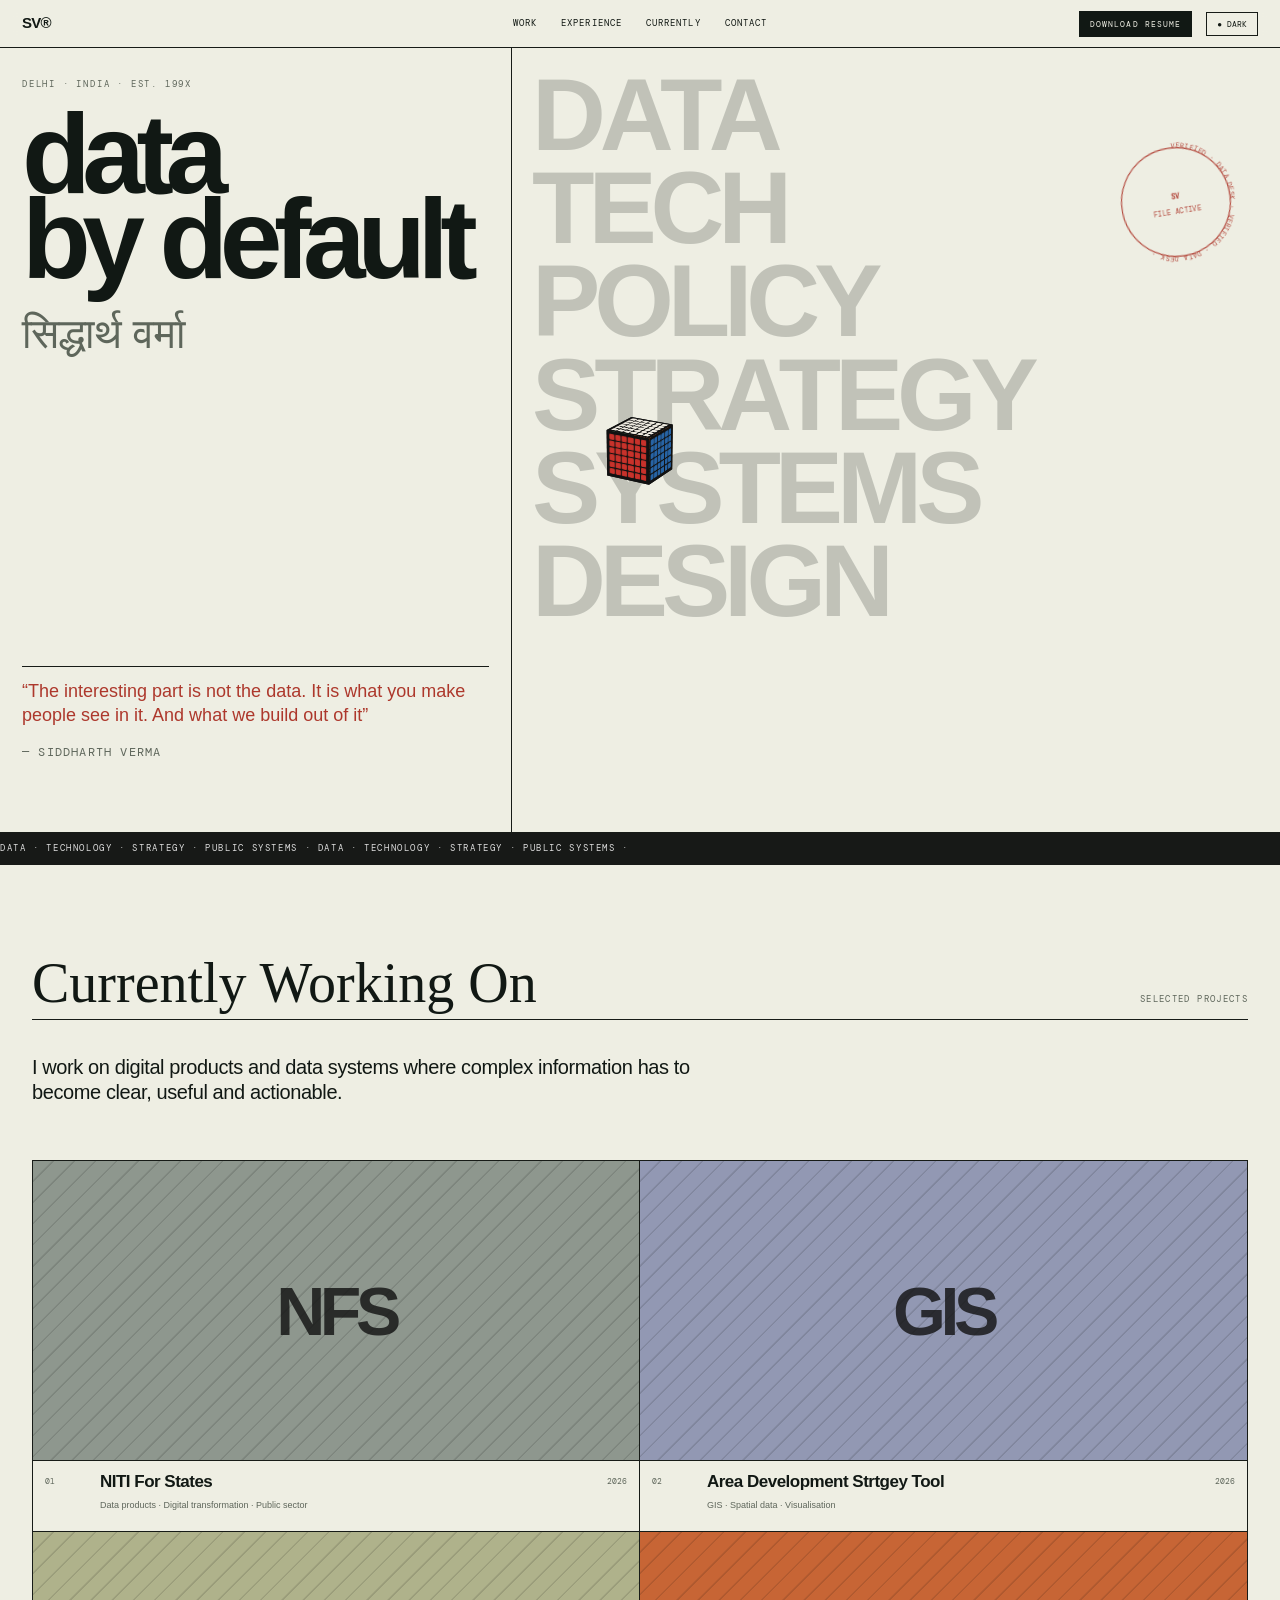
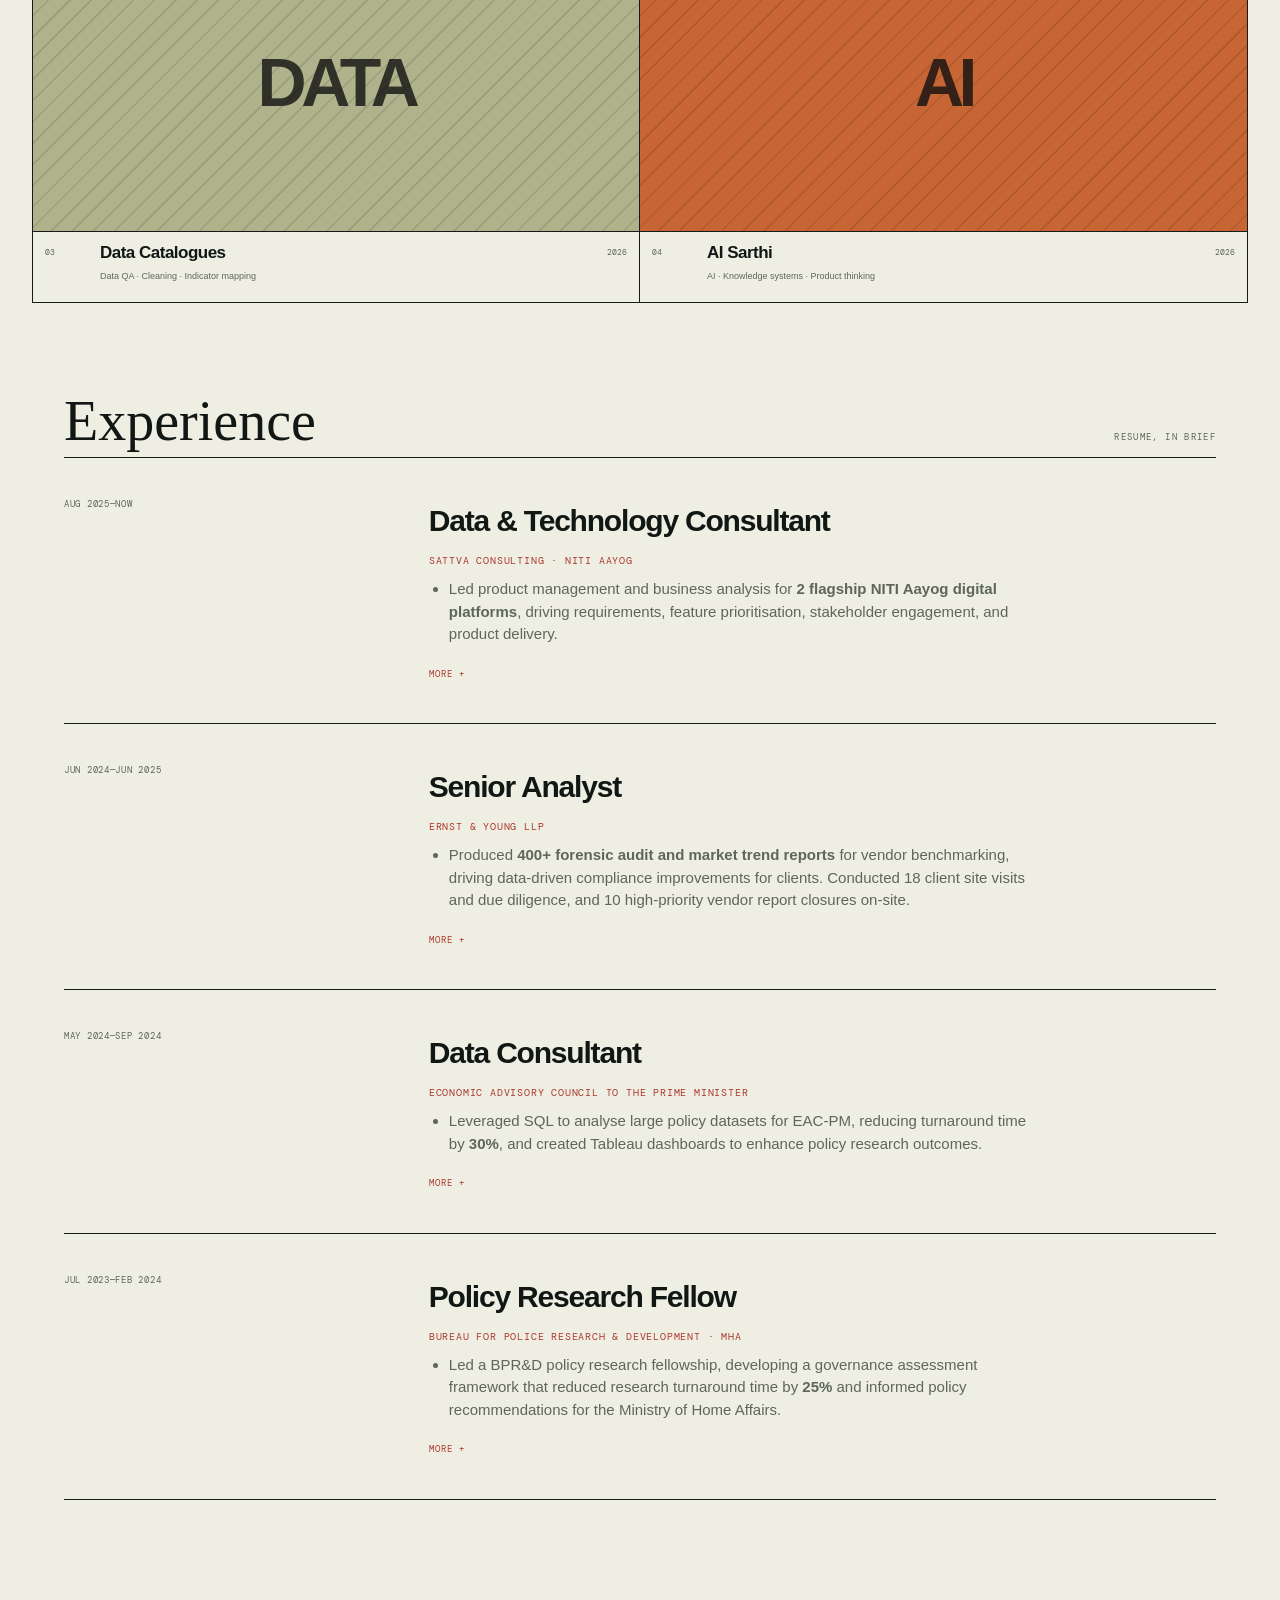
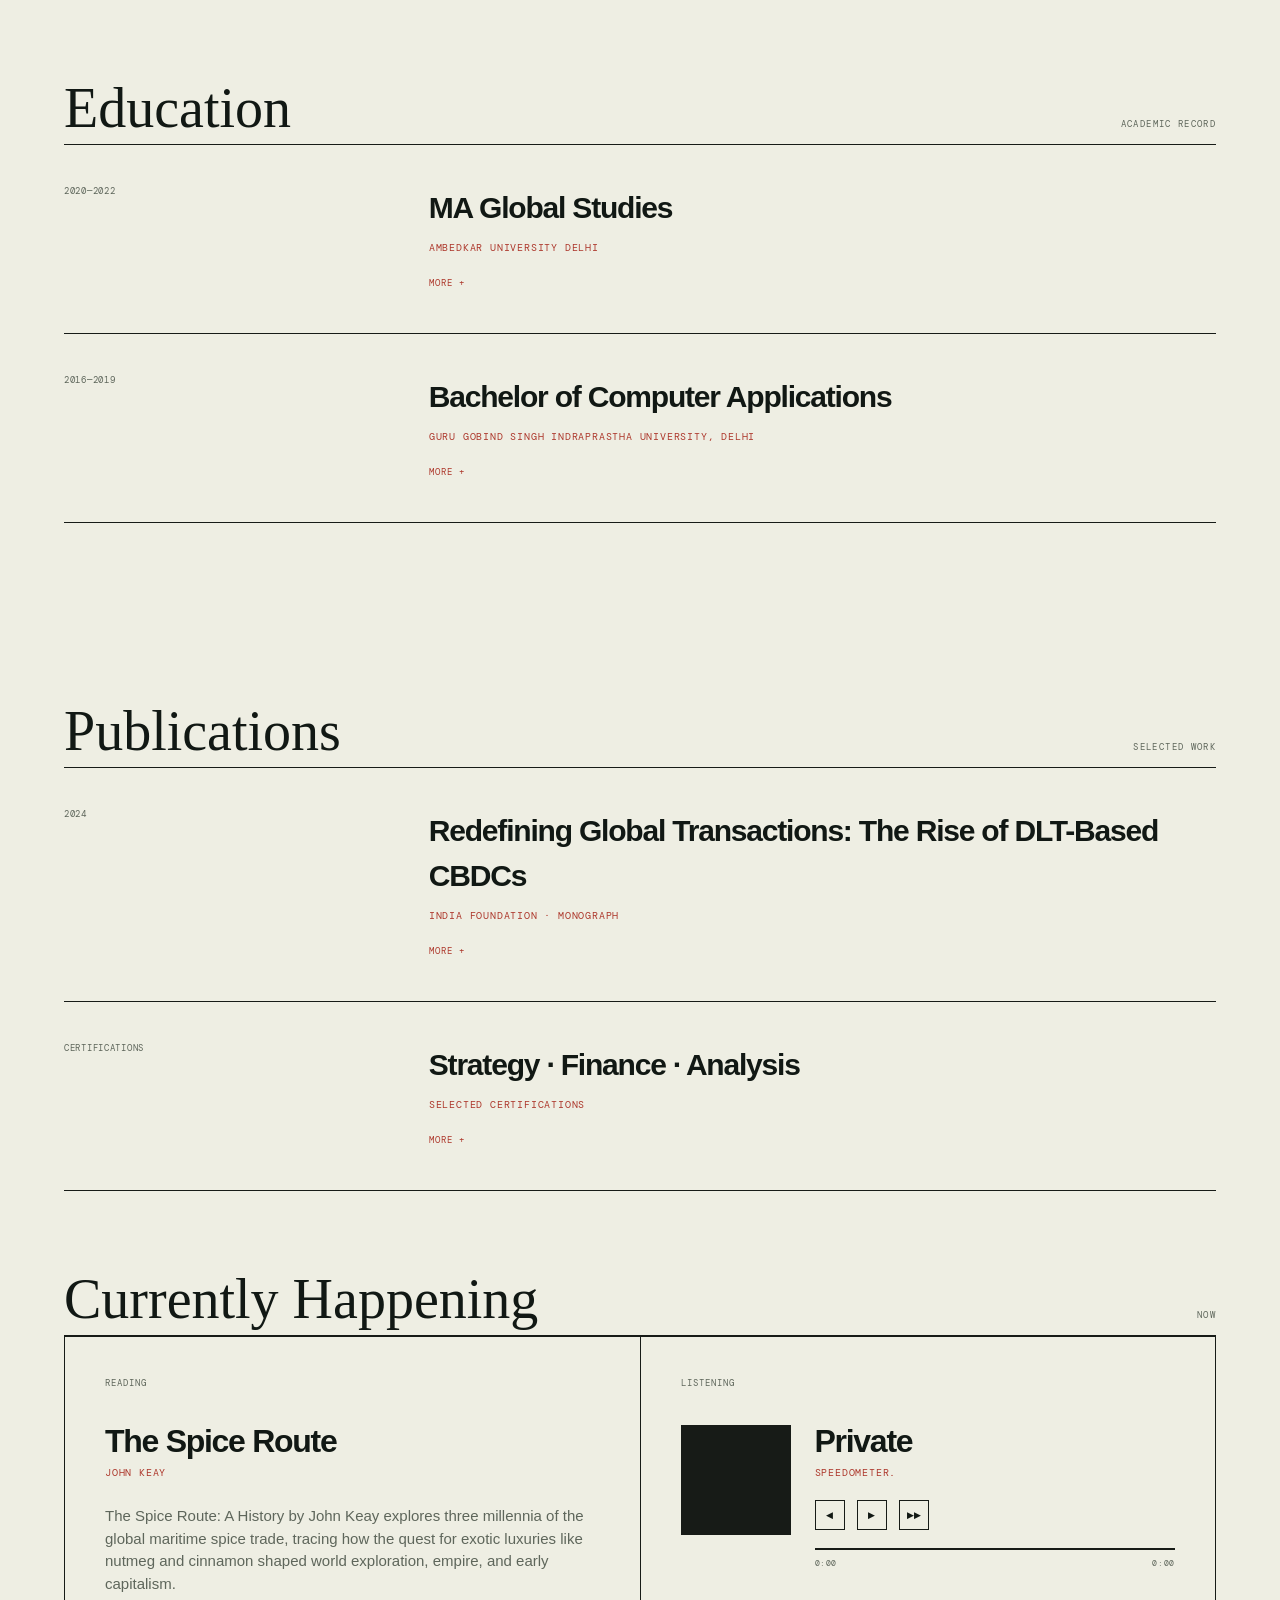
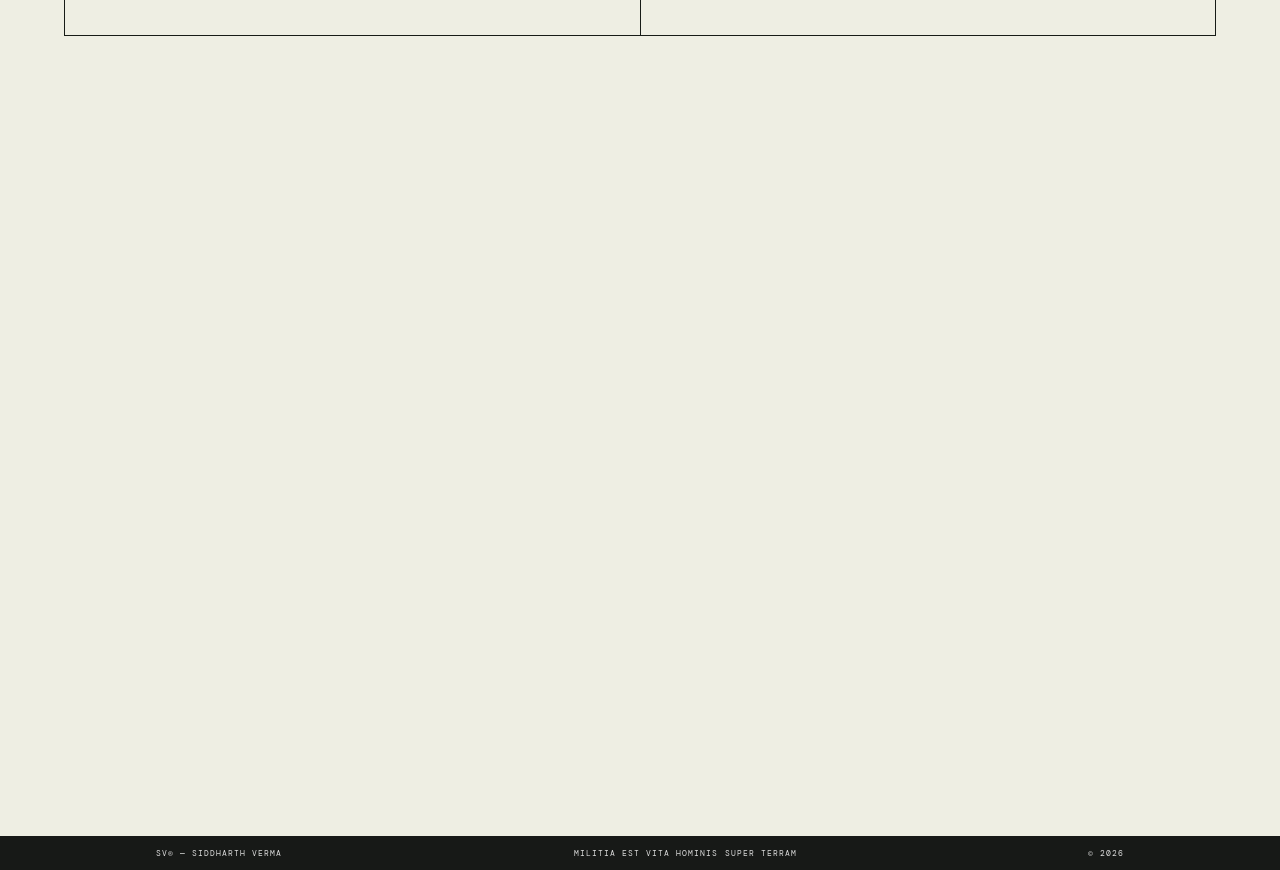
==== index.html @ 6f7fde16 "Add files via upload" ====
<!doctype html>
<html lang="en">

<head>
  <meta charset="utf-8">
  <meta name="viewport" content="width=device-width,initial-scale=1">

  <title>SV® — Siddharth Verma</title>
  <link rel="icon" type="image/png" href="favicon.png">

  <link rel="preconnect" href="https://fonts.googleapis.com">
  <link rel="preconnect" href="https://fonts.gstatic.com" crossorigin>

  <link
    href="https://fonts.googleapis.com/css2?family=DM+Mono:wght@400;500&family=Instrument+Serif:ital@0;1&family=Inter:wght@400;600;700;800&display=swap"
    rel="stylesheet">

  <link rel="stylesheet" href="style.css">
</head>


<body>

  <!-- =========================
       HEADER
  ========================== -->

  <header class="topbar">

    <a class="brand" href="#top">
      SV®
    </a>

   <nav>
  <a href="#work">WORK</a>
  <a href="#experience">EXPERIENCE</a>
  <a href="#currently">CURRENTLY</a>
  <a href="#contact">CONTACT</a>
</nav>

    <div class="actions">

      <a
        class="resume"
        href="resume.pdf"
        target="_blank">
        DOWNLOAD RESUME
      </a>

      <button id="theme">
        ● DARK
      </button>

    </div>

  </header>


  <main id="top">


    <!-- =========================
         HERO
    ========================== -->

    <section class="hero">

      <!-- LEFT SIDE -->

      <div class="hero-left">

        <p class="eyebrow">
          DELHI · INDIA · EST. 199X
        </p>

        <h1>
          data<br>
          by default
        </h1>

        <p class="script">
          सिद्धार्थ वर्मा
        </p>

        <div class="quote">

          <p>
            “The interesting part is not the data.
            It is what you make people see in it. And what we build out of it”
          </p>

          <span>
            — SIDDHARTH VERMA
          </span>

        </div>

      </div>


      <!-- =========================
           VERIFIED DATA DESK STAMP
      ========================== -->

      <div
        class="stamp"
        aria-hidden="true">

        <svg viewBox="0 0 160 160">

          <path
            id="stampCircle"
            d="M80,14 a66,66 0 1,1 -0.1,0"
            fill="none">
          </path>

          <text>

            <textPath
              href="#stampCircle"
              startOffset="1%">

              VERIFIED · DATA DESK · VERIFIED · DATA DESK ·

            </textPath>

          </text>

          <text
            x="80"
            y="76"
            text-anchor="middle"
            class="stamp-mid">

            SV

          </text>

          <text
            x="80"
            y="94"
            text-anchor="middle"
            class="stamp-sub">

            FILE ACTIVE

          </text>

        </svg>

      </div>


      <!-- RIGHT SIDE -->

      <div class="hero-right">

        <div class="ghost">

          DATA<br>
          TECH<br>
          POLICY<br>
          STRATEGY<br>
          SYSTEMS DESIGN<br>

        </div>

      </div>

    </section>


    <!-- =========================
         TICKER
    ========================== -->

    <div class="ticker">

      <span>

        DATA · TECHNOLOGY · STRATEGY · PUBLIC SYSTEMS ·
        DATA · TECHNOLOGY · STRATEGY · PUBLIC SYSTEMS ·

      </span>

    </div>


    <!-- =========================
         WORK
    ========================== -->

    <!-- =========================
     WORK
========================= -->

<section id="work" class="content-section work-section">

  <div class="section-title">

    <h2>Currently Working On</h2>

    <span>
      Selected projects
    </span>

  </div>


  <p class="intro">

    I work on digital products and data systems where
    complex information has to become clear, useful
    and actionable.

  </p>


 <div class="project-grid">


  <!-- PROJECT 01 -->

<article class="project expandable-project project-gis">

    <div class="project-image project-nfs">
      <span>NFS</span>
    </div>

    <div class="project-info">

      <div class="project-number">
        01
      </div>

      <div class="project-details">

        <h3>NITI For States</h3>

        <p>
          Data products · Digital transformation · Public sector
        </p>

      </div>

      <small>2026</small>

    </div>

  <div class="project-expanded">

    <button class="project-reset" aria-label="Close project">
      <span></span>
      <span></span>
      <span></span>
    </button>

    <div class="expanded-content">

      <p class="eyebrow">
        PROJECT 01 · 2026
      </p>

      <h2>NITI For States</h2>

      <p class="expanded-description">
        A digital platform bringing together data, indicators, visualisations and analytical tools for state-level decision making.
      </p>

      <div class="expanded-meta">

        <div>
          <span>ROLE</span>
          <strong>Data & Tech &amp; Consultant</strong>
        </div>

        <div>
          <span>FOCUS</span>
          <strong>Data products · Polciy · Stakeholder Management</strong>
        </div>

        <div>
          <span>YEAR</span>
          <strong>2026</strong>
        </div>

      </div>

    </div>

  </div>
  </article>


  <!-- PROJECT 02 -->

<article class="project expandable-project project-gis">

    <div class="project-image project-gis">
      <span>GIS</span>
    </div>

    <div class="project-info">

      <div class="project-number">
        02
      </div>

      <div class="project-details">

        <h3>Area Development Strtgey Tool</h3>

        <p>
          GIS · Spatial data · Visualisation
        </p>

      </div>

      <small>2026</small>

    </div>
<div class="project-expanded">

  <button class="project-reset" aria-label="Close project">
    <span></span>
    <span></span>
    <span></span>
  </button>

  <div class="expanded-content">

    <p class="eyebrow">
      PROJECT 02 · 2026
    </p>

    <h2>ADS GIS Portal</h2>

    <p class="expanded-description">
      GIS, spatial data and visualisation systems for
      area development and decision making.
    </p>

    <div class="expanded-meta">

      <div>
        <span>ROLE</span>
        <strong>Consultant — Data &amp; Technology</strong>
      </div>

      <div>
        <span>FOCUS</span>
        <strong>GIS · Spatial data · Visualisation</strong>
      </div>

      <div>
        <span>YEAR</span>
        <strong>2026</strong>
      </div>

    </div>

  </div>

</div>
  </article>


  <!-- PROJECT 03 -->

  <article class="project expandable-project project-data">

    <div class="project-image project-data">
      <span>DATA</span>
    </div>

    <div class="project-info">

      <div class="project-number">
        03
      </div>

      <div class="project-details">

        <h3>Data Catalogues</h3>

        <p>
          Data QA · Cleaning · Indicator mapping
        </p>

      </div>

      <small>2026</small>

    </div>
<div class="project-expanded">

  <button class="project-reset" aria-label="Close project">
    <span></span>
    <span></span>
    <span></span>
  </button>

  <div class="expanded-content">

    <p class="eyebrow">
      PROJECT 03 · 2026
    </p>

    <h2>Data Catalogues</h2>

    <p class="expanded-description">
      Structured data catalogues bringing together datasets,
      indicators and metadata for discovery and analysis.
    </p>

    <div class="expanded-meta">

      <div>
        <span>ROLE</span>
        <strong>Consultant — Data &amp; Technology</strong>
      </div>

      <div>
        <span>FOCUS</span>
        <strong>Data · Metadata · Discovery</strong>
      </div>

      <div>
        <span>YEAR</span>
        <strong>2026</strong>
      </div>

    </div>

  </div>

</div>
  </article>


  <!-- PROJECT 04 -->

  <article class="project expandable-project project-ai">

    <div class="project-image project-ai">
      <span>AI</span>
    </div>

    <div class="project-info">

      <div class="project-number">
        04
      </div>

      <div class="project-details">

        <h3>AI Sarthi</h3>

        <p>
          AI · Knowledge systems · Product thinking
        </p>

      </div>

      <small>2026</small>

    </div>
<div class="project-expanded">

  <button class="project-reset" aria-label="Close project">
    <span></span>
    <span></span>
    <span></span>
  </button>

  <div class="expanded-content">

    <p class="eyebrow">
      PROJECT 04 · 2026
    </p>

    <h2>AI Sarthi</h2>

    <p class="expanded-description">
      An AI-powered interface designed to help users
      discover, understand and navigate complex information.
    </p>

    <div class="expanded-meta">

      <div>
        <span>ROLE</span>
        <strong>Consultant — Data &amp; Technology</strong>
      </div>

      <div>
        <span>FOCUS</span>
        <strong>AI · Knowledge · User experience</strong>
      </div>

      <div>
        <span>YEAR</span>
        <strong>2026</strong>
      </div>

    </div>

  </div>

</div>
  </article>


</div>


    <!-- =========================
         EXPERIENCE
    ========================== -->

   <section
  id="experience"
  class="content-section experience">

  <div class="section-title">
    <h2>Experience</h2>
    <span>Resume, in brief</span>
  </div>


  <!-- Sattva -->

  <div class="experience-row">

    <span>AUG 2025—NOW</span>

    <div>

      <h3>Data &amp; Technology Consultant</h3>

      <p>Sattva Consulting · NITI Aayog</p>

      <article class="experience-details">

        <ul class="experience-list">

          <li>
            Led product management and business analysis for
            <strong>2 flagship NITI Aayog digital platforms</strong>,
            driving requirements, feature prioritisation,
            stakeholder engagement, and product delivery.
          </li>

          <li>
            Mapped and validated <strong>785+ development indicators</strong>
            to power NITI AI Sarthi, enabling AI-driven policy analysis
            and a GIS-based area development planning tool for
            <strong>380 ADP/ABP locations</strong>.
          </li>

          <li>
            Collaborated with <strong>8+ senior government stakeholders</strong>
            to deliver 100+ metadata mappings, BRDs, SOPs, and
            registration workflows, reducing onboarding time by
            <strong>35%</strong>.
          </li>

          <li>
            Supported a platform serving <strong>1M+ weekly users</strong>
            by optimising high-impact website content,
            increasing site traffic by <strong>20%</strong>.
          </li>

        </ul>

        <button class="experience-more" type="button">
          MORE +
        </button>

      </article>

    </div>

  </div>


  <!-- EY -->

  <div class="experience-row">

    <span>JUN 2024—JUN 2025</span>

    <div>

      <h3>Senior Analyst</h3>

      <p>Ernst &amp; Young LLP</p>

      <article class="experience-details">

        <ul class="experience-list">

          <li>
            Produced <strong>400+ forensic audit and market trend reports</strong>
            for vendor benchmarking, driving data-driven compliance
            improvements for clients. Conducted 18 client site visits
            and due diligence, and 10 high-priority vendor report
            closures on-site.
          </li>

          <li>
            Led due diligence investigations on individuals and
            organisations, leveraging LSEG, Factiva, and Dow Jones
            to analyse financials, ownership, and compliance risks
            for high-profile clients.
          </li>

          <li>
            Executed litigation, regulatory, tax, and market research
            using industry-standard databases and official sources
            to provide actionable compliance and strategic insights.
          </li>

        </ul>

        <button class="experience-more" type="button">
          MORE +
        </button>

      </article>

    </div>

  </div>


  <!-- EAC-PM -->

  <div class="experience-row">

    <span>MAY 2024—SEP 2024</span>

    <div>

      <h3>Data Consultant</h3>

      <p>Economic Advisory Council to the Prime Minister</p>

      <article class="experience-details">

        <ul class="experience-list">

          <li>
            Leveraged SQL to analyse large policy datasets for
            EAC-PM, reducing turnaround time by <strong>30%</strong>,
            and created Tableau dashboards to enhance policy
            research outcomes.
          </li>

        </ul>

        <button class="experience-more" type="button">
          MORE +
        </button>

      </article>

    </div>

  </div>


  <!-- BPR&D -->

  <div class="experience-row">

    <span>JUL 2023—FEB 2024</span>

    <div>

      <h3>Policy Research Fellow</h3>

      <p>Bureau for Police Research &amp; Development · MHA</p>

      <article class="experience-details">

        <ul class="experience-list">

          <li>
            Led a BPR&amp;D policy research fellowship, developing
            a governance assessment framework that reduced research
            turnaround time by <strong>25%</strong> and informed
            policy recommendations for the Ministry of Home Affairs.
          </li>

          <li>
            Built an <strong>Excel- and R-based research tracker</strong>,
            reducing turnaround time by <strong>40%</strong> while
            improving team efficiency by <strong>35%</strong> across
            <strong>38 government stakeholders</strong>.
          </li>

        </ul>

        <button class="experience-more" type="button">
          MORE +
        </button>

      </article>

    </div>

  </div>

</section>


<!-- =========================================================
     EDUCATION
========================================================= -->

<section id="education" class="content-section education">

  <div class="section-title">
    <h2>Education</h2>
    <span>Academic record</span>
  </div>

  <div class="experience-row collapsible-row">

    <span>2020—2022</span>

    <div>

      <h3>MA Global Studies</h3>

      <p>Ambedkar University Delhi</p>

      <button class="collapsible-more" type="button">
        MORE +
      </button>

      <div class="collapsible-content">
        <article>
          <ul>
            <li>
              International Relations · Statistics · Public Policy ·
              Industry 4.0 · Economics · Data Modelling ·
              Data Reporting · Governance Policy Analysis
            </li>

            <li>
              Awarded merit-based <strong>scholarships</strong>
              for Semester 2 and Semester 4 (Thesis).
            </li>
          </ul>
        </article>
      </div>

    </div>

  </div>


  <div class="experience-row collapsible-row">

    <span>2016—2019</span>

    <div>

      <h3>Bachelor of Computer Applications</h3>

      <p>Guru Gobind Singh Indraprastha University, Delhi</p>

      <button class="collapsible-more" type="button">
        MORE +
      </button>

      <div class="collapsible-content">
        <article>
          <ul>
            <li>
              Data Visualisation · Data Analysis ·
              Business Development · Market Analysis
            </li>
          </ul>
        </article>
      </div>

    </div>

  </div>

</section>


<!-- =========================================================
     PUBLICATIONS & CERTIFICATIONS
========================================================= -->

<section id="publications" class="content-section publications">

  <div class="section-title">
    <h2>Publications</h2>
    <span>Selected work</span>
  </div>

  <div class="experience-row collapsible-row">

    <span>2024</span>

    <div>

      <h3>
        Redefining Global Transactions:
        The Rise of DLT-Based CBDCs
      </h3>

      <p>India Foundation · Monograph</p>

      <button class="collapsible-more" type="button">
        MORE +
      </button>

      <div class="collapsible-content">
        <article>

          A research monograph examining
          distributed ledger technology and
          central bank digital currencies.

          <br><br>

          <a
            href="https://indiafoundation.in/wp-content/uploads/2024/09/Monograph-12-Siddharth-Verma-28-Sept.-60-for-print-FINAL-FILE.pdf"
            target="_blank"
            rel="noreferrer">
            Read publication ↗
          </a>

        </article>
      </div>

    </div>

  </div>


  <div class="experience-row collapsible-row">

    <span>CERTIFICATIONS</span>

    <div>

      <h3>Strategy · Finance · Analysis</h3>

      <p>Selected certifications</p>

      <button class="collapsible-more" type="button">
        MORE +
      </button>

      <div class="collapsible-content">
        <article>

          <ul>
            <li>
              BCG Strategy Consulting — BCG Forage
            </li>

            <li>
              Financial Modelling &amp; Planning using Excel — Udemy
            </li>

            <li>
              Financial Analysis &amp; Modelling — Coursera
            </li>
          </ul>

        </article>
      </div>

    </div>

  </div>

</section>



<section
  id="currently"
  class="content-section currently-section">

  <div class="section-title">

    <h2>
      Currently Happening
    </h2>

    <span>
      Now
    </span>

  </div>


  <div class="currently-grid">

    <div class="currently-reading">

      <span class="currently-label">
        READING
      </span>

      <h3>
        The Spice Route
      </h3>

      <p>
        John Keay
      </p>

      <article>
        The Spice Route: A History by John Keay explores three millennia of the global maritime spice trade, tracing how the quest for exotic luxuries like nutmeg and cinnamon shaped world exploration, empire, and early capitalism.
      </article>

    </div>

<div class="currently-listening">

  <span class="currently-label">
    LISTENING
  </span>

  <div class="music-player">

    <div
      class="music-cover"
      style="
        background-image: url('https://is1-ssl.mzstatic.com/image/thumb/Music124/v4/b5/c6/52/b5c65256-ba06-4dcd-a97c-60a859f7cedc/s03.oolppdmm.jpg/400x400bb.jpg');
      ">
    </div>

    <div class="music-info">

      <h3>
        Private
      </h3>

      <p>
        speedometer.
      </p>

      <div class="music-controls">

  <button id="music-prev" type="button">
    ◀
  </button>

  <button id="music-play" type="button">
    ▶
  </button>

  <button id="music-next" type="button">
    ▶▶
  </button>

</div>

      <div class="music-progress-wrap">

  <div class="music-progress">
    <span></span>
  </div>

  <div class="music-time">
    <span id="music-current">0:00</span>
    <span id="music-duration">0:00</span>
  </div>

</div>

    </div>

  </div>

</div>
  
</section>

    <!-- =========================
         CONTACT
    ========================== -->

    <section
      id="contact"
      class="contact">

      <div>

        <p class="eyebrow">
          CONTACT
        </p>


        <h2>

          Say<br>

          <em>
            hello.
          </em>

        </h2>

      </div>


      <div class="contact-links">

        <a href="mailto:your.email@example.com">
          EMAIL ↗
        </a>


        <a
          href="https://www.linkedin.com/"
          target="_blank"
          rel="noopener noreferrer">

          LINKEDIN ↗

        </a>


        <a
          href="https://github.com/"
          target="_blank"
          rel="noopener noreferrer">

          GITHUB ↗

        </a>

      </div>

    </section>


  </main>


  <!-- =========================
       FOOTER
  ========================== -->

  <footer>

  <span>
    SV® — SIDDHARTH VERMA
  </span>

  <span>
    MILITIA EST VITA HOMINIS SUPER TERRAM
  </span>

  <span>
    © 2026
  </span>

</footer>


<!-- RUBIK'S CUBE CURSOR -->

<div class="cube-cursor" aria-hidden="true">

  <div class="rubik-cube">

    <div class="cube-face front"></div>
    <div class="cube-face back"></div>
    <div class="cube-face right"></div>
    <div class="cube-face left"></div>
    <div class="cube-face top"></div>
    <div class="cube-face bottom"></div>

  </div>

</div>


<script src="script.js"></script>

</body>
</html>
---- style.css ----
/* =========================================================
   SIDDHARTH VERMA — PERSONAL PORTFOLIO
   Editorial / Archive / Data Desk
========================================================= */

:root {
  --bg: #eeeee3;
  --ink: #111814;
  --muted: #5e665b;
  --line: #171b17;
  --accent: #ad382c;

  --font-display: "Overpass", Georgia, serif;
  --font-body: "Overpass", Arial, sans-serif;
  --font-mono: "DM Mono", monospace;
}

body.dark {
  --bg: #151714;
  --ink: #e9ebe2;
  --muted: #9da398;
  --line: #d9ddd3;
  --accent: #d05a4a;
}


/* =========================================================
   RESET
========================================================= */

* {
  box-sizing: border-box;
}

html {
  scroll-behavior: smooth;
}

body {
  margin: 0;
  padding: 0;

  background: var(--bg);
  color: var(--ink);

  font-family: var(--font-body);
  line-height: 1.5;

  overflow-x: hidden;
}

a {
  color: inherit;
}

button {
  font-family: inherit;
}

main {
  position: relative;
  z-index: 1;
}


/* =========================================================
   HEADER
========================================================= */

.topbar {
  height: 48px;
  padding: 0 22px;

  display: grid;
  grid-template-columns: 1fr auto 1fr;
  align-items: center;

  border-bottom: 1px solid var(--line);

  position: sticky;
  top: 0;
  z-index: 20;

  background: color-mix(
    in srgb,
    var(--bg) 94%,
    transparent
  );

  backdrop-filter: blur(8px);

  font-family: var(--font-mono);
  font-size: 9px;
  letter-spacing: .12em;
}

.brand {
  text-decoration: none;

  font-family: var(--font-body);
  font-weight: 800;
  letter-spacing: -.05em;
  font-size: 15px;
}

.topbar nav {
  display: flex;
  gap: 24px;
}

.topbar nav a {
  text-decoration: none;
  transition: color .2s ease;
}

.topbar nav a:hover {
  color: var(--accent);
}

.actions {
  display: flex;
  justify-content: flex-end;
  align-items: center;
  gap: 14px;
}

.resume {
  background: var(--ink);
  color: var(--bg);

  padding: 7px 11px;

  text-decoration: none;
  font-size: 8px;

  transition:
    background .2s ease,
    color .2s ease;
}

.resume:hover {
  background: var(--accent);
  color: white;
}

.actions button {
  background: transparent;
  border: 1px solid var(--line);
  color: var(--ink);

  padding: 6px 10px;

  font-family: var(--font-mono);
  font-size: 8px;

  cursor: pointer;

  transition: .2s ease;
}

.actions button:hover {
  background: var(--ink);
  color: var(--bg);
}


/* =========================================================
   HERO
========================================================= */

.hero {
  position: relative;

  min-height: 785px;

  display: grid;
  grid-template-columns: 40% 60%;

  border-bottom: 1px solid var(--line);

  overflow: hidden;
}

.hero-left {
  padding: 30px 22px;

  position: relative;

  border-right: 1px solid var(--line);

  overflow: hidden;
}

.eyebrow {
  margin: 0 0 20px;

  font-family: var(--font-mono);
  font-size: 9px;
  letter-spacing: .20em;
  text-transform: uppercase;

  color: var(--muted);
}

.hero h1 {
  margin: 10px 0;

  color: var(--ink);

  font-family: var(--font-body);
  font-size: clamp(72px, 8.8vw, 150px);
  font-weight: 800;

  line-height: .76;
  letter-spacing: -.075em;
}

.hero h1 span {
  color: var(--accent);

  font-family: var(--font-display);
  font-style: italic;
  font-weight: 400;
}

.script {
  margin: 20px 0;

  font-family: var(--font-display);
  font-size: 42px;

  color: var(--muted);
}

.quote {
  position: absolute;

  left: 22px;
  right: 22px;
  bottom: 70px;

  padding-top: 12px;

  border-top: 1px solid var(--line);

  color: var(--accent);

  font-size: 18px;
  line-height: 1.35;
}

.quote p {
  margin: 0 0 10px;
}

.quote span {
  font-family: var(--font-mono);
  font-size: 12px;

  color: var(--muted);
  letter-spacing: .1em;
}

.hero-right {
  position: relative;

  overflow: hidden;

  display: flex;
  align-items: center;
  justify-content: center;
}

.ghost {
  position: absolute;
  inset: 20px;

  font-family: var(--font-body);
  font-size: clamp(70px, 8vw, 145px);
  font-weight: 800;

  line-height: .91;
  letter-spacing: -.06em;

  color: var(--ink);
  opacity: .20;

  pointer-events: none;
  user-select: none;
}


/* =========================================================
   STAMP
========================================================= */

.stamp {
  position: absolute;

  top: 5.5rem;
  right: 2.4rem;

  width: 132px;
  height: 132px;

  color: var(--accent);
  opacity: .9;

  transform: rotate(-9deg);

  animation:
    stampdown .6s cubic-bezier(.2, 1.4, .5, 1) .15s both;

  z-index: 10;
  pointer-events: none;
}

@keyframes stampdown {
  0% {
    transform: rotate(-9deg) scale(1.6);
    opacity: 0;
  }

  70% {
    opacity: 1;
  }

  100% {
    transform: rotate(-9deg) scale(1);
    opacity: .9;
  }
}

.stamp svg {
  width: 100%;
  height: 100%;
  display: block;
}

.stamp path {
  stroke: currentColor;
  stroke-width: 1.4;
  fill: none;
}

.stamp text {
  font-family: var(--font-mono);
  font-size: 8.6px;
  letter-spacing: .06em;
  fill: currentColor;
}

.stamp-mid {
  font-family: var(--font-display);
  font-size: 22px;
  font-weight: 600;
}

.stamp-sub {
  font-size: 8px;
  letter-spacing: .12em;
}


/* =========================================================
   TICKER
========================================================= */

.ticker {
  height: 32px;

  background: #171917;
  color: #ddd;

  display: flex;
  align-items: center;

  overflow: hidden;
  white-space: nowrap;

  font-family: var(--font-mono);
  font-size: 9px;
  letter-spacing: .18em;
}

.ticker span {
  display: inline-block;

  animation:
    tickerMove 24s linear infinite;
}

@keyframes tickerMove {
  from {
    transform: translateX(0);
  }

  to {
    transform: translateX(-50%);
  }
}


/* =========================================================
   GENERAL SECTIONS
========================================================= */

.content-section {
  padding: 90px 32px;
}

.section-title {
  display: flex;

  justify-content: space-between;
  align-items: baseline;

  padding-bottom: 8px;

  border-bottom: 1px solid var(--line);
}

.section-title h2 {
  margin: 0;

  font-family: var(--font-display);
  font-size: 56px;
  font-weight: 400;

  line-height: 1;
}

.section-title span {
  font-family: var(--font-mono);
  font-size: 9px;

  text-transform: uppercase;
  letter-spacing: .15em;

  color: var(--muted);
}


/* =========================================================
   INTRO
========================================================= */

.intro {
  max-width: 680px;

  margin: 35px 0 55px;

  font-size: 20px;
  line-height: 1.25;
  letter-spacing: -.02em;
}


/* =========================================================
   WORK
========================================================= */

.work-section {
  padding-top: 90px;
}

.project-grid {
  display: grid;
  grid-template-columns: 1fr 1fr;

  width: 100%;

  border: 1px solid var(--line);
}

.project {
  position: relative;

  display: block;

  min-width: 0;

  overflow: hidden;

  border-right: 1px solid var(--line);
  border-bottom: 1px solid var(--line);

  cursor: pointer;

  opacity: 1 !important;
  visibility: visible !important;
  transform: none !important;
}

.project:nth-child(even) {
  border-right: 0;
}

.project:nth-child(3),
.project:nth-child(4) {
  border-bottom: 0;
}


/* =========================================================
   PROJECT IMAGE
========================================================= */

.project-image {
  position: relative;

  width: 100%;
  height: 300px;

  display: grid;
  place-items: center;

  overflow: hidden;

  border-bottom: 1px solid var(--line);

  transition:
    opacity .35s ease,
    transform .45s cubic-bezier(.22, 1, .36, 1);
}

.project-image span {
  position: relative;
  z-index: 2;

  font-family: var(--font-body);
  font-size: 68px;
  font-weight: 800;

  letter-spacing: -.08em;
  color: #111;

  opacity: .8;

  transition: transform .45s ease;
}

.project:hover .project-image span {
  transform: scale(1.08);
}

.project-image::after {
  content: "";

  position: absolute;
  inset: 0;

  background:
    repeating-linear-gradient(
      135deg,
      transparent 0 13px,
      rgba(0, 0, 0, .12) 14px 15px
    );

  pointer-events: none;
}


/* =========================================================
   PROJECT COLOURS
========================================================= */

.project-nfs {
  background: #8e978e;
}

.project-gis {
  background: #9298b3;
}

.project-data {
  background: #afb28b;
}

.project-ai {
  background: #c76535;
}


/* =========================================================
   PROJECT INFORMATION
========================================================= */

.project-info {
  min-height: 70px;

  display: grid;

  grid-template-columns:
    55px
    1fr
    auto;

  align-items: start;

  padding: 12px;

  background: var(--bg);

  transition:
    opacity .35s ease,
    transform .45s cubic-bezier(.22, 1, .36, 1);
}

.project-number {
  padding-top: 2px;

  font-family: var(--font-mono);
  font-size: 8px;

  color: var(--muted);
}

.project-details {
  min-width: 0;
}

.project-details h3 {
  margin: 0;

  font-family: var(--font-body);
  font-size: 17px;
  font-weight: 700;

  line-height: 1.1;
  letter-spacing: -.03em;
}

.project-details p {
  margin: 8px 0 0;

  font-family: var(--font-body);
  font-size: 9px;
  line-height: 1.3;

  color: var(--muted);
}

.project-info small {
  padding-top: 2px;

  font-family: var(--font-mono);
  font-size: 8px;

  color: var(--muted);
}


/* =========================================================
   EXPANDABLE PROJECT CARD
========================================================= */

.project-expanded {
  position: absolute;
  inset: 0;

  display: flex;
  flex-direction: column;

  background:
    linear-gradient(
      rgba(244, 243, 235, .82),
      rgba(244, 243, 235, .82)
    ),
    url("nfs-background.png");

  background-size: cover;
  background-position: center;

  color: var(--ink);

  opacity: 0;
  visibility: hidden;

  transform: scale(.96);

  transition:
    opacity .45s ease,
    transform .55s cubic-bezier(.22, 1, .36, 1),
    visibility 0s linear .55s;

  z-index: 10;
}


/* Individual backgrounds */

.project-nfs .project-expanded {
  background-image:
    linear-gradient(
      rgba(244, 243, 235, .82),
      rgba(244, 243, 235, .82)
    ),
    url("project-backgrounds.png");

  background-size: 200% 200%;
  background-position: 0% 0%;
  background-repeat: no-repeat;
}

.project-gis .project-expanded {
  background-image:
    linear-gradient(
      rgba(244, 243, 235, .82),
      rgba(244, 243, 235, .82)
    ),
    url("project-backgrounds.png");

  background-size: 200% 200%;
  background-position: 100% 0%;
  background-repeat: no-repeat;
}

.project-data .project-expanded {
  background-image:
    linear-gradient(
      rgba(244, 243, 235, .82),
      rgba(244, 243, 235, .82)
    ),
    url("project-backgrounds.png");

  background-size: 200% 200%;
  background-position: 0% 100%;
  background-repeat: no-repeat;
}

.project-ai .project-expanded {
  background-image:
    linear-gradient(
      rgba(244, 243, 235, .82),
      rgba(244, 243, 235, .82)
    ),
    url("project-backgrounds.png");

  background-size: 200% 200%;
  background-position: 100% 100%;
  background-repeat: no-repeat;
}


/* Open */

.project.expand-open .project-expanded {
  opacity: 1;
  visibility: visible;

  transform: scale(1);

  transition:
    opacity .35s ease,
    transform .55s cubic-bezier(.22, 1, .36, 1),
    visibility 0s;
}

.project.expand-open .project-image,
.project.expand-open .project-info {
  opacity: 0;
  transform: scale(.96);
}


/* Expanded content */

.expanded-content {
  max-width: 700px;

  margin-top: auto;
  margin-bottom: 20px;
}

.expanded-content h2 {
  margin: 10px 0 20px;

  font-size: clamp(42px, 5vw, 80px);
  line-height: .9;
  letter-spacing: -.05em;
}

.expanded-description {
  max-width: 600px;

  font-size: 17px;
  line-height: 1.5;

  color: var(--muted);
}

.expanded-meta {
  display: grid;
  grid-template-columns: repeat(3, 1fr);

  gap: 30px;

  margin-top: 40px;
  padding-top: 20px;

  border-top: 1px solid var(--line);
}

.expanded-meta span {
  display: block;

  margin-bottom: 8px;

  font-family: var(--font-mono);
  font-size: 9px;
  letter-spacing: .1em;

  color: var(--muted);
}

.expanded-meta strong {
  font-size: 13px;
  font-weight: 500;
}


/* Close button */

.project-reset {
  position: absolute;

  top: 25px;
  right: 25px;

  width: 54px;
  height: 54px;

  display: flex;
  align-items: center;
  justify-content: center;

  border: 1px solid var(--line);
  background: transparent;

  cursor: pointer;

  transition:
    transform .4s ease,
    background .3s ease;
}

.project-reset:hover {
  transform: rotate(-8deg) scale(1.05);
}

.project-reset span {
  position: absolute;

  width: 18px;
  height: 18px;

  border-top: 1.5px solid var(--ink);
  border-right: 1.5px solid var(--ink);

  transform: rotate(-135deg);

  transition:
    transform .4s cubic-bezier(.22, 1, .36, 1),
    opacity .3s ease;
}

.project-reset span:nth-child(1) {
  transform: translate(-8px, 0) rotate(-135deg);
}

.project-reset span:nth-child(2) {
  transform: translate(0, 0) rotate(-135deg);
}

.project-reset span:nth-child(3) {
  transform: translate(8px, 0) rotate(-135deg);
}

.project.expand-open .project-reset span:nth-child(1) {
  transform: translate(-5px, 0) rotate(45deg);
}

.project.expand-open .project-reset span:nth-child(2) {
  transform: translate(0, 0) rotate(45deg);
}

.project.expand-open .project-reset span:nth-child(3) {
  transform: translate(5px, 0) rotate(45deg);
}


/* =========================================================
   EXPERIENCE
========================================================= */

.experience-row {
  display: grid;

  grid-template-columns: 25% 1fr;

  gap: 6vw;

  padding: 40px 0;

  border-bottom: 1px solid var(--line);

  opacity: 1 !important;
  visibility: visible !important;
  transform: none !important;
}

.experience-row > span {
  font-family: var(--font-mono);
  font-size: 9px;

  color: var(--muted);
  letter-spacing: .08em;
}

.experience-row h3 {
  margin: 0;

  font-size: 30px;
  font-weight: 600;

  letter-spacing: -.04em;
}

.experience-row p {
  color: var(--accent);

  font-family: var(--font-mono);
  font-size: 10px;

  text-transform: uppercase;
  letter-spacing: .08em;
}

.experience-row article {
  max-width: 600px;

  color: var(--muted);
  font-size: 15px;
}


/* Experience expandable list */

.experience-list {
  margin: 0;
  padding-left: 20px;
}

.experience-list li {
  margin-bottom: 14px;
}

.experience-list li:not(:first-child) {
  display: none;
}

.experience-details.expanded .experience-list li {
  display: list-item;
}

.experience-more {
  margin-top: 8px;
  padding: 0;

  border: 0;
  background: none;

  font-family: var(--font-mono);
  font-size: 9px;
  letter-spacing: .12em;

  color: var(--accent);

  cursor: pointer;
}

.experience-more:hover {
  opacity: .6;
}


/* =========================================================
   MANIFESTO
========================================================= */

.manifesto {
  padding: 110px 8vw;

  border-top: 1px solid var(--line);
  border-bottom: 1px solid var(--line);
}

.manifesto h2 {
  margin: 0 0 45px;

  font-family: var(--font-body);
  font-size: clamp(60px, 9vw, 150px);

  font-weight: 800;

  line-height: .8;
  letter-spacing: -.07em;
}

.manifesto h2 em {
  font-family: var(--font-display);
  font-weight: 400;

  color: var(--accent);
}

.manifesto > p:last-child {
  max-width: 520px;

  margin-left: auto;

  color: var(--muted);
  font-size: 18px;
}


/* =========================================================
   EDUCATION / PUBLICATIONS
========================================================= */

.collapsible-content {
  display: none;
}

.collapsible-row.open .collapsible-content {
  display: block;
}

.collapsible-more {
  margin-top: 12px;
  padding: 0;

  border: 0;
  background: none;

  font-family: var(--font-mono);
  font-size: 9px;
  letter-spacing: .12em;

  color: var(--accent);

  cursor: pointer;
}

.collapsible-more:hover {
  opacity: .6;
}


/* =========================================================
   CURRENTLY HAPPENING
========================================================= */

.currently-section {
  margin: 0;
  padding: 20px 32px 90px;
}

.currently-section .section-title {
  margin: 0;
}

.currently-section .section-title h2 {
  margin: 0;
}

.currently-grid {
  display: grid;
  grid-template-columns: 1fr 1fr;

  border-top: 1px solid var(--line);
  border-left: 1px solid var(--line);
}

.currently-grid > div {
  min-height: 260px;

  padding: 40px;

  display: flex;
  flex-direction: column;
  justify-content: flex-start;

  border-right: 1px solid var(--line);
  border-bottom: 1px solid var(--line);
}

.currently-label {
  display: block;

  margin-bottom: 35px;

  font-family: var(--font-mono);
  font-size: 9px;
  letter-spacing: .12em;

  color: var(--muted);
}

.currently-grid h3 {
  margin: 0 0 8px;

  font-size: 32px;
  line-height: 1;
  letter-spacing: -.04em;
}

.currently-grid p {
  margin: 0 0 25px;

  font-family: var(--font-mono);
  font-size: 10px;

  text-transform: uppercase;
  letter-spacing: .08em;

  color: var(--accent);
}

.currently-grid article {
  max-width: 500px;

  color: var(--muted);
  font-size: 15px;
  line-height: 1.5;
}

.currently-thinking {
  grid-column: 1 / -1;
  min-height: 180px !important;
}


/* =========================================================
   MUSIC PLAYER
========================================================= */

.currently-listening {
  display: flex;
  flex-direction: column;
}

.music-player {
  display: flex;
  align-items: flex-start;
  gap: 24px;
}

.music-cover {
  width: 110px;
  height: 110px;

  flex-shrink: 0;

  background:
    var(--line);

  background-size: cover;
  background-position: center;

  border: 1px solid var(--line);

  transition: transform .4s ease;
}

.music-player.playing .music-cover {
  animation:
    albumPulse 3s ease-in-out infinite;
}

@keyframes albumPulse {
  0% {
    transform: scale(1);
  }

  50% {
    transform: scale(1.025);
  }

  100% {
    transform: scale(1);
  }
}

.music-info {
  flex: 1;
  min-width: 0;
}

.music-info h3 {
  margin: 0 0 8px;
}

.music-info p {
  margin: 0 0 20px;
}

.music-controls {
  display: flex;
  gap: 12px;

  margin-bottom: 18px;
}

.music-controls button {
  width: 30px;
  height: 30px;

  padding: 0;

  border: 1px solid var(--line);

  background: transparent;
  color: var(--ink);

  font-family: var(--font-mono);
  font-size: 9px;

  cursor: pointer;
}

.music-controls button:hover {
  background: var(--ink);
  color: var(--bg);
}

.music-progress-wrap {
  width: 100%;
  max-width: 420px;
}

.music-progress {
  width: 100%;
  height: 2px;

  background: var(--line);

  cursor: pointer;

  transition: height .2s ease;
}

.music-progress:hover {
  height: 5px;
}

.music-progress span {
  display: block;

  width: 0;
  height: 100%;

  background: var(--accent);

  transition: width .1s linear;
}

.music-time {
  display: flex;
  justify-content: space-between;

  margin-top: 7px;

  font-family: var(--font-mono);
  font-size: 8px;
  letter-spacing: .08em;

  color: var(--muted);
}


/* =========================================================
   CONTACT
========================================================= */

.contact {
  min-height: 620px;

  padding: 80px 32px;

  display: flex;
  flex-direction: column;
  justify-content: space-between;
}

.contact h2 {
  margin: 0;

  font-family: var(--font-body);
  font-size: clamp(100px, 15vw, 230px);

  font-weight: 800;

  line-height: .7;
  letter-spacing: -.08em;
}

.contact h2 em {
  font-family: var(--font-display);
  font-weight: 400;

  color: var(--accent);
}

.contact-links {
  display: flex;
  gap: 30px;
  flex-wrap: wrap;
}

.contact-links a {
  padding-bottom: 5px;

  font-family: var(--font-mono);
  font-size: 10px;

  text-decoration: none;

  border-bottom: 1px solid var(--ink);

  transition:
    color .2s ease,
    border-color .2s ease;
}

.contact-links a:hover {
  color: var(--accent);
  border-color: var(--accent);
}


/* =========================================================
   FOOTER
========================================================= */

footer {
  min-height: 34px;

  padding: 0 20px;

  background: #171917;
  color: #ddd;

  display: flex;
  align-items: center;
  justify-content: space-around;

  gap: 20px;

  overflow: hidden;
  white-space: nowrap;

  font-family: var(--font-mono);
  font-size: 8px;
  letter-spacing: .13em;
}


/* =========================================================
   SCROLL REVEAL
========================================================= */

/* =========================================================
   SCROLL REVEAL
========================================================= */

.project,
.experience-row,
.contact {
  opacity: 0;
  transform: translateY(22px);

  transition:
    opacity .7s ease,
    transform .7s ease;
}


/* =========================================================
   RUBIK CUBE CURSOR
========================================================= */

body,
a,
button {
  cursor: none;
}

.cube-cursor {
  position: fixed;

  left: 0;
  top: 0;

  width: 58px;
  height: 58px;

  pointer-events: none;
  z-index: 99999;

  perspective: 900px;

  transform: translate(-50%, -50%);
}

.rubik-cube {
  position: absolute;

  width: 48px;
  height: 48px;

  left: 5px;
  top: 5px;

  transform-style: preserve-3d;

  transform:
    rotateX(-20deg)
    rotateY(-30deg);

  animation:
    rubik-spin 8s linear infinite;
}

.cube-face {
  position: absolute;

  width: 48px;
  height: 48px;

  display: grid;

  grid-template-columns: repeat(6, 1fr);
  grid-template-rows: repeat(6, 1fr);

  gap: 1px;
  padding: 2px;

  box-sizing: border-box;

  background: #111;
  border: 1px solid #111;

  transform-style: preserve-3d;
}

.front {
  transform: translateZ(24px);
}

.back {
  transform:
    rotateY(180deg)
    translateZ(24px);
}

.right {
  transform:
    rotateY(90deg)
    translateZ(24px);
}

.left {
  transform:
    rotateY(-90deg)
    translateZ(24px);
}

.top {
  transform:
    rotateX(90deg)
    translateZ(24px);
}

.bottom {
  transform:
    rotateX(-90deg)
    translateZ(24px);
}

.sticker {
  width: 100%;
  height: 100%;

  border-radius: 1px;

  box-shadow:
    inset 0 0 1px rgba(0,0,0,.5);
}

.sticker-red {
  background: #c8322b;
}

.sticker-orange {
  background: #e46c27;
}

.sticker-blue {
  background: #2764a5;
}

.sticker-green {
  background: #34844b;
}

.sticker-yellow {
  background: #e2c33d;
}

.sticker-white {
  background: #eeeae0;
}

@keyframes rubik-spin {

  0% {
    transform:
      rotateX(-20deg)
      rotateY(-35deg);
  }

  25% {
    transform:
      rotateX(15deg)
      rotateY(55deg);
  }

  50% {
    transform:
      rotateX(-15deg)
      rotateY(145deg);
  }

  75% {
    transform:
      rotateX(18deg)
      rotateY(235deg);
  }

  100% {
    transform:
      rotateX(-20deg)
      rotateY(325deg);
  }

}


/* =========================================================
   MOBILE
========================================================= */

@media (max-width: 800px) {

  body,
  a,
  button {
    cursor: auto;
  }

  .cube-cursor {
    display: none;
  }

  .topbar {
    grid-template-columns: 1fr auto;
    padding: 0 16px;
  }

  .topbar nav {
    display: none;
  }

  .actions {
    gap: 8px;
  }

  .resume {
    display: none;
  }

  .hero {
    grid-template-columns: 1fr;
    min-height: auto;
  }

  .hero-left {
    min-height: 650px;
    border-right: 0;
  }

  .hero-right {
    min-height: 420px;
    border-top: 1px solid var(--line);
  }

  .hero h1 {
    font-size: clamp(64px, 18vw, 110px);
  }

  .stamp {
    width: 85px;
    height: 85px;

    top: 270px;
    right: 15px;
  }

  .ghost {
    font-size: 17vw;
  }

  .content-section {
    padding: 70px 20px;
  }

  .section-title h2 {
    font-size: 46px;
  }

  .section-title span {
    font-size: 7px;
  }

  .work-section {
    padding-top: 70px;
  }

  .project-grid {
    grid-template-columns: 1fr;
  }

  .project {
    border-right: 0;
    border-bottom: 1px solid var(--line);
  }

  .project:nth-child(3),
  .project:nth-child(4) {
    border-bottom: 1px solid var(--line);
  }

  .project:last-child {
    border-bottom: 0;
  }

  .project-image {
    height: 250px;
  }

  .project-image span {
    font-size: 58px;
  }

  .project-info {
    grid-template-columns: 45px 1fr auto;
  }

  .experience-row {
    grid-template-columns: 1fr;
    gap: 15px;
  }

  .experience-row h3 {
    font-size: 25px;
  }

  .manifesto {
    padding: 90px 20px;
  }

  .manifesto h2 {
    font-size: 18vw;
  }

  .manifesto > p:last-child {
    margin-left: 0;
  }

  .currently-section {
    padding: 20px 20px 70px;
  }

  .currently-grid {
    grid-template-columns: 1fr;
  }

  .currently-grid > div {
    padding: 30px;
    min-height: 220px;
  }

  .currently-thinking {
    grid-column: auto;
  }

  .music-player {
    gap: 18px;
  }

  .music-cover {
    width: 90px;
    height: 90px;
  }

  .contact {
    min-height: 520px;
    padding: 70px 20px;
  }

  .contact h2 {
    font-size: 28vw;
  }

  footer {
    justify-content: flex-start;

    overflow-x: auto;

    padding: 10px 15px;
  }
}


@media (max-width: 700px) {

  .currently-grid > div {
    padding: 25px;
    min-height: 220px;
  }

  .currently-grid h3 {
    font-size: 28px;
  }

  .music-player {
    gap: 16px;
  }

  .music-cover {
    width: 85px;
    height: 85px;
  }

  .music-controls {
    gap: 8px;
  }
}
/* =========================================================
   CURRENTLY HAPPENING — FORCE POSITION
========================================================= */

.currently-section {
  position: relative !important;

  display: block !important;

  margin-top: 0 !important;
  margin-bottom: 0 !important;

  padding-top: 20px !important;
  padding-bottom: 90px !important;

  height: auto !important;
  min-height: 0 !important;
}
/* Remove inherited spacing from the section immediately before Currently */

.currently-section {
  clear: both;
}

.currently-section + * {
  margin-top: 0;
}
/* =========================================================
   CURRENTLY HAPPENING — GAP FIX
========================================================= */

#currently {
  display: block;
  margin: 0 !important;
  padding-top: 20px !important;
  padding-bottom: 90px !important;
  min-height: 0 !important;
  height: auto !important;
}

#currently .section-title {
  margin-top: 0 !important;
}
#publications {
  margin-bottom: 0 !important;
  padding-bottom: 20px !important;
}
#publications {
  padding-bottom: 40px !important;
}

#currently {
  padding-top: 40px !important;
}
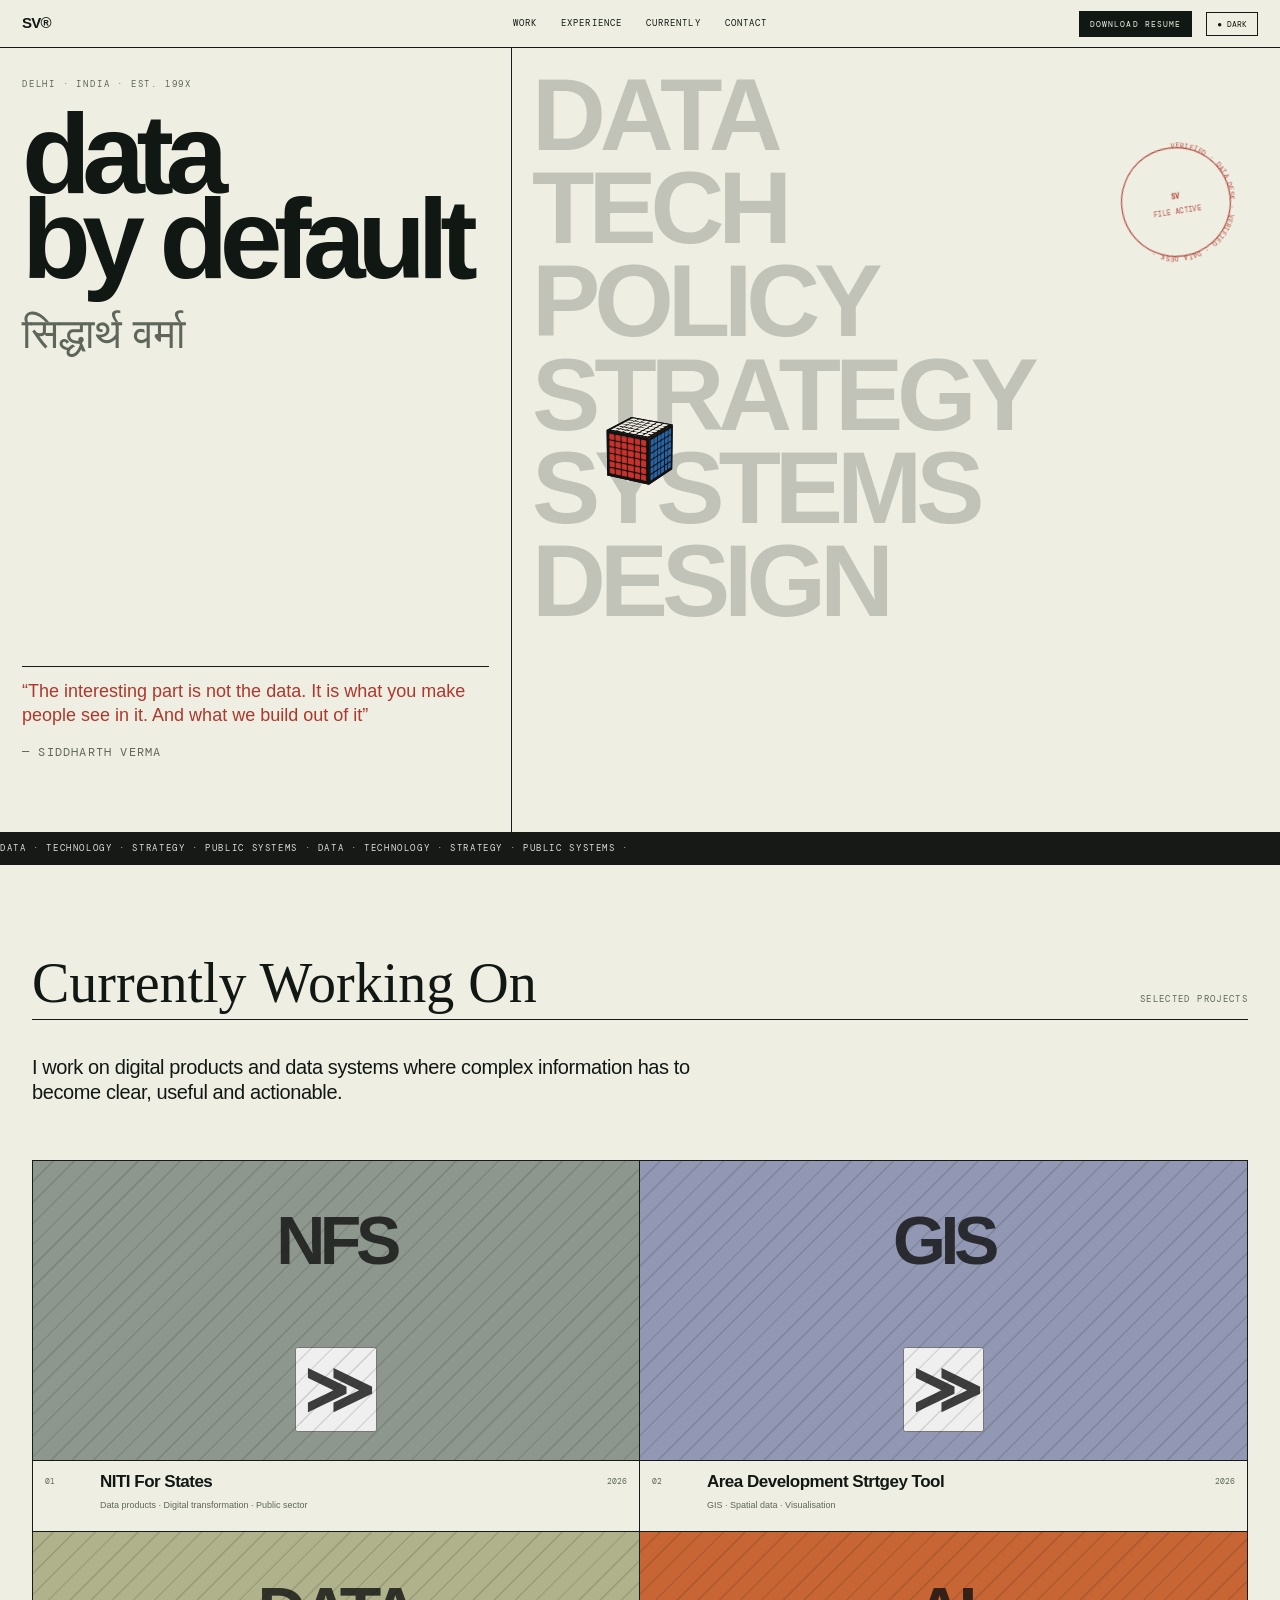
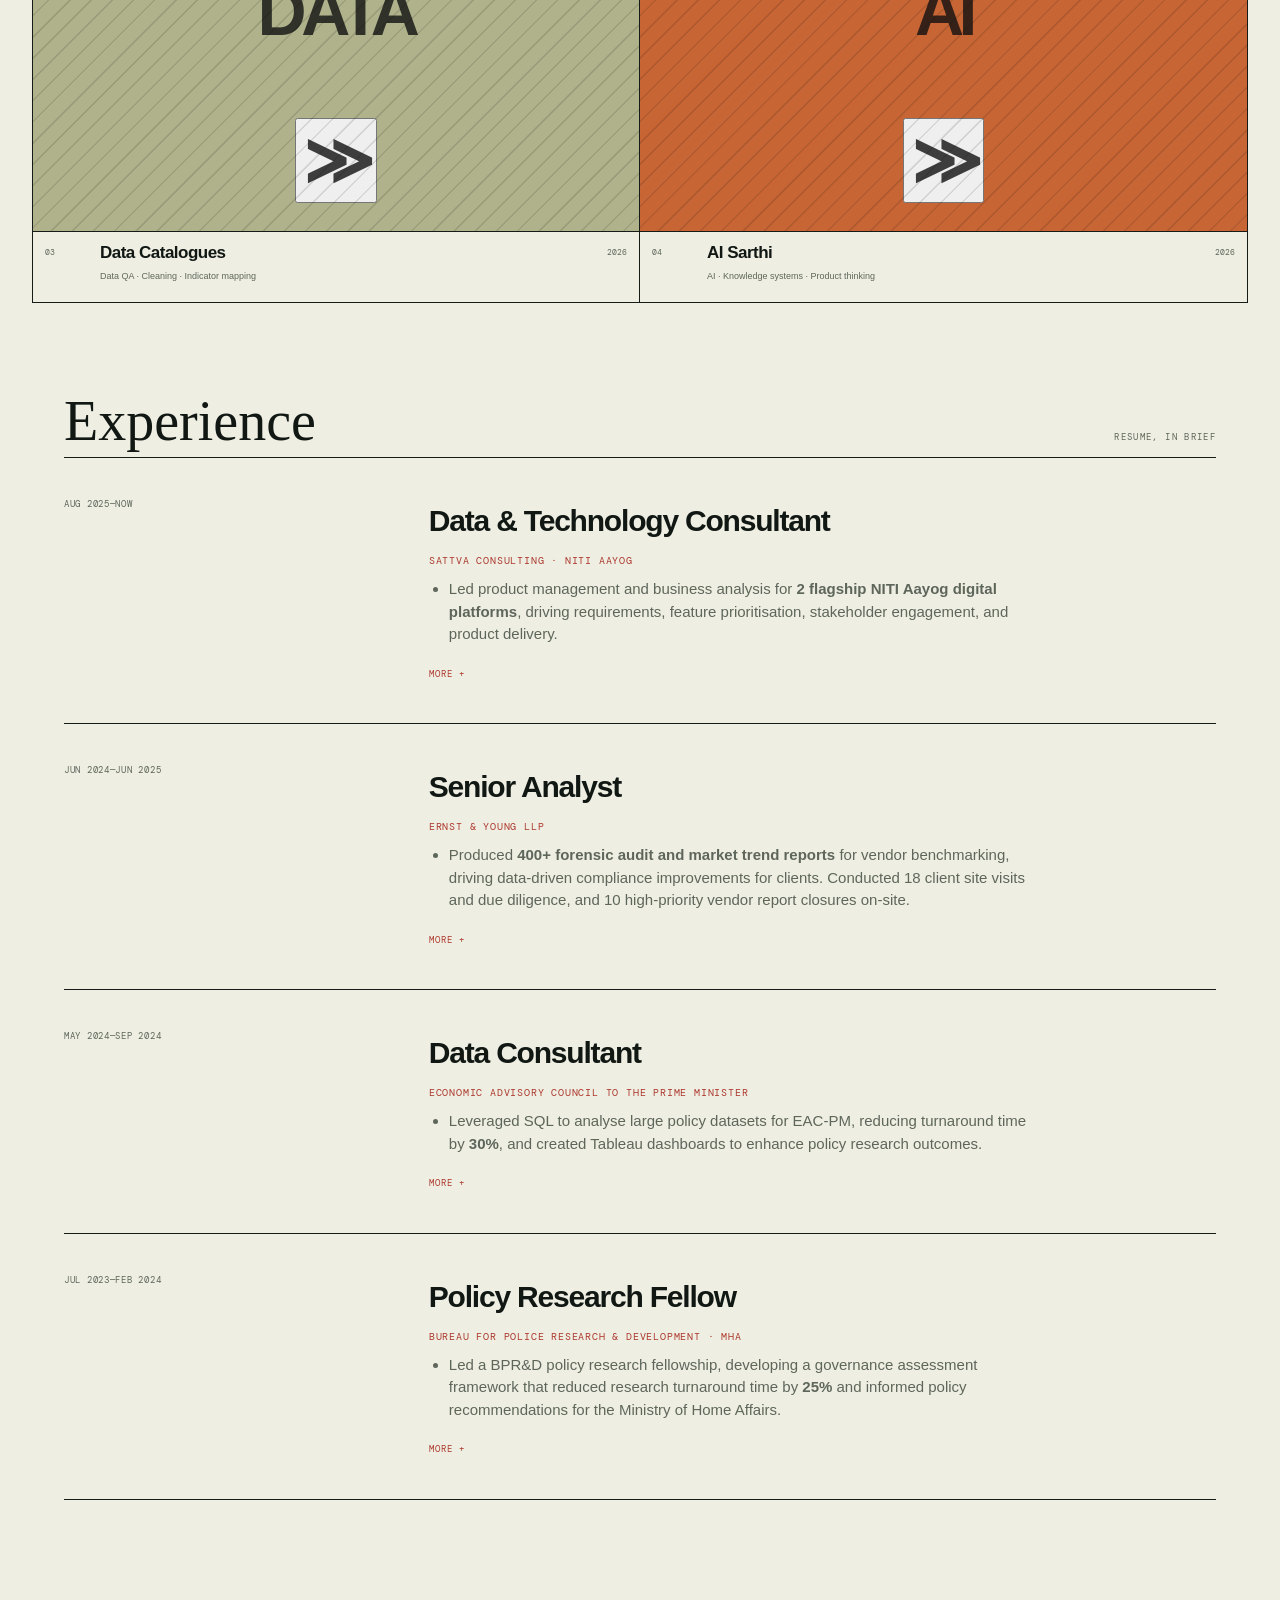
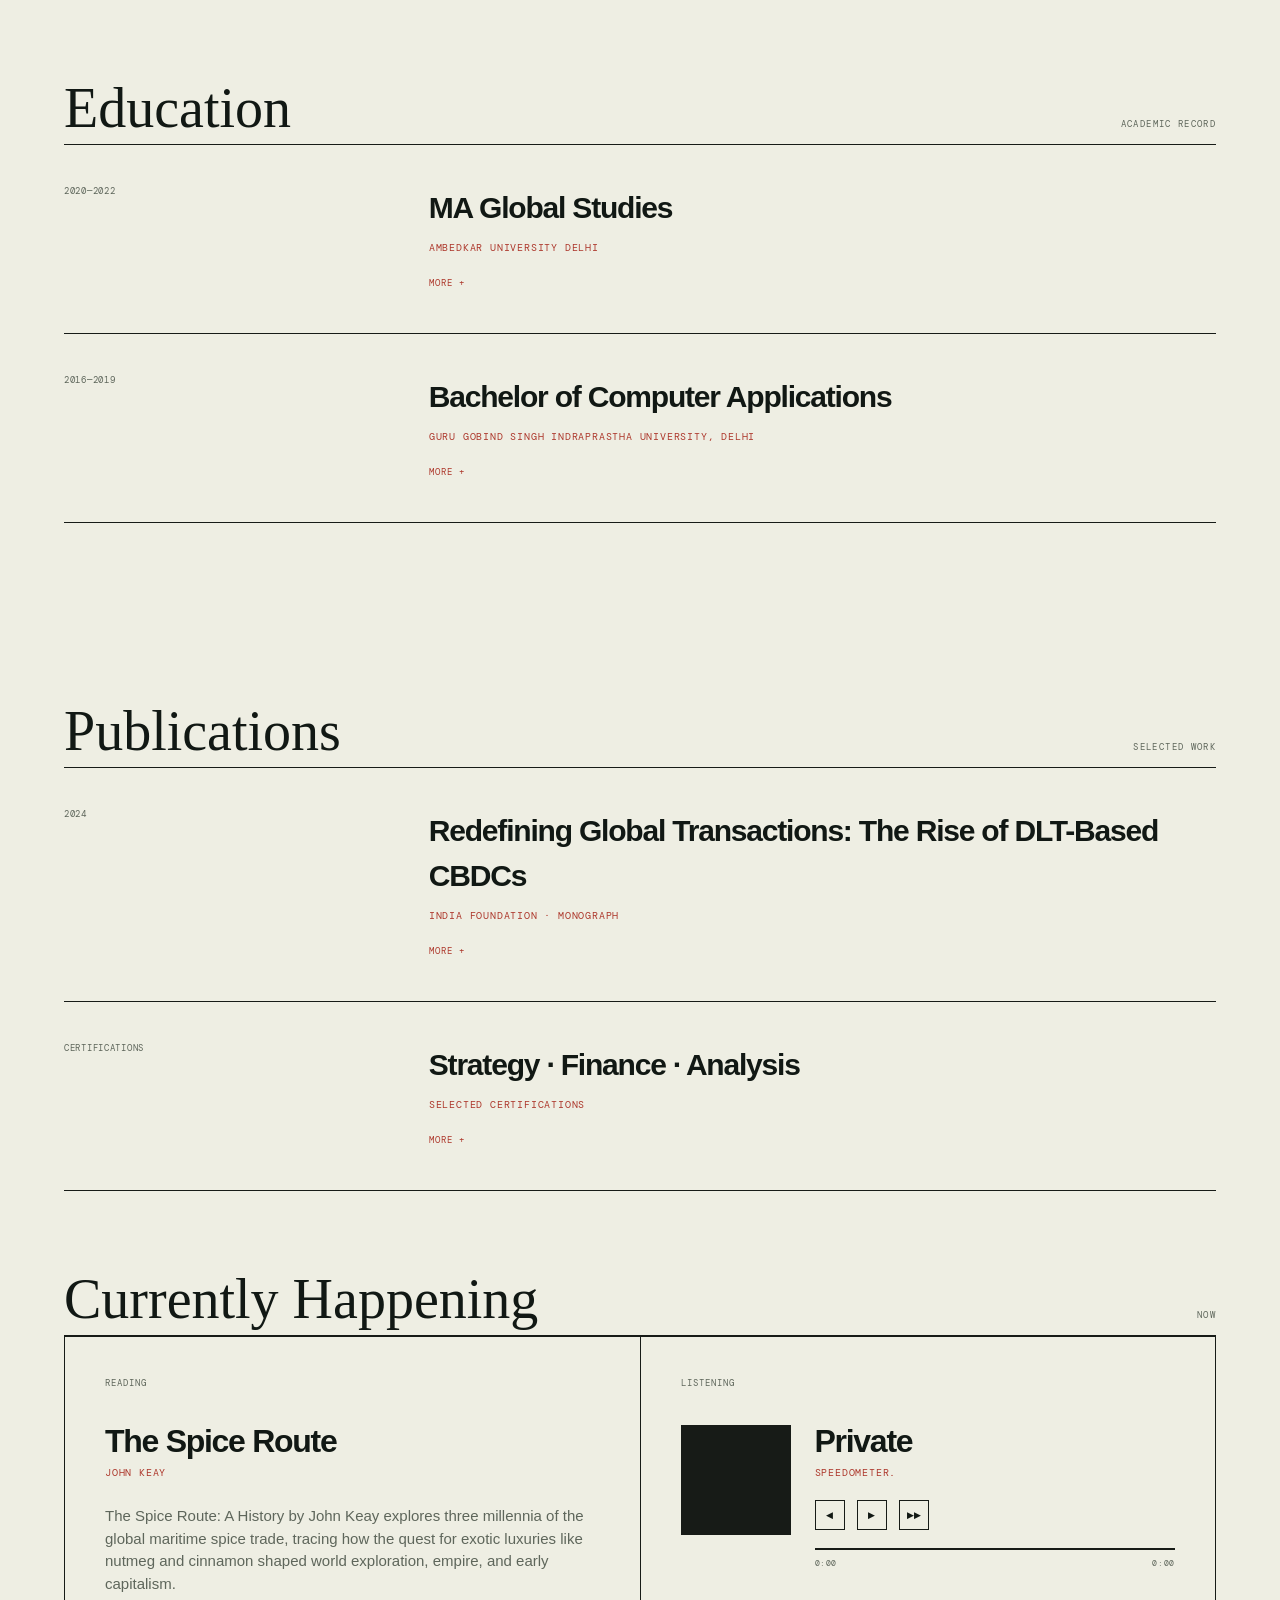
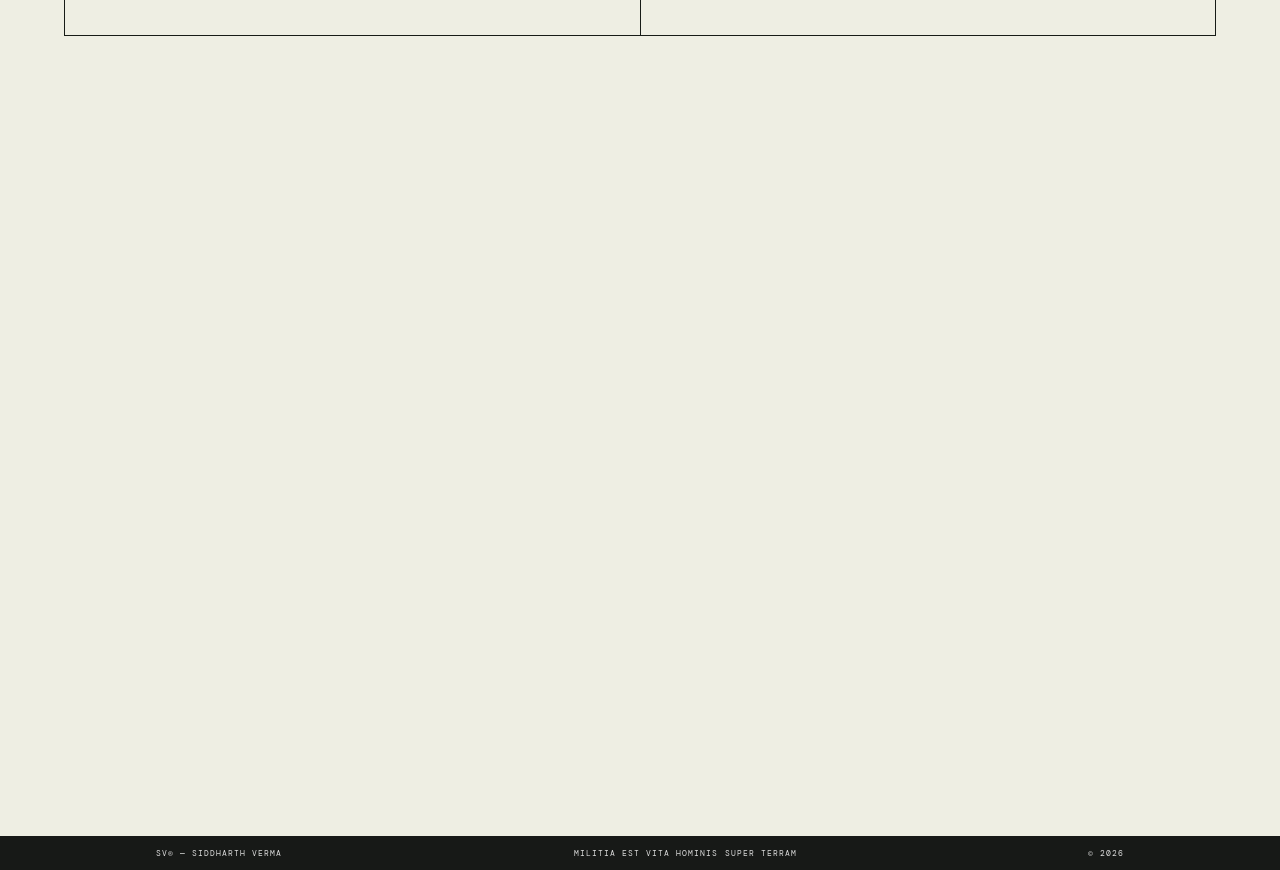
==== commit 0c23de3b: "Update index.html" ====
--- a/index.html
+++ b/index.html
@@ -31,12 +31,12 @@
       SV®
     </a>
 
-   <nav>
-  <a href="#work">WORK</a>
-  <a href="#experience">EXPERIENCE</a>
-  <a href="#currently">CURRENTLY</a>
-  <a href="#contact">CONTACT</a>
-</nav>
+    <nav>
+      <a href="#work">WORK</a>
+      <a href="#experience">EXPERIENCE</a>
+      <a href="#currently">CURRENTLY</a>
+      <a href="#contact">CONTACT</a>
+    </nav>
 
     <div class="actions">
 
@@ -58,7 +58,6 @@
 
   <main id="top">
 
-
     <!-- =========================
          HERO
     ========================== -->
@@ -190,862 +189,1182 @@
          WORK
     ========================== -->
 
-    <!-- =========================
-     WORK
-========================= -->
-
-<section id="work" class="content-section work-section">
-
-  <div class="section-title">
-
-    <h2>Currently Working On</h2>
-
-    <span>
-      Selected projects
-    </span>
-
-  </div>
-
-
-  <p class="intro">
-
-    I work on digital products and data systems where
-    complex information has to become clear, useful
-    and actionable.
-
-  </p>
-
-
- <div class="project-grid">
-
-
-  <!-- PROJECT 01 -->
-
-<article class="project expandable-project project-gis">
-
-    <div class="project-image project-nfs">
-      <span>NFS</span>
-    </div>
-
-    <div class="project-info">
-
-      <div class="project-number">
-        01
+    <section id="work" class="content-section work-section">
+
+      <div class="section-title">
+
+        <h2>Currently Working On</h2>
+
+        <span>
+          Selected projects
+        </span>
+
       </div>
 
-      <div class="project-details">
-
-        <h3>NITI For States</h3>
-
-        <p>
-          Data products · Digital transformation · Public sector
-        </p>
+
+      <p class="intro">
+
+        I work on digital products and data systems where
+        complex information has to become clear, useful
+        and actionable.
+
+      </p>
+
+
+      <div class="project-grid">
+
+
+        <!-- =========================
+             PROJECT 01 — NITI FOR STATES
+        ========================== -->
+
+        <article class="project expandable-project project-gis">
+
+          <div class="project-image project-nfs">
+
+            <span>NFS</span>
+
+            <!-- OPEN PROJECT BUTTON -->
+            <button
+              class="project-open"
+              type="button"
+              aria-label="Open NITI For States">
+
+              <span>≫</span>
+
+            </button>
+
+          </div>
+
+
+          <div class="project-info">
+
+            <div class="project-number">
+              01
+            </div>
+
+            <div class="project-details">
+
+              <h3>
+                NITI For States
+              </h3>
+
+              <p>
+                Data products · Digital transformation · Public sector
+              </p>
+
+            </div>
+
+            <small>
+              2026
+            </small>
+
+          </div>
+
+
+          <div class="project-expanded">
+
+            <button
+              class="project-reset"
+              aria-label="Close project">
+
+              <span></span>
+              <span></span>
+              <span></span>
+
+            </button>
+
+
+            <div class="expanded-content">
+
+              <p class="eyebrow">
+                PROJECT 01 · 2026
+              </p>
+
+              <h2>
+                NITI For States
+              </h2>
+
+              <p class="expanded-description">
+                A digital platform bringing together data, indicators,
+                visualisations and analytical tools for state-level
+                decision making.
+              </p>
+
+
+              <div class="expanded-meta">
+
+                <div>
+                  <span>ROLE</span>
+
+                  <strong>
+                    Data &amp; Tech &amp; Consultant
+                  </strong>
+                </div>
+
+
+                <div>
+                  <span>FOCUS</span>
+
+                  <strong>
+                    Data products · Polciy · Stakeholder Management
+                  </strong>
+                </div>
+
+
+                <div>
+                  <span>YEAR</span>
+
+                  <strong>
+                    2026
+                  </strong>
+                </div>
+
+              </div>
+
+            </div>
+
+          </div>
+
+        </article>
+
+
+        <!-- =========================
+             PROJECT 02 — GIS
+        ========================== -->
+
+        <article class="project expandable-project project-gis">
+
+          <div class="project-image project-gis">
+
+            <span>GIS</span>
+
+            <!-- OPEN PROJECT BUTTON -->
+            <button
+              class="project-open"
+              type="button"
+              aria-label="Open Area Development Strategy Tool">
+
+              <span>≫</span>
+
+            </button>
+
+          </div>
+
+
+          <div class="project-info">
+
+            <div class="project-number">
+              02
+            </div>
+
+            <div class="project-details">
+
+              <h3>
+                Area Development Strtgey Tool
+              </h3>
+
+              <p>
+                GIS · Spatial data · Visualisation
+              </p>
+
+            </div>
+
+            <small>
+              2026
+            </small>
+
+          </div>
+
+
+          <div class="project-expanded">
+
+            <button
+              class="project-reset"
+              aria-label="Close project">
+
+              <span></span>
+              <span></span>
+              <span></span>
+
+            </button>
+
+
+            <div class="expanded-content">
+
+              <p class="eyebrow">
+                PROJECT 02 · 2026
+              </p>
+
+              <h2>
+                ADS GIS Portal
+              </h2>
+
+              <p class="expanded-description">
+                GIS, spatial data and visualisation systems for
+                area development and decision making.
+              </p>
+
+
+              <div class="expanded-meta">
+
+                <div>
+                  <span>ROLE</span>
+
+                  <strong>
+                    Consultant — Data &amp; Technology
+                  </strong>
+                </div>
+
+
+                <div>
+                  <span>FOCUS</span>
+
+                  <strong>
+                    GIS · Spatial data · Visualisation
+                  </strong>
+                </div>
+
+
+                <div>
+                  <span>YEAR</span>
+
+                  <strong>
+                    2026
+                  </strong>
+                </div>
+
+              </div>
+
+            </div>
+
+          </div>
+
+        </article>
+
+
+        <!-- =========================
+             PROJECT 03 — DATA
+        ========================== -->
+
+        <article class="project expandable-project project-data">
+
+          <div class="project-image project-data">
+
+            <span>DATA</span>
+
+            <!-- OPEN PROJECT BUTTON -->
+            <button
+              class="project-open"
+              type="button"
+              aria-label="Open Data Catalogues">
+
+              <span>≫</span>
+
+            </button>
+
+          </div>
+
+
+          <div class="project-info">
+
+            <div class="project-number">
+              03
+            </div>
+
+            <div class="project-details">
+
+              <h3>
+                Data Catalogues
+              </h3>
+
+              <p>
+                Data QA · Cleaning · Indicator mapping
+              </p>
+
+            </div>
+
+            <small>
+              2026
+            </small>
+
+          </div>
+
+
+          <div class="project-expanded">
+
+            <button
+              class="project-reset"
+              aria-label="Close project">
+
+              <span></span>
+              <span></span>
+              <span></span>
+
+            </button>
+
+
+            <div class="expanded-content">
+
+              <p class="eyebrow">
+                PROJECT 03 · 2026
+              </p>
+
+              <h2>
+                Data Catalogues
+              </h2>
+
+              <p class="expanded-description">
+                Structured data catalogues bringing together datasets,
+                indicators and metadata for discovery and analysis.
+              </p>
+
+
+              <div class="expanded-meta">
+
+                <div>
+                  <span>ROLE</span>
+
+                  <strong>
+                    Consultant — Data &amp; Technology
+                  </strong>
+                </div>
+
+
+                <div>
+                  <span>FOCUS</span>
+
+                  <strong>
+                    Data · Metadata · Discovery
+                  </strong>
+                </div>
+
+
+                <div>
+                  <span>YEAR</span>
+
+                  <strong>
+                    2026
+                  </strong>
+                </div>
+
+              </div>
+
+            </div>
+
+          </div>
+
+        </article>
+
+
+        <!-- =========================
+             PROJECT 04 — AI
+        ========================== -->
+
+        <article class="project expandable-project project-ai">
+
+          <div class="project-image project-ai">
+
+            <span>AI</span>
+
+            <!-- OPEN PROJECT BUTTON -->
+            <button
+              class="project-open"
+              type="button"
+              aria-label="Open AI Sarthi">
+
+              <span>≫</span>
+
+            </button>
+
+          </div>
+
+
+          <div class="project-info">
+
+            <div class="project-number">
+              04
+            </div>
+
+            <div class="project-details">
+
+              <h3>
+                AI Sarthi
+              </h3>
+
+              <p>
+                AI · Knowledge systems · Product thinking
+              </p>
+
+            </div>
+
+            <small>
+              2026
+            </small>
+
+          </div>
+
+
+          <div class="project-expanded">
+
+            <button
+              class="project-reset"
+              aria-label="Close project">
+
+              <span></span>
+              <span></span>
+              <span></span>
+
+            </button>
+
+
+            <div class="expanded-content">
+
+              <p class="eyebrow">
+                PROJECT 04 · 2026
+              </p>
+
+              <h2>
+                AI Sarthi
+              </h2>
+
+              <p class="expanded-description">
+                An AI-powered interface designed to help users
+                discover, understand and navigate complex information.
+              </p>
+
+
+              <div class="expanded-meta">
+
+                <div>
+                  <span>ROLE</span>
+
+                  <strong>
+                    Consultant — Data &amp; Technology
+                  </strong>
+                </div>
+
+
+                <div>
+                  <span>FOCUS</span>
+
+                  <strong>
+                    AI · Knowledge · User experience
+                  </strong>
+                </div>
+
+
+                <div>
+                  <span>YEAR</span>
+
+                  <strong>
+                    2026
+                  </strong>
+                </div>
+
+              </div>
+
+            </div>
+
+          </div>
+
+        </article>
+
 
       </div>
 
-      <small>2026</small>
-
-    </div>
-
-  <div class="project-expanded">
-
-    <button class="project-reset" aria-label="Close project">
-      <span></span>
-      <span></span>
-      <span></span>
-    </button>
-
-    <div class="expanded-content">
-
-      <p class="eyebrow">
-        PROJECT 01 · 2026
-      </p>
-
-      <h2>NITI For States</h2>
-
-      <p class="expanded-description">
-        A digital platform bringing together data, indicators, visualisations and analytical tools for state-level decision making.
-      </p>
-
-      <div class="expanded-meta">
+
+      <!-- =========================
+           EXPERIENCE
+      ========================== -->
+
+      <section
+        id="experience"
+        class="content-section experience">
+
+        <div class="section-title">
+
+          <h2>
+            Experience
+          </h2>
+
+          <span>
+            Resume, in brief
+          </span>
+
+        </div>
+
+
+        <!-- Sattva -->
+
+        <div class="experience-row">
+
+          <span>
+            AUG 2025—NOW
+          </span>
+
+          <div>
+
+            <h3>
+              Data &amp; Technology Consultant
+            </h3>
+
+            <p>
+              Sattva Consulting · NITI Aayog
+            </p>
+
+            <article class="experience-details">
+
+              <ul class="experience-list">
+
+                <li>
+                  Led product management and business analysis for
+                  <strong>2 flagship NITI Aayog digital platforms</strong>,
+                  driving requirements, feature prioritisation,
+                  stakeholder engagement, and product delivery.
+                </li>
+
+                <li>
+                  Mapped and validated <strong>785+ development indicators</strong>
+                  to power NITI AI Sarthi, enabling AI-driven policy analysis
+                  and a GIS-based area development planning tool for
+                  <strong>380 ADP/ABP locations</strong>.
+                </li>
+
+                <li>
+                  Collaborated with <strong>8+ senior government stakeholders</strong>
+                  to deliver 100+ metadata mappings, BRDs, SOPs, and
+                  registration workflows, reducing onboarding time by
+                  <strong>35%</strong>.
+                </li>
+
+                <li>
+                  Supported a platform serving <strong>1M+ weekly users</strong>
+                  by optimising high-impact website content,
+                  increasing site traffic by <strong>20%</strong>.
+                </li>
+
+              </ul>
+
+
+              <button
+                class="experience-more"
+                type="button">
+
+                MORE +
+
+              </button>
+
+            </article>
+
+          </div>
+
+        </div>
+
+
+        <!-- EY -->
+
+        <div class="experience-row">
+
+          <span>
+            JUN 2024—JUN 2025
+          </span>
+
+          <div>
+
+            <h3>
+              Senior Analyst
+            </h3>
+
+            <p>
+              Ernst &amp; Young LLP
+            </p>
+
+            <article class="experience-details">
+
+              <ul class="experience-list">
+
+                <li>
+                  Produced <strong>400+ forensic audit and market trend reports</strong>
+                  for vendor benchmarking, driving data-driven compliance
+                  improvements for clients. Conducted 18 client site visits
+                  and due diligence, and 10 high-priority vendor report
+                  closures on-site.
+                </li>
+
+                <li>
+                  Led due diligence investigations on individuals and
+                  organisations, leveraging LSEG, Factiva, and Dow Jones
+                  to analyse financials, ownership, and compliance risks
+                  for high-profile clients.
+                </li>
+
+                <li>
+                  Executed litigation, regulatory, tax, and market research
+                  using industry-standard databases and official sources
+                  to provide actionable compliance and strategic insights.
+                </li>
+
+              </ul>
+
+
+              <button
+                class="experience-more"
+                type="button">
+
+                MORE +
+
+              </button>
+
+            </article>
+
+          </div>
+
+        </div>
+
+
+        <!-- EAC-PM -->
+
+        <div class="experience-row">
+
+          <span>
+            MAY 2024—SEP 2024
+          </span>
+
+          <div>
+
+            <h3>
+              Data Consultant
+            </h3>
+
+            <p>
+              Economic Advisory Council to the Prime Minister
+            </p>
+
+            <article class="experience-details">
+
+              <ul class="experience-list">
+
+                <li>
+                  Leveraged SQL to analyse large policy datasets for
+                  EAC-PM, reducing turnaround time by <strong>30%</strong>,
+                  and created Tableau dashboards to enhance policy
+                  research outcomes.
+                </li>
+
+              </ul>
+
+
+              <button
+                class="experience-more"
+                type="button">
+
+                MORE +
+
+              </button>
+
+            </article>
+
+          </div>
+
+        </div>
+
+
+        <!-- BPR&D -->
+
+        <div class="experience-row">
+
+          <span>
+            JUL 2023—FEB 2024
+          </span>
+
+          <div>
+
+            <h3>
+              Policy Research Fellow
+            </h3>
+
+            <p>
+              Bureau for Police Research &amp; Development · MHA
+            </p>
+
+            <article class="experience-details">
+
+              <ul class="experience-list">
+
+                <li>
+                  Led a BPR&amp;D policy research fellowship, developing
+                  a governance assessment framework that reduced research
+                  turnaround time by <strong>25%</strong> and informed
+                  policy recommendations for the Ministry of Home Affairs.
+                </li>
+
+                <li>
+                  Built an <strong>Excel- and R-based research tracker</strong>,
+                  reducing turnaround time by <strong>40%</strong> while
+                  improving team efficiency by <strong>35%</strong> across
+                  <strong>38 government stakeholders</strong>.
+                </li>
+
+              </ul>
+
+
+              <button
+                class="experience-more"
+                type="button">
+
+                MORE +
+
+              </button>
+
+            </article>
+
+          </div>
+
+        </div>
+
+      </section>
+
+
+      <!-- =========================
+           EDUCATION
+      ========================== -->
+
+      <section
+        id="education"
+        class="content-section education">
+
+        <div class="section-title">
+
+          <h2>
+            Education
+          </h2>
+
+          <span>
+            Academic record
+          </span>
+
+        </div>
+
+
+        <div class="experience-row collapsible-row">
+
+          <span>
+            2020—2022
+          </span>
+
+          <div>
+
+            <h3>
+              MA Global Studies
+            </h3>
+
+            <p>
+              Ambedkar University Delhi
+            </p>
+
+            <button
+              class="collapsible-more"
+              type="button">
+
+              MORE +
+
+            </button>
+
+
+            <div class="collapsible-content">
+
+              <article>
+
+                <ul>
+
+                  <li>
+                    International Relations · Statistics · Public Policy ·
+                    Industry 4.0 · Economics · Data Modelling ·
+                    Data Reporting · Governance Policy Analysis
+                  </li>
+
+                  <li>
+                    Awarded merit-based <strong>scholarships</strong>
+                    for Semester 2 and Semester 4 (Thesis).
+                  </li>
+
+                </ul>
+
+              </article>
+
+            </div>
+
+          </div>
+
+        </div>
+
+
+        <div class="experience-row collapsible-row">
+
+          <span>
+            2016—2019
+          </span>
+
+          <div>
+
+            <h3>
+              Bachelor of Computer Applications
+            </h3>
+
+            <p>
+              Guru Gobind Singh Indraprastha University, Delhi
+            </p>
+
+            <button
+              class="collapsible-more"
+              type="button">
+
+              MORE +
+
+            </button>
+
+
+            <div class="collapsible-content">
+
+              <article>
+
+                <ul>
+
+                  <li>
+                    Data Visualisation · Data Analysis ·
+                    Business Development · Market Analysis
+                  </li>
+
+                </ul>
+
+              </article>
+
+            </div>
+
+          </div>
+
+        </div>
+
+      </section>
+
+
+      <!-- =========================
+           PUBLICATIONS & CERTIFICATIONS
+      ========================== -->
+
+      <section
+        id="publications"
+        class="content-section publications">
+
+        <div class="section-title">
+
+          <h2>
+            Publications
+          </h2>
+
+          <span>
+            Selected work
+          </span>
+
+        </div>
+
+
+        <div class="experience-row collapsible-row">
+
+          <span>
+            2024
+          </span>
+
+          <div>
+
+            <h3>
+              Redefining Global Transactions:
+              The Rise of DLT-Based CBDCs
+            </h3>
+
+            <p>
+              India Foundation · Monograph
+            </p>
+
+            <button
+              class="collapsible-more"
+              type="button">
+
+              MORE +
+
+            </button>
+
+
+            <div class="collapsible-content">
+
+              <article>
+
+                A research monograph examining
+                distributed ledger technology and
+                central bank digital currencies.
+
+                <br><br>
+
+                <a
+                  href="https://indiafoundation.in/wp-content/uploads/2024/09/Monograph-12-Siddharth-Verma-28-Sept.-60-for-print-FINAL-FILE.pdf"
+                  target="_blank"
+                  rel="noreferrer">
+
+                  Read publication ↗
+
+                </a>
+
+              </article>
+
+            </div>
+
+          </div>
+
+        </div>
+
+
+        <div class="experience-row collapsible-row">
+
+          <span>
+            CERTIFICATIONS
+          </span>
+
+          <div>
+
+            <h3>
+              Strategy · Finance · Analysis
+            </h3>
+
+            <p>
+              Selected certifications
+            </p>
+
+            <button
+              class="collapsible-more"
+              type="button">
+
+              MORE +
+
+            </button>
+
+
+            <div class="collapsible-content">
+
+              <article>
+
+                <ul>
+
+                  <li>
+                    BCG Strategy Consulting — BCG Forage
+                  </li>
+
+                  <li>
+                    Financial Modelling &amp; Planning using Excel — Udemy
+                  </li>
+
+                  <li>
+                    Financial Analysis &amp; Modelling — Coursera
+                  </li>
+
+                </ul>
+
+              </article>
+
+            </div>
+
+          </div>
+
+        </div>
+
+      </section>
+
+
+      <!-- =========================
+           CURRENTLY
+      ========================== -->
+
+      <section
+        id="currently"
+        class="content-section currently-section">
+
+        <div class="section-title">
+
+          <h2>
+            Currently Happening
+          </h2>
+
+          <span>
+            Now
+          </span>
+
+        </div>
+
+
+        <div class="currently-grid">
+
+
+          <div class="currently-reading">
+
+            <span class="currently-label">
+              READING
+            </span>
+
+            <h3>
+              The Spice Route
+            </h3>
+
+            <p>
+              John Keay
+            </p>
+
+            <article>
+              The Spice Route: A History by John Keay explores three millennia
+              of the global maritime spice trade, tracing how the quest for
+              exotic luxuries like nutmeg and cinnamon shaped world exploration,
+              empire, and early capitalism.
+            </article>
+
+          </div>
+
+
+          <div class="currently-listening">
+
+            <span class="currently-label">
+              LISTENING
+            </span>
+
+
+            <div class="music-player">
+
+              <div
+                class="music-cover"
+                style="
+                  background-image: url('https://is1-ssl.mzstatic.com/image/thumb/Music124/v4/b5/c6/52/b5c65256-ba06-4dcd-a97c-60a859f7cedc/s03.oolppdmm.jpg/400x400bb.jpg');
+                ">
+              </div>
+
+
+              <div class="music-info">
+
+                <h3>
+                  Private
+                </h3>
+
+                <p>
+                  speedometer.
+                </p>
+
+
+                <div class="music-controls">
+
+                  <button
+                    id="music-prev"
+                    type="button">
+                    ◀
+                  </button>
+
+                  <button
+                    id="music-play"
+                    type="button">
+                    ▶
+                  </button>
+
+                  <button
+                    id="music-next"
+                    type="button">
+                    ▶▶
+                  </button>
+
+                </div>
+
+
+                <div class="music-progress-wrap">
+
+                  <div class="music-progress">
+                    <span></span>
+                  </div>
+
+                  <div class="music-time">
+
+                    <span id="music-current">
+                      0:00
+                    </span>
+
+                    <span id="music-duration">
+                      0:00
+                    </span>
+
+                  </div>
+
+                </div>
+
+              </div>
+
+            </div>
+
+          </div>
+
+        </div>
+
+      </section>
+
+
+      <!-- =========================
+           CONTACT
+      ========================== -->
+
+      <section
+        id="contact"
+        class="contact">
 
         <div>
-          <span>ROLE</span>
-          <strong>Data & Tech &amp; Consultant</strong>
-        </div>
-
-        <div>
-          <span>FOCUS</span>
-          <strong>Data products · Polciy · Stakeholder Management</strong>
-        </div>
-
-        <div>
-          <span>YEAR</span>
-          <strong>2026</strong>
-        </div>
-
-      </div>
-
-    </div>
-
-  </div>
-  </article>
-
-
-  <!-- PROJECT 02 -->
-
-<article class="project expandable-project project-gis">
-
-    <div class="project-image project-gis">
-      <span>GIS</span>
-    </div>
-
-    <div class="project-info">
-
-      <div class="project-number">
-        02
-      </div>
-
-      <div class="project-details">
-
-        <h3>Area Development Strtgey Tool</h3>
-
-        <p>
-          GIS · Spatial data · Visualisation
-        </p>
-
-      </div>
-
-      <small>2026</small>
-
-    </div>
-<div class="project-expanded">
-
-  <button class="project-reset" aria-label="Close project">
-    <span></span>
-    <span></span>
-    <span></span>
-  </button>
-
-  <div class="expanded-content">
-
-    <p class="eyebrow">
-      PROJECT 02 · 2026
-    </p>
-
-    <h2>ADS GIS Portal</h2>
-
-    <p class="expanded-description">
-      GIS, spatial data and visualisation systems for
-      area development and decision making.
-    </p>
-
-    <div class="expanded-meta">
-
-      <div>
-        <span>ROLE</span>
-        <strong>Consultant — Data &amp; Technology</strong>
-      </div>
-
-      <div>
-        <span>FOCUS</span>
-        <strong>GIS · Spatial data · Visualisation</strong>
-      </div>
-
-      <div>
-        <span>YEAR</span>
-        <strong>2026</strong>
-      </div>
-
-    </div>
-
-  </div>
-
-</div>
-  </article>
-
-
-  <!-- PROJECT 03 -->
-
-  <article class="project expandable-project project-data">
-
-    <div class="project-image project-data">
-      <span>DATA</span>
-    </div>
-
-    <div class="project-info">
-
-      <div class="project-number">
-        03
-      </div>
-
-      <div class="project-details">
-
-        <h3>Data Catalogues</h3>
-
-        <p>
-          Data QA · Cleaning · Indicator mapping
-        </p>
-
-      </div>
-
-      <small>2026</small>
-
-    </div>
-<div class="project-expanded">
-
-  <button class="project-reset" aria-label="Close project">
-    <span></span>
-    <span></span>
-    <span></span>
-  </button>
-
-  <div class="expanded-content">
-
-    <p class="eyebrow">
-      PROJECT 03 · 2026
-    </p>
-
-    <h2>Data Catalogues</h2>
-
-    <p class="expanded-description">
-      Structured data catalogues bringing together datasets,
-      indicators and metadata for discovery and analysis.
-    </p>
-
-    <div class="expanded-meta">
-
-      <div>
-        <span>ROLE</span>
-        <strong>Consultant — Data &amp; Technology</strong>
-      </div>
-
-      <div>
-        <span>FOCUS</span>
-        <strong>Data · Metadata · Discovery</strong>
-      </div>
-
-      <div>
-        <span>YEAR</span>
-        <strong>2026</strong>
-      </div>
-
-    </div>
-
-  </div>
-
-</div>
-  </article>
-
-
-  <!-- PROJECT 04 -->
-
-  <article class="project expandable-project project-ai">
-
-    <div class="project-image project-ai">
-      <span>AI</span>
-    </div>
-
-    <div class="project-info">
-
-      <div class="project-number">
-        04
-      </div>
-
-      <div class="project-details">
-
-        <h3>AI Sarthi</h3>
-
-        <p>
-          AI · Knowledge systems · Product thinking
-        </p>
-
-      </div>
-
-      <small>2026</small>
-
-    </div>
-<div class="project-expanded">
-
-  <button class="project-reset" aria-label="Close project">
-    <span></span>
-    <span></span>
-    <span></span>
-  </button>
-
-  <div class="expanded-content">
-
-    <p class="eyebrow">
-      PROJECT 04 · 2026
-    </p>
-
-    <h2>AI Sarthi</h2>
-
-    <p class="expanded-description">
-      An AI-powered interface designed to help users
-      discover, understand and navigate complex information.
-    </p>
-
-    <div class="expanded-meta">
-
-      <div>
-        <span>ROLE</span>
-        <strong>Consultant — Data &amp; Technology</strong>
-      </div>
-
-      <div>
-        <span>FOCUS</span>
-        <strong>AI · Knowledge · User experience</strong>
-      </div>
-
-      <div>
-        <span>YEAR</span>
-        <strong>2026</strong>
-      </div>
-
-    </div>
-
-  </div>
-
-</div>
-  </article>
-
-
-</div>
-
-
-    <!-- =========================
-         EXPERIENCE
-    ========================== -->
-
-   <section
-  id="experience"
-  class="content-section experience">
-
-  <div class="section-title">
-    <h2>Experience</h2>
-    <span>Resume, in brief</span>
-  </div>
-
-
-  <!-- Sattva -->
-
-  <div class="experience-row">
-
-    <span>AUG 2025—NOW</span>
-
-    <div>
-
-      <h3>Data &amp; Technology Consultant</h3>
-
-      <p>Sattva Consulting · NITI Aayog</p>
-
-      <article class="experience-details">
-
-        <ul class="experience-list">
-
-          <li>
-            Led product management and business analysis for
-            <strong>2 flagship NITI Aayog digital platforms</strong>,
-            driving requirements, feature prioritisation,
-            stakeholder engagement, and product delivery.
-          </li>
-
-          <li>
-            Mapped and validated <strong>785+ development indicators</strong>
-            to power NITI AI Sarthi, enabling AI-driven policy analysis
-            and a GIS-based area development planning tool for
-            <strong>380 ADP/ABP locations</strong>.
-          </li>
-
-          <li>
-            Collaborated with <strong>8+ senior government stakeholders</strong>
-            to deliver 100+ metadata mappings, BRDs, SOPs, and
-            registration workflows, reducing onboarding time by
-            <strong>35%</strong>.
-          </li>
-
-          <li>
-            Supported a platform serving <strong>1M+ weekly users</strong>
-            by optimising high-impact website content,
-            increasing site traffic by <strong>20%</strong>.
-          </li>
-
-        </ul>
-
-        <button class="experience-more" type="button">
-          MORE +
-        </button>
-
-      </article>
-
-    </div>
-
-  </div>
-
-
-  <!-- EY -->
-
-  <div class="experience-row">
-
-    <span>JUN 2024—JUN 2025</span>
-
-    <div>
-
-      <h3>Senior Analyst</h3>
-
-      <p>Ernst &amp; Young LLP</p>
-
-      <article class="experience-details">
-
-        <ul class="experience-list">
-
-          <li>
-            Produced <strong>400+ forensic audit and market trend reports</strong>
-            for vendor benchmarking, driving data-driven compliance
-            improvements for clients. Conducted 18 client site visits
-            and due diligence, and 10 high-priority vendor report
-            closures on-site.
-          </li>
-
-          <li>
-            Led due diligence investigations on individuals and
-            organisations, leveraging LSEG, Factiva, and Dow Jones
-            to analyse financials, ownership, and compliance risks
-            for high-profile clients.
-          </li>
-
-          <li>
-            Executed litigation, regulatory, tax, and market research
-            using industry-standard databases and official sources
-            to provide actionable compliance and strategic insights.
-          </li>
-
-        </ul>
-
-        <button class="experience-more" type="button">
-          MORE +
-        </button>
-
-      </article>
-
-    </div>
-
-  </div>
-
-
-  <!-- EAC-PM -->
-
-  <div class="experience-row">
-
-    <span>MAY 2024—SEP 2024</span>
-
-    <div>
-
-      <h3>Data Consultant</h3>
-
-      <p>Economic Advisory Council to the Prime Minister</p>
-
-      <article class="experience-details">
-
-        <ul class="experience-list">
-
-          <li>
-            Leveraged SQL to analyse large policy datasets for
-            EAC-PM, reducing turnaround time by <strong>30%</strong>,
-            and created Tableau dashboards to enhance policy
-            research outcomes.
-          </li>
-
-        </ul>
-
-        <button class="experience-more" type="button">
-          MORE +
-        </button>
-
-      </article>
-
-    </div>
-
-  </div>
-
-
-  <!-- BPR&D -->
-
-  <div class="experience-row">
-
-    <span>JUL 2023—FEB 2024</span>
-
-    <div>
-
-      <h3>Policy Research Fellow</h3>
-
-      <p>Bureau for Police Research &amp; Development · MHA</p>
-
-      <article class="experience-details">
-
-        <ul class="experience-list">
-
-          <li>
-            Led a BPR&amp;D policy research fellowship, developing
-            a governance assessment framework that reduced research
-            turnaround time by <strong>25%</strong> and informed
-            policy recommendations for the Ministry of Home Affairs.
-          </li>
-
-          <li>
-            Built an <strong>Excel- and R-based research tracker</strong>,
-            reducing turnaround time by <strong>40%</strong> while
-            improving team efficiency by <strong>35%</strong> across
-            <strong>38 government stakeholders</strong>.
-          </li>
-
-        </ul>
-
-        <button class="experience-more" type="button">
-          MORE +
-        </button>
-
-      </article>
-
-    </div>
-
-  </div>
-
-</section>
-
-
-<!-- =========================================================
-     EDUCATION
-========================================================= -->
-
-<section id="education" class="content-section education">
-
-  <div class="section-title">
-    <h2>Education</h2>
-    <span>Academic record</span>
-  </div>
-
-  <div class="experience-row collapsible-row">
-
-    <span>2020—2022</span>
-
-    <div>
-
-      <h3>MA Global Studies</h3>
-
-      <p>Ambedkar University Delhi</p>
-
-      <button class="collapsible-more" type="button">
-        MORE +
-      </button>
-
-      <div class="collapsible-content">
-        <article>
-          <ul>
-            <li>
-              International Relations · Statistics · Public Policy ·
-              Industry 4.0 · Economics · Data Modelling ·
-              Data Reporting · Governance Policy Analysis
-            </li>
-
-            <li>
-              Awarded merit-based <strong>scholarships</strong>
-              for Semester 2 and Semester 4 (Thesis).
-            </li>
-          </ul>
-        </article>
-      </div>
-
-    </div>
-
-  </div>
-
-
-  <div class="experience-row collapsible-row">
-
-    <span>2016—2019</span>
-
-    <div>
-
-      <h3>Bachelor of Computer Applications</h3>
-
-      <p>Guru Gobind Singh Indraprastha University, Delhi</p>
-
-      <button class="collapsible-more" type="button">
-        MORE +
-      </button>
-
-      <div class="collapsible-content">
-        <article>
-          <ul>
-            <li>
-              Data Visualisation · Data Analysis ·
-              Business Development · Market Analysis
-            </li>
-          </ul>
-        </article>
-      </div>
-
-    </div>
-
-  </div>
-
-</section>
-
-
-<!-- =========================================================
-     PUBLICATIONS & CERTIFICATIONS
-========================================================= -->
-
-<section id="publications" class="content-section publications">
-
-  <div class="section-title">
-    <h2>Publications</h2>
-    <span>Selected work</span>
-  </div>
-
-  <div class="experience-row collapsible-row">
-
-    <span>2024</span>
-
-    <div>
-
-      <h3>
-        Redefining Global Transactions:
-        The Rise of DLT-Based CBDCs
-      </h3>
-
-      <p>India Foundation · Monograph</p>
-
-      <button class="collapsible-more" type="button">
-        MORE +
-      </button>
-
-      <div class="collapsible-content">
-        <article>
-
-          A research monograph examining
-          distributed ledger technology and
-          central bank digital currencies.
-
-          <br><br>
+
+          <p class="eyebrow">
+            CONTACT
+          </p>
+
+          <h2>
+            Say<br>
+
+            <em>
+              hello.
+            </em>
+
+          </h2>
+
+        </div>
+
+
+        <div class="contact-links">
+
+          <a href="mailto:your.email@example.com">
+            EMAIL ↗
+          </a>
+
 
           <a
-            href="https://indiafoundation.in/wp-content/uploads/2024/09/Monograph-12-Siddharth-Verma-28-Sept.-60-for-print-FINAL-FILE.pdf"
+            href="https://www.linkedin.com/"
             target="_blank"
-            rel="noreferrer">
-            Read publication ↗
+            rel="noopener noreferrer">
+
+            LINKEDIN ↗
+
           </a>
 
-        </article>
-      </div>
-
-    </div>
-
-  </div>
-
-
-  <div class="experience-row collapsible-row">
-
-    <span>CERTIFICATIONS</span>
-
-    <div>
-
-      <h3>Strategy · Finance · Analysis</h3>
-
-      <p>Selected certifications</p>
-
-      <button class="collapsible-more" type="button">
-        MORE +
-      </button>
-
-      <div class="collapsible-content">
-        <article>
-
-          <ul>
-            <li>
-              BCG Strategy Consulting — BCG Forage
-            </li>
-
-            <li>
-              Financial Modelling &amp; Planning using Excel — Udemy
-            </li>
-
-            <li>
-              Financial Analysis &amp; Modelling — Coursera
-            </li>
-          </ul>
-
-        </article>
-      </div>
-
-    </div>
-
-  </div>
-
-</section>
-
-
-
-<section
-  id="currently"
-  class="content-section currently-section">
-
-  <div class="section-title">
-
-    <h2>
-      Currently Happening
-    </h2>
-
-    <span>
-      Now
-    </span>
-
-  </div>
-
-
-  <div class="currently-grid">
-
-    <div class="currently-reading">
-
-      <span class="currently-label">
-        READING
-      </span>
-
-      <h3>
-        The Spice Route
-      </h3>
-
-      <p>
-        John Keay
-      </p>
-
-      <article>
-        The Spice Route: A History by John Keay explores three millennia of the global maritime spice trade, tracing how the quest for exotic luxuries like nutmeg and cinnamon shaped world exploration, empire, and early capitalism.
-      </article>
-
-    </div>
-
-<div class="currently-listening">
-
-  <span class="currently-label">
-    LISTENING
-  </span>
-
-  <div class="music-player">
-
-    <div
-      class="music-cover"
-      style="
-        background-image: url('https://is1-ssl.mzstatic.com/image/thumb/Music124/v4/b5/c6/52/b5c65256-ba06-4dcd-a97c-60a859f7cedc/s03.oolppdmm.jpg/400x400bb.jpg');
-      ">
-    </div>
-
-    <div class="music-info">
-
-      <h3>
-        Private
-      </h3>
-
-      <p>
-        speedometer.
-      </p>
-
-      <div class="music-controls">
-
-  <button id="music-prev" type="button">
-    ◀
-  </button>
-
-  <button id="music-play" type="button">
-    ▶
-  </button>
-
-  <button id="music-next" type="button">
-    ▶▶
-  </button>
-
-</div>
-
-      <div class="music-progress-wrap">
-
-  <div class="music-progress">
-    <span></span>
-  </div>
-
-  <div class="music-time">
-    <span id="music-current">0:00</span>
-    <span id="music-duration">0:00</span>
-  </div>
-
-</div>
-
-    </div>
-
-  </div>
-
-</div>
-  
-</section>
-
-    <!-- =========================
-         CONTACT
-    ========================== -->
-
-    <section
-      id="contact"
-      class="contact">
-
-      <div>
-
-        <p class="eyebrow">
-          CONTACT
-        </p>
-
-
-        <h2>
-
-          Say<br>
-
-          <em>
-            hello.
-          </em>
-
-        </h2>
-
-      </div>
-
-
-      <div class="contact-links">
-
-        <a href="mailto:your.email@example.com">
-          EMAIL ↗
-        </a>
-
-
-        <a
-          href="https://www.linkedin.com/"
-          target="_blank"
-          rel="noopener noreferrer">
-
-          LINKEDIN ↗
-
-        </a>
-
-
-        <a
-          href="https://github.com/"
-          target="_blank"
-          rel="noopener noreferrer">
-
-          GITHUB ↗
-
-        </a>
-
-      </div>
-
-    </section>
+
+          <a
+            href="https://github.com/"
+            target="_blank"
+            rel="noopener noreferrer">
+
+            GITHUB ↗
+
+          </a>
+
+        </div>
+
+      </section>
 
 
   </main>
@@ -1057,40 +1376,45 @@
 
   <footer>
 
-  <span>
-    SV® — SIDDHARTH VERMA
-  </span>
-
-  <span>
-    MILITIA EST VITA HOMINIS SUPER TERRAM
-  </span>
-
-  <span>
-    © 2026
-  </span>
-
-</footer>
-
-
-<!-- RUBIK'S CUBE CURSOR -->
-
-<div class="cube-cursor" aria-hidden="true">
-
-  <div class="rubik-cube">
-
-    <div class="cube-face front"></div>
-    <div class="cube-face back"></div>
-    <div class="cube-face right"></div>
-    <div class="cube-face left"></div>
-    <div class="cube-face top"></div>
-    <div class="cube-face bottom"></div>
+    <span>
+      SV® — SIDDHARTH VERMA
+    </span>
+
+    <span>
+      MILITIA EST VITA HOMINIS SUPER TERRAM
+    </span>
+
+    <span>
+      © 2026
+    </span>
+
+  </footer>
+
+
+  <!-- =========================
+       RUBIK'S CUBE CURSOR
+  ========================== -->
+
+  <div
+    class="cube-cursor"
+    aria-hidden="true">
+
+    <div class="rubik-cube">
+
+      <div class="cube-face front"></div>
+      <div class="cube-face back"></div>
+      <div class="cube-face right"></div>
+      <div class="cube-face left"></div>
+      <div class="cube-face top"></div>
+      <div class="cube-face bottom"></div>
+
+    </div>
 
   </div>
 
-</div>
-
-
-<script src="script.js"></script>
+
+  <script src="script.js"></script>
 
 </body>
-</html>+
+</html>
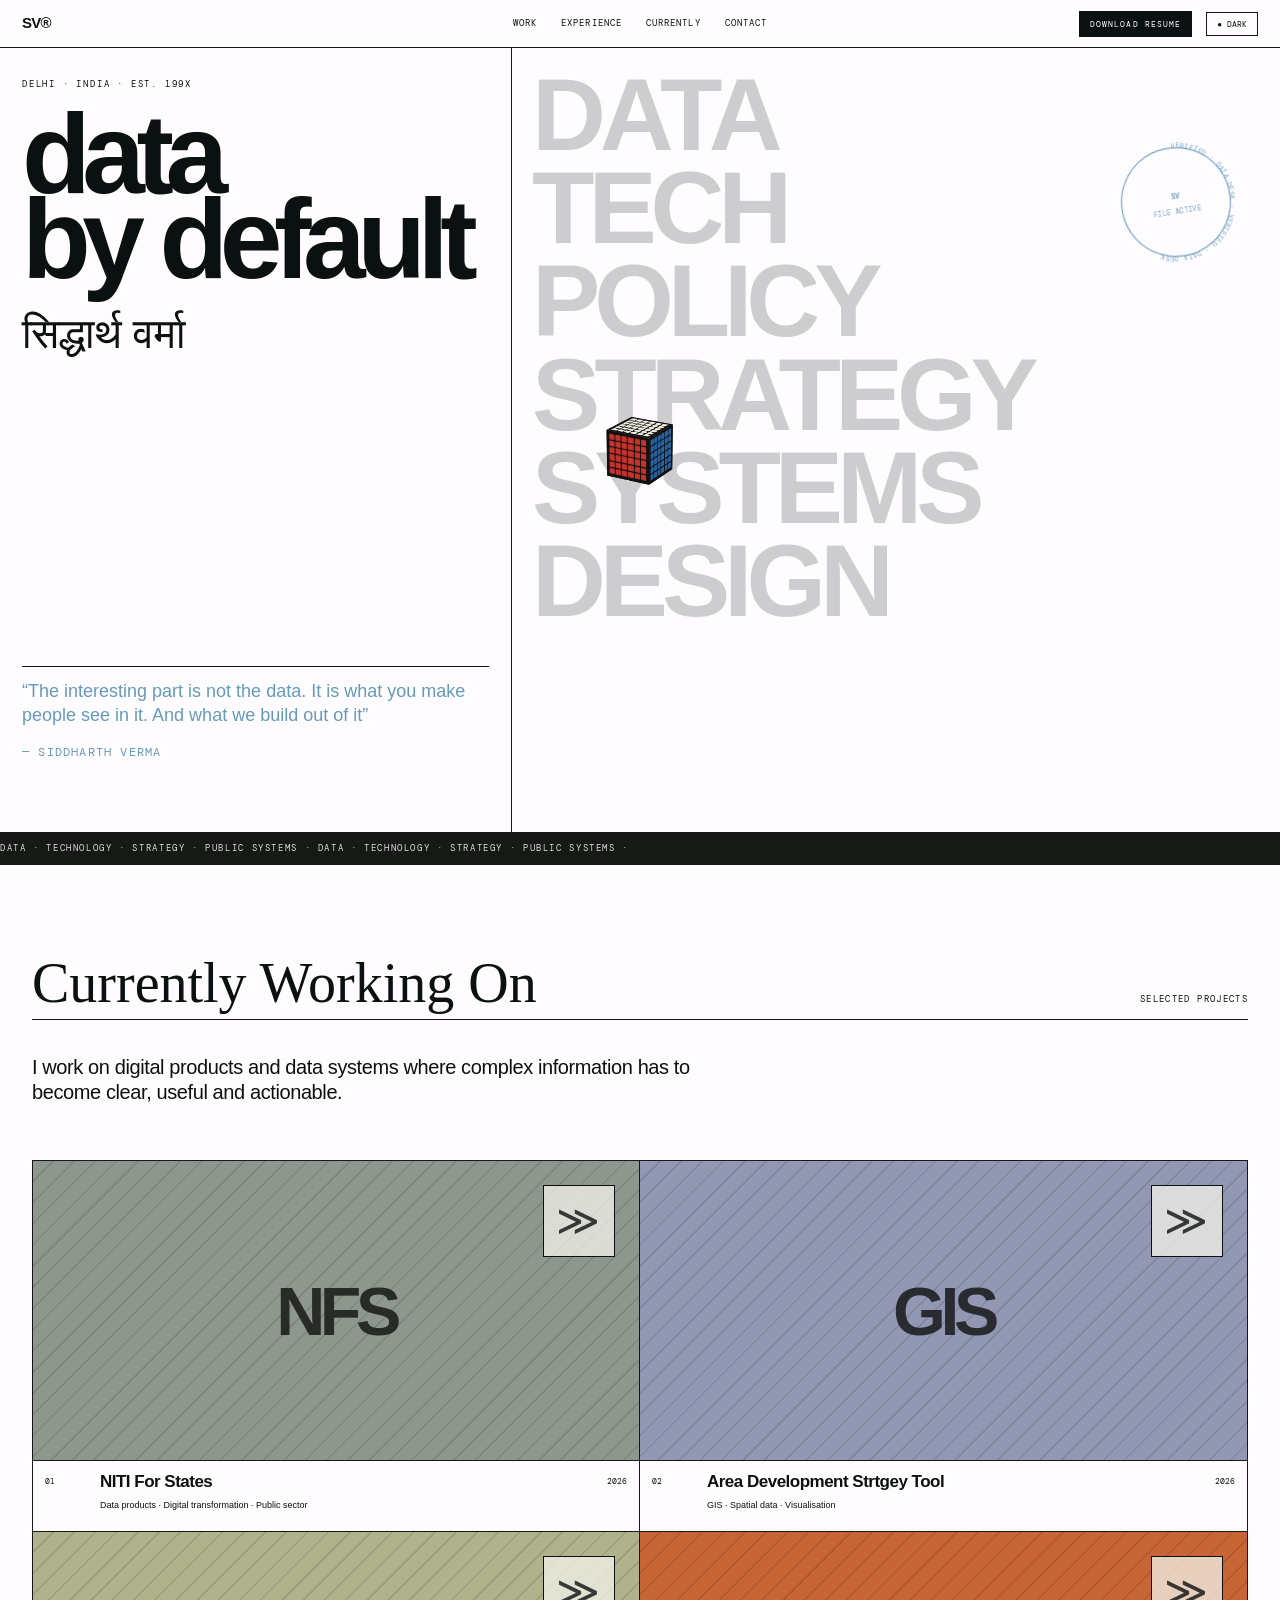
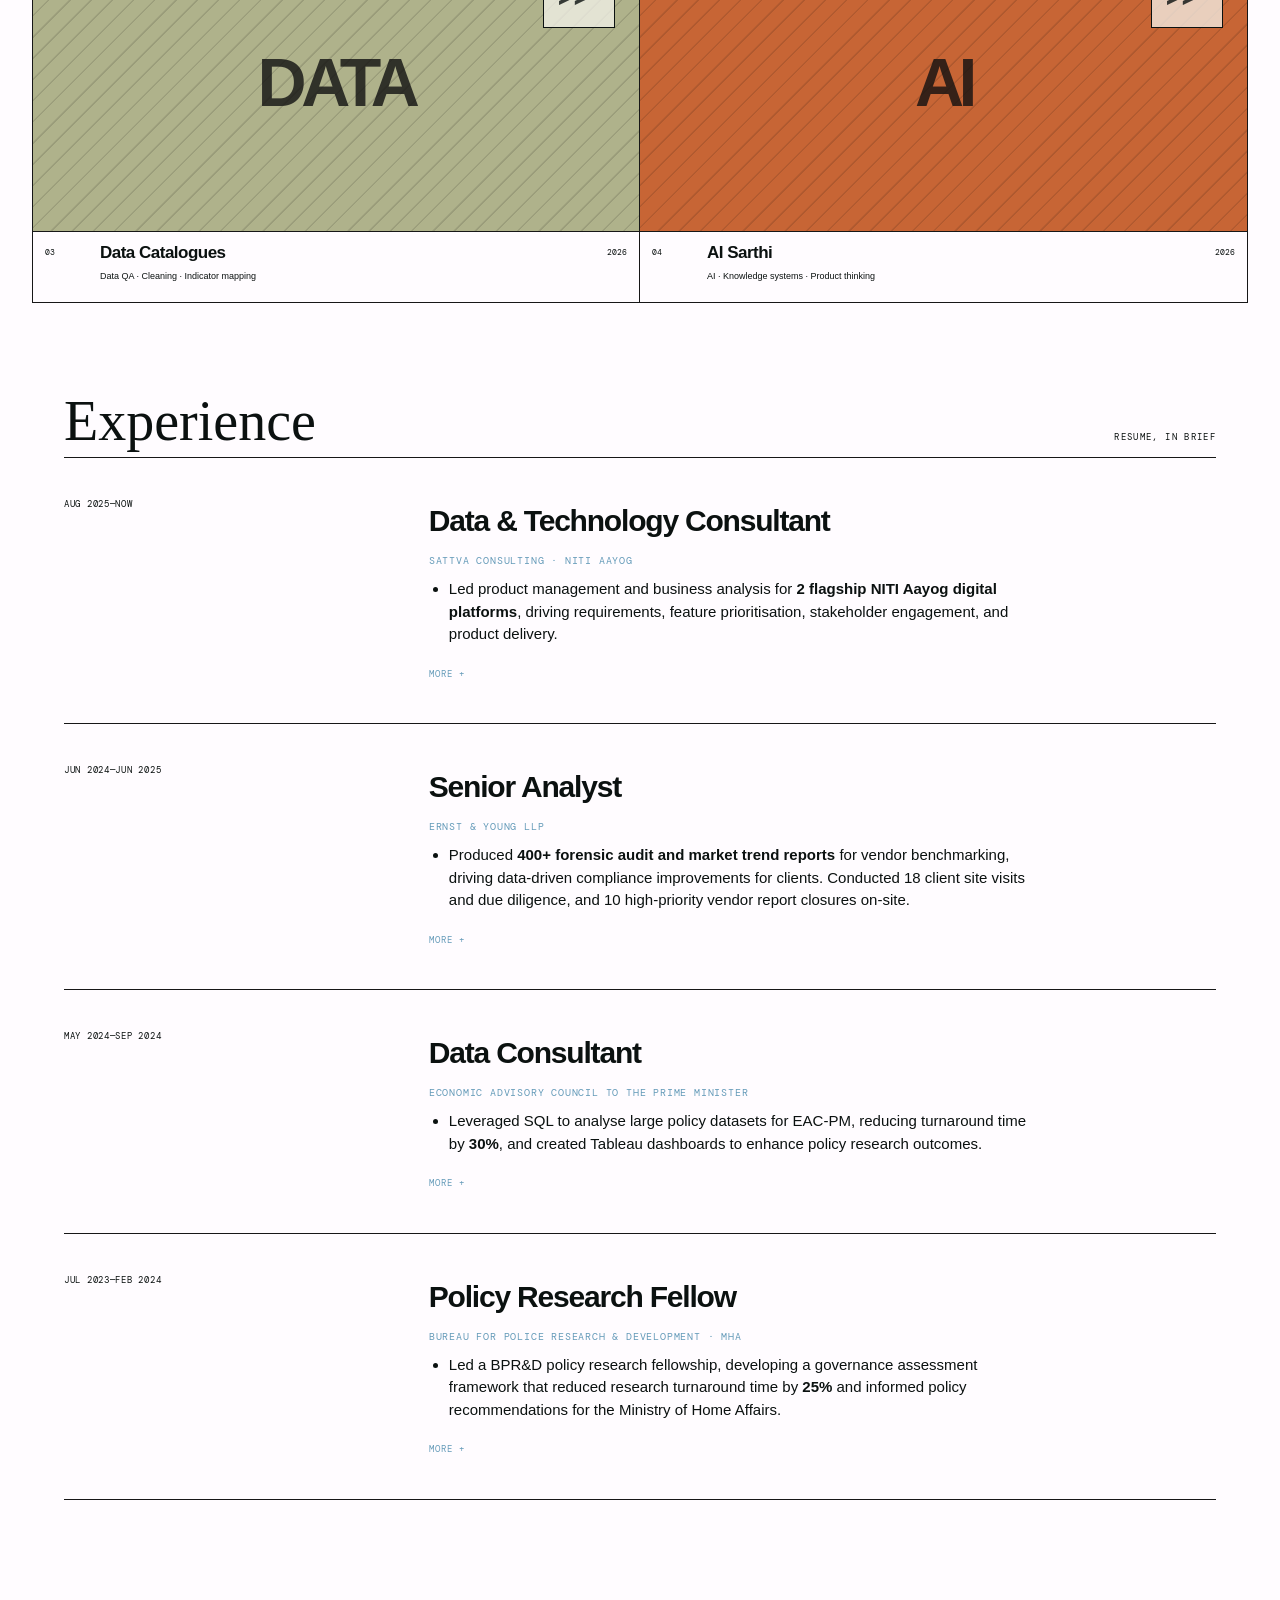
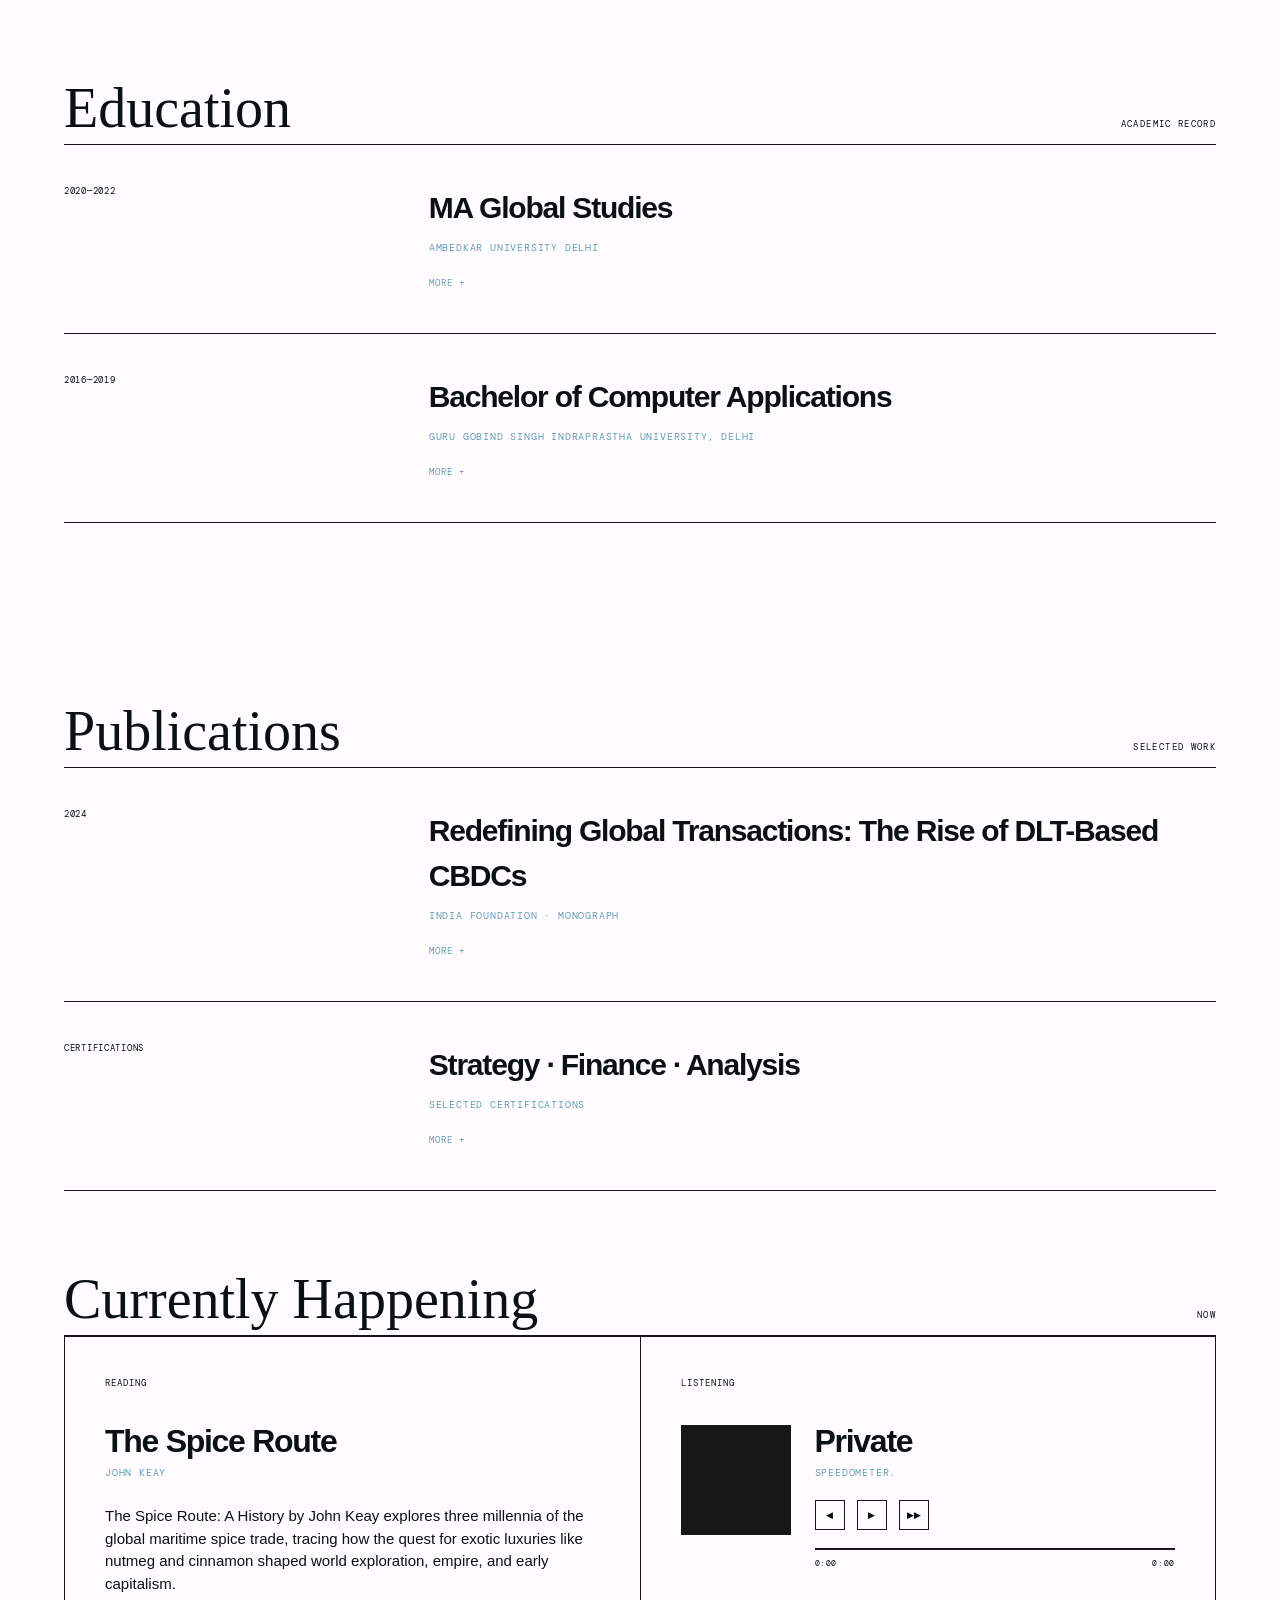
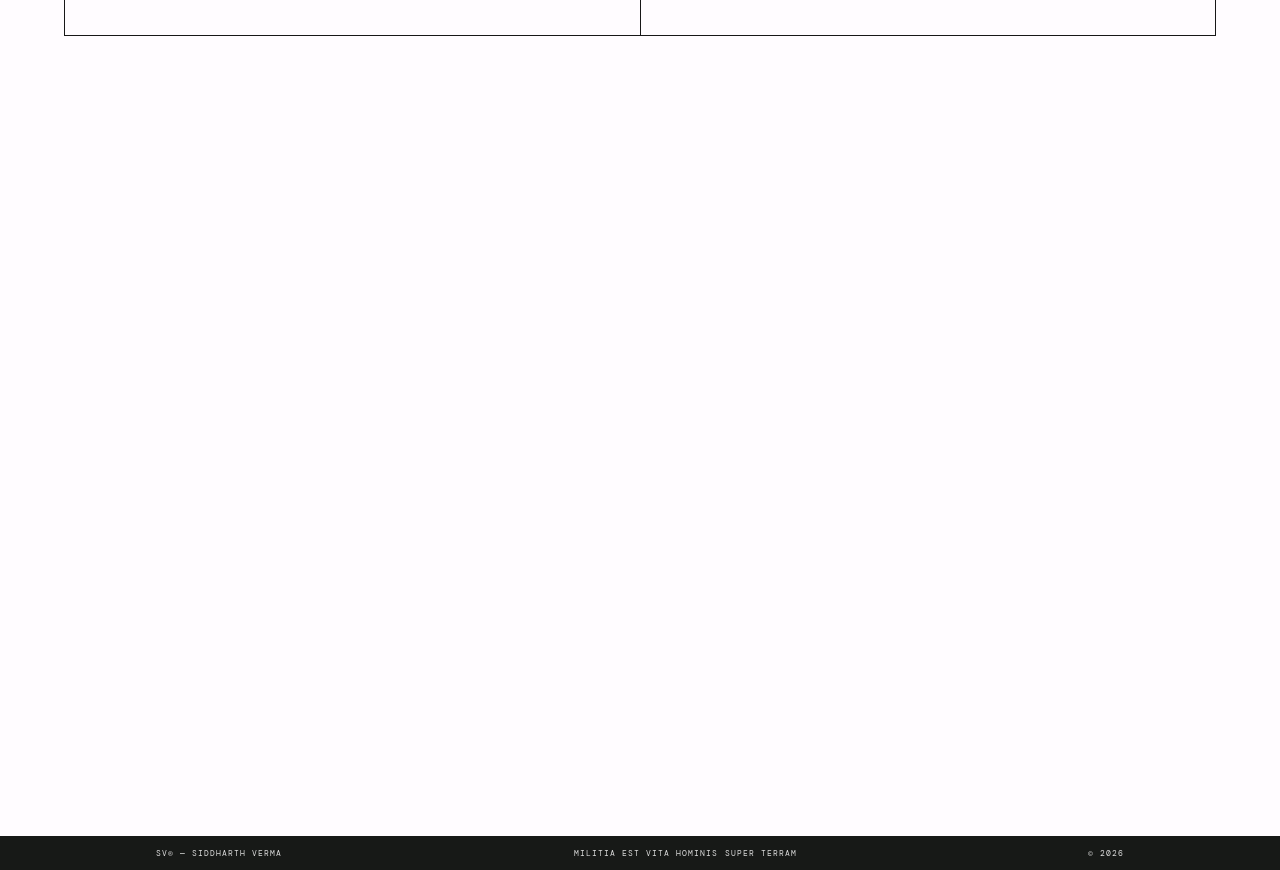
==== commit 8ee127d7: "Update index.html" ====
--- a/index.html
+++ b/index.html
@@ -14,6 +14,13 @@
   <link
     href="https://fonts.googleapis.com/css2?family=DM+Mono:wght@400;500&family=Instrument+Serif:ital@0;1&family=Inter:wght@400;600;700;800&display=swap"
     rel="stylesheet">
+
+  <!-- GoatCounter -->
+  <script
+    data-goatcounter="https://databydefault.goatcounter.com/count"
+    async
+    src="//gc.zgo.at/count.js">
+  </script>
 
   <link rel="stylesheet" href="style.css">
 </head>
--- a/style.css
+++ b/style.css
@@ -4,23 +4,61 @@
 ========================================================= */
 
 :root {
-  --bg: #eeeee3;
-  --ink: #111814;
-  --muted: #5e665b;
-  --line: #171b17;
-  --accent: #ad382c;
-
-  --font-display: "Overpass", Georgia, serif;
-  --font-body: "Overpass", Arial, sans-serif;
-  --font-mono: "DM Mono", monospace;
+
+  --bg: #FFFCFF;
+
+  --bg-alt: #F3F0EC;
+
+  --paper-line: #171717;
+
+  --ink: #0B1110;
+
+  --ink-soft: #5F6865;
+
+  --accent: #659BB9;
+
+  --accent-soft: rgba(101, 155, 185, 0.10);
+
+  --verified: #659BB9;
+
+  --verified-soft: rgba(101, 155, 185, 0.12);
+
+  --font-display: 'Overpass', serif;
+
+  --font-body: 'Overpass', sans-serif;
+
+  --font-mono: 'DM Mono', monospace;
+
+  color-scheme: light;
+
+  --line: var(--paper-line);
+
 }
 
 body.dark {
-  --bg: #151714;
-  --ink: #e9ebe2;
-  --muted: #9da398;
-  --line: #d9ddd3;
-  --accent: #d05a4a;
+
+  --bg: #111111;
+
+  --bg-alt: #181818;
+
+  --paper-line: #555555;
+
+  --ink: #FFFCFF;
+
+  --ink-soft: #B8B8B8;
+
+  --accent: #659BB9;
+
+  --accent-soft: rgba(101, 155, 185, 0.16);
+
+  --verified: #659BB9;
+
+  --verified-soft: rgba(101, 155, 185, 0.16);
+
+  color-scheme: dark;
+
+  --line: var(--paper-line);
+
 }
 
 
@@ -1587,9 +1625,9 @@
     gap: 8px;
   }
 
-  .resume {
-    display: none;
-  }
+.resume {
+  display: inline-block;
+}
 
   .hero {
     grid-template-columns: 1fr;
@@ -1811,4 +1849,123 @@
 
 #currently {
   padding-top: 40px !important;
-}+}
+/* =========================================
+   PROJECT OPEN BUTTON — FINAL POSITIONING
+   ========================================= */
+
+.project-image {
+  position: relative !important;
+}
+
+.project-image .project-open {
+  position: absolute !important;
+
+  top: 24px !important;
+  right: 24px !important;
+  left: auto !important;
+  bottom: auto !important;
+
+  width: 72px !important;
+  height: 72px !important;
+
+  display: flex !important;
+  align-items: center !important;
+  justify-content: center !important;
+
+  padding: 0 !important;
+  margin: 0 !important;
+
+  border: 1px solid var(--ink) !important;
+  background: rgba(244, 243, 235, 0.75) !important;
+
+  color: var(--ink) !important;
+
+  cursor: pointer;
+  z-index: 20 !important;
+
+  transform: none !important;
+}
+
+/* Arrow inside button */
+
+.project-image .project-open span {
+  position: static !important;
+
+  width: auto !important;
+  height: auto !important;
+
+  margin: 0 !important;
+  padding: 0 !important;
+
+  font-family: Arial, sans-serif !important;
+  font-size: 42px !important;
+  font-weight: 300 !important;
+
+  line-height: 1 !important;
+
+  color: var(--ink) !important;
+
+  transform: translateX(-3px) !important;
+}
+
+/* Hover */
+
+.project-image .project-open:hover {
+  background: rgba(244, 243, 235, 1) !important;
+}
+
+.project-image .project-open:hover span {
+  transform: translateX(4px) !important;
+}
+
+/* Mobile */
+
+@media (max-width: 800px) {
+
+  .resume {
+    display: inline-block;
+    padding: 6px 9px;
+    font-size: 8px;
+  }
+
+}
+/* =========================================================
+   PROJECT EXPANDED — TEXT FIX
+========================================================= */
+
+.project-expanded {
+  color: #0B1110 !important;
+}
+
+.project-expanded h2 {
+  color: #0B1110 !important;
+}
+
+.project-expanded .expanded-description {
+  color: #5F6865 !important;
+}
+
+.project-expanded .expanded-meta {
+  color: #0B1110 !important;
+}
+
+.project-expanded .expanded-meta span {
+  color: #5F6865 !important;
+}
+
+.project-expanded .expanded-meta strong {
+  color: #0B1110 !important;
+}
+
+.project-expanded .eyebrow {
+  color: #5F6865 !important;
+}
+
+.project-expanded .project-reset {
+  color: #0B1110 !important;
+}
+
+.project-expanded .project-reset span {
+  border-color: #0B1110 !important;
+}
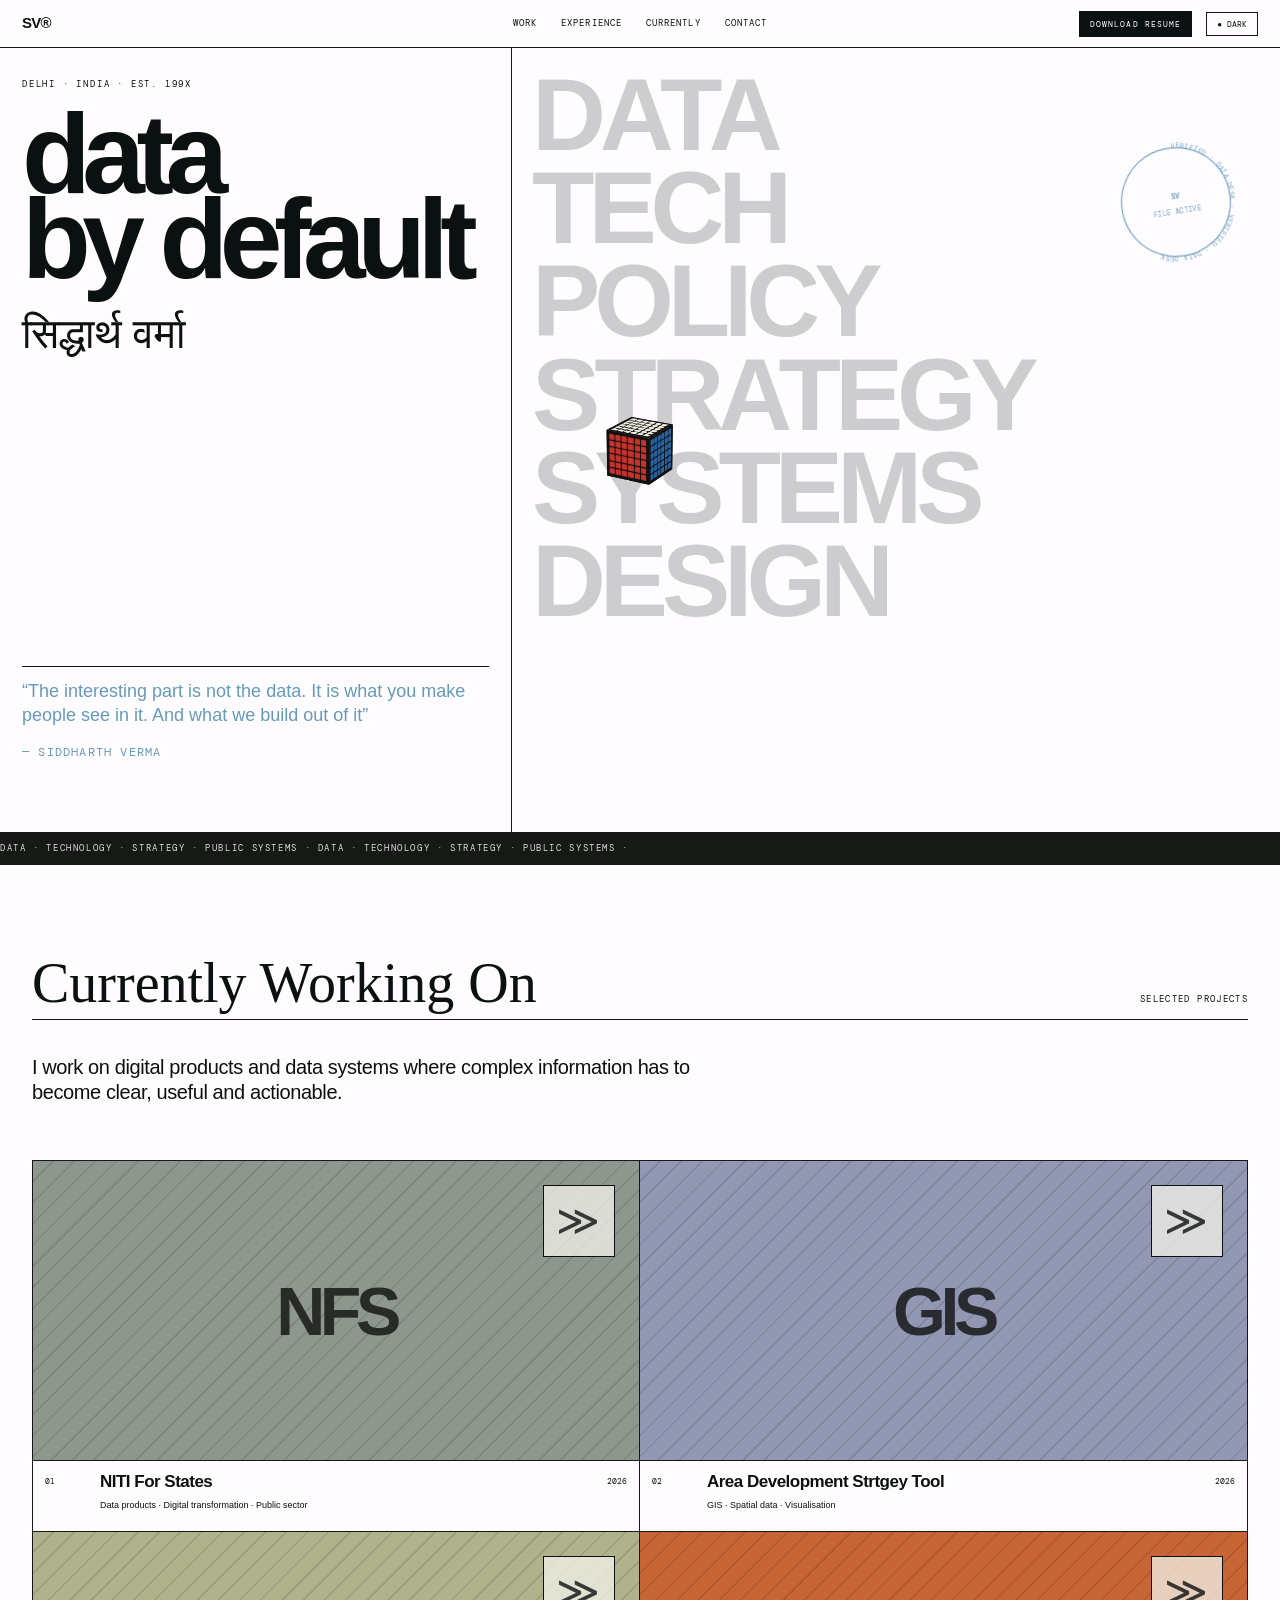
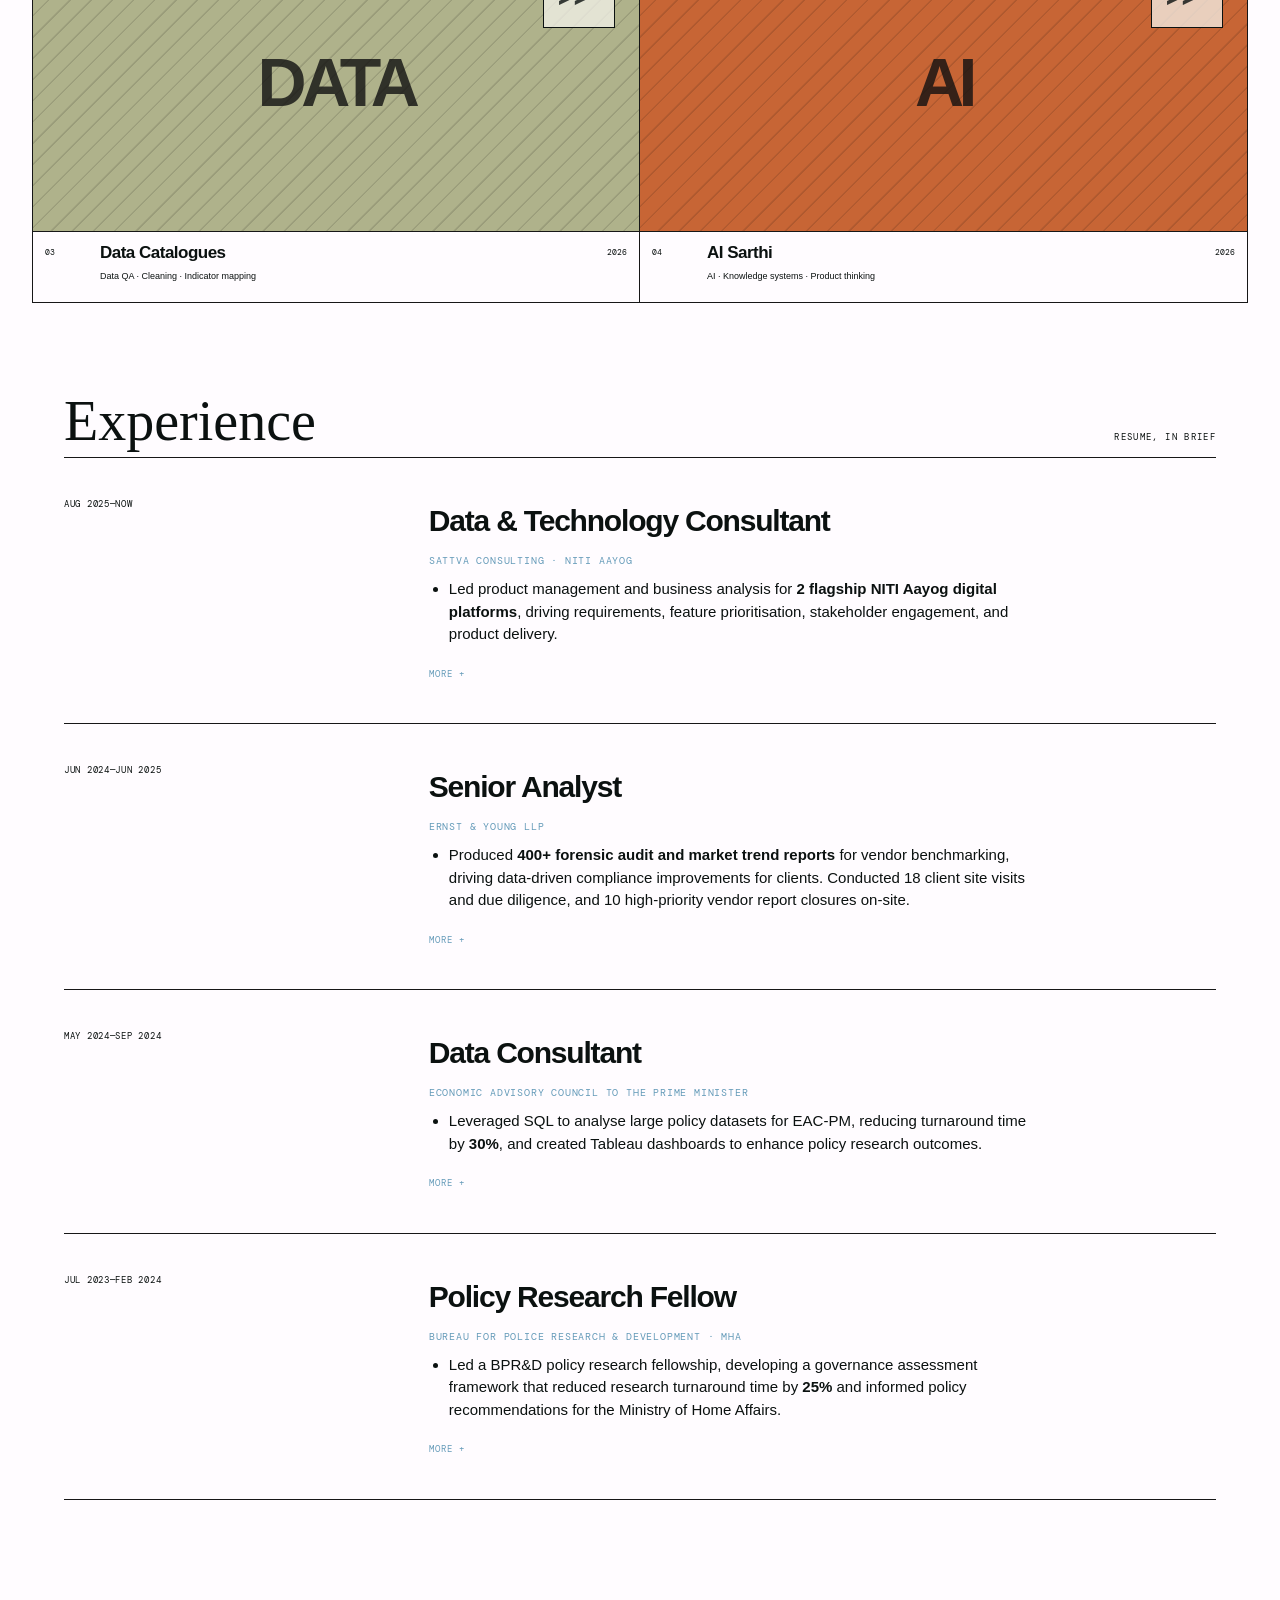
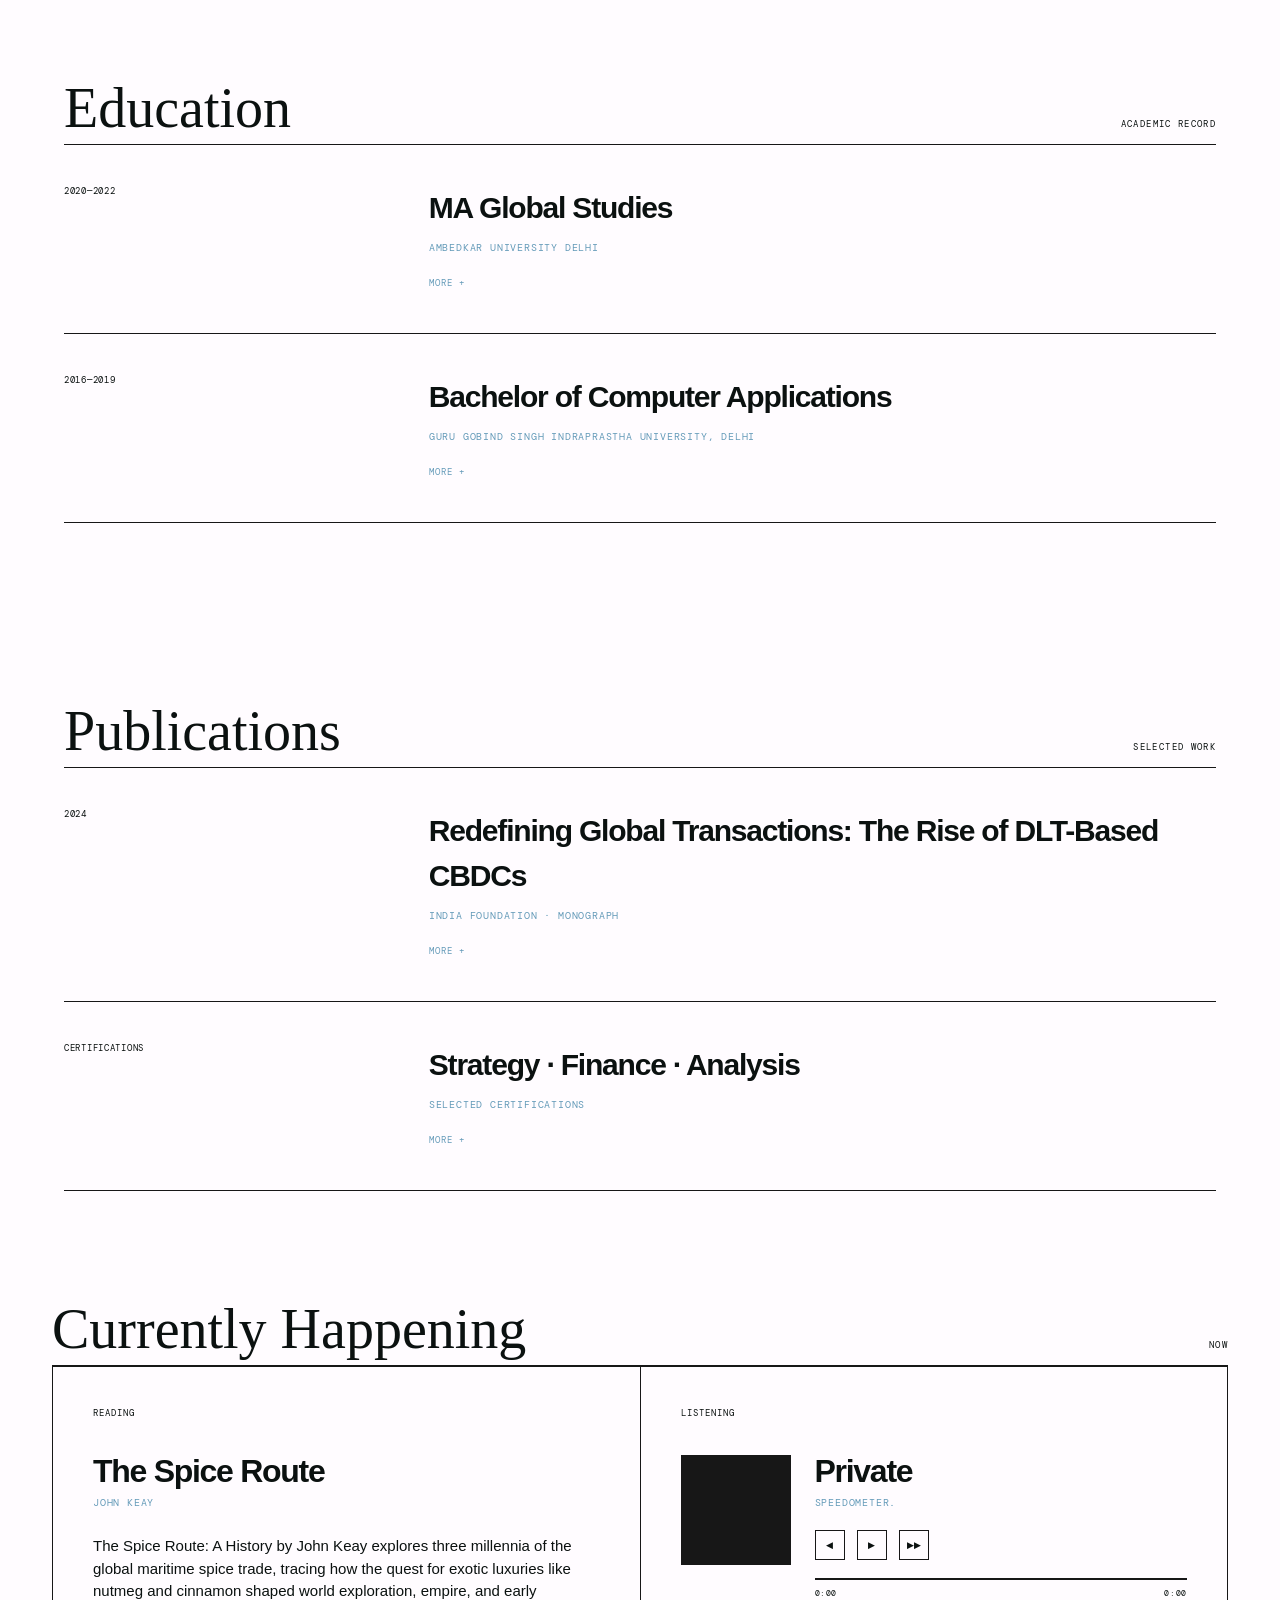
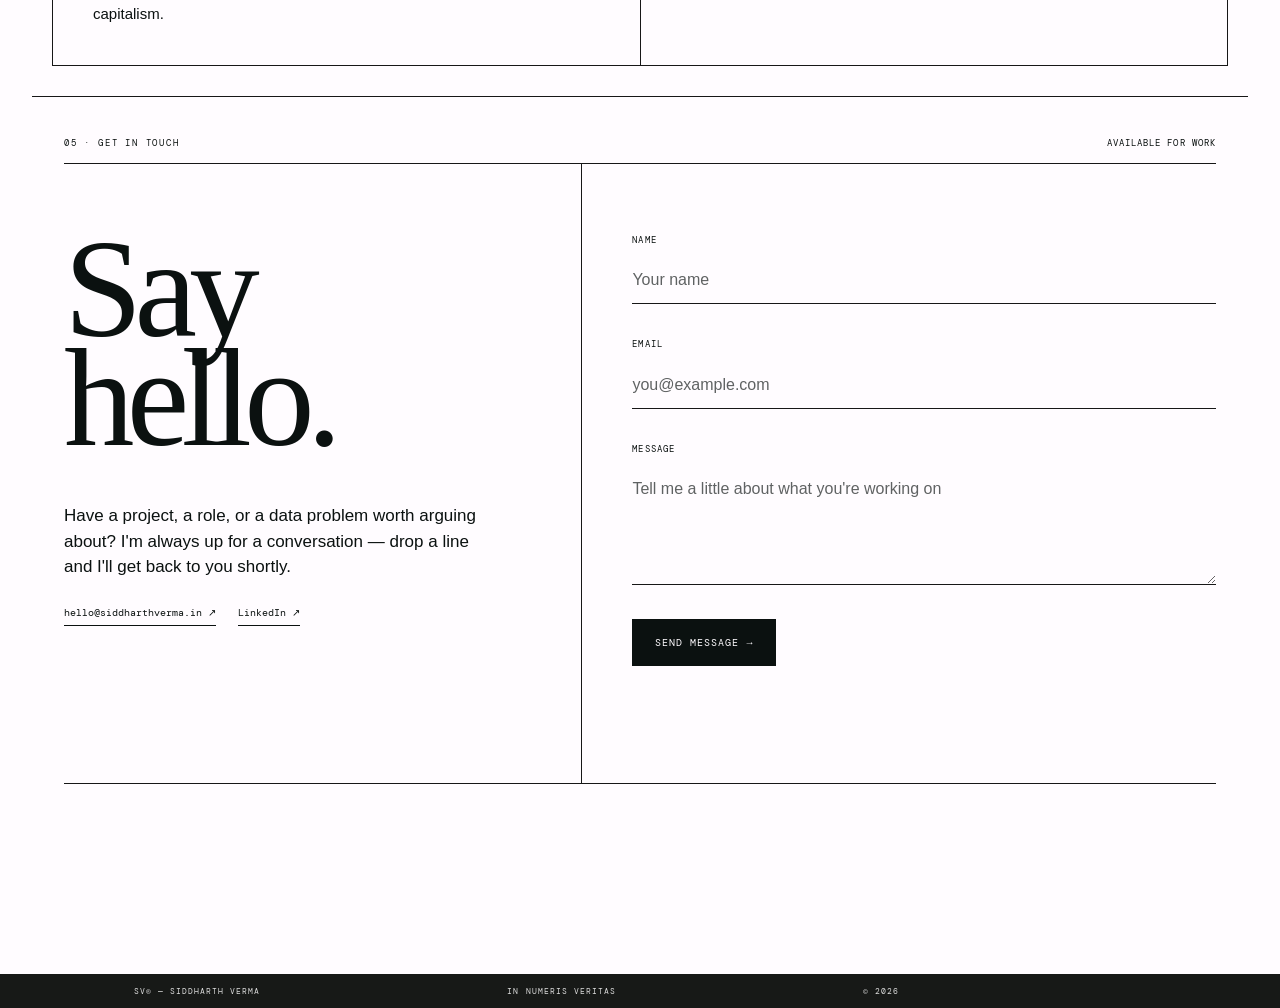
==== commit d796e5cb: "Add files via upload" ====
--- a/index.html
+++ b/index.html
@@ -14,13 +14,6 @@
   <link
     href="https://fonts.googleapis.com/css2?family=DM+Mono:wght@400;500&family=Instrument+Serif:ital@0;1&family=Inter:wght@400;600;700;800&display=swap"
     rel="stylesheet">
-
-  <!-- GoatCounter -->
-  <script
-    data-goatcounter="https://databydefault.goatcounter.com/count"
-    async
-    src="//gc.zgo.at/count.js">
-  </script>
 
   <link rel="stylesheet" href="style.css">
 </head>
@@ -293,9 +286,7 @@
               </h2>
 
               <p class="expanded-description">
-                A digital platform bringing together data, indicators,
-                visualisations and analytical tools for state-level
-                decision making.
+                is a digital platform bringing together data, indicators, visualisations and analytical tools for state-level decision-making. I coordinate stakeholders, translate requirements into product priorities, drive product delivery and support adoption across Data, Explorer, State Profiles and AI Sarthi
               </p>
 
 
@@ -408,8 +399,7 @@
               </h2>
 
               <p class="expanded-description">
-                GIS, spatial data and visualisation systems for
-                area development and decision making.
+                ADS GIS Portal is a geospatial planning platform connecting development indicators with spatial assets, GIS layers and visualisations. I work on product definition, indicator mapping, stakeholder coordination and product delivery, translating planning requirements into a practical GIS-based decision-support experience
               </p>
 
 
@@ -522,8 +512,7 @@
               </h2>
 
               <p class="expanded-description">
-                Structured data catalogues bringing together datasets,
-                indicators and metadata for discovery and analysis.
+                is a structured data discovery and curation initiative focused on making government datasets easier to find, understand and use. I work on data curation, taxonomy, metadata standardisation and catalogue strategy, improving consistency and discoverability across datasets.
               </p>
 
 
@@ -636,8 +625,7 @@
               </h2>
 
               <p class="expanded-description">
-                An AI-powered interface designed to help users
-                discover, understand and navigate complex information.
+                is an AI-powered interface designed to help users discover, navigate and understand information across the NITI For States ecosystem. I work on product concept, user experience, knowledge architecture and AI adoption, shaping a more accessible way to interact with government data and knowledge
               </p>
 
 
@@ -1321,53 +1309,140 @@
            CONTACT
       ========================== -->
 
-      <section
-        id="contact"
-        class="contact">
-
-        <div>
-
-          <p class="eyebrow">
-            CONTACT
-          </p>
-
-          <h2>
-            Say<br>
-
-            <em>
+      <section id="contact" class="content-section contact-section">
+
+        <div class="contact-header">
+
+          <span class="eyebrow">
+            05 · GET IN TOUCH
+          </span>
+
+          <span>
+            AVAILABLE FOR WORK
+          </span>
+
+        </div>
+
+
+        <div class="contact-grid">
+
+          <div class="contact-intro">
+
+            <h2>
+              Say<br>
               hello.
-            </em>
-
-          </h2>
-
-        </div>
-
-
-        <div class="contact-links">
-
-          <a href="mailto:your.email@example.com">
-            EMAIL ↗
-          </a>
-
-
-          <a
-            href="https://www.linkedin.com/"
-            target="_blank"
-            rel="noopener noreferrer">
-
-            LINKEDIN ↗
-
-          </a>
-
-
-          <a
-            href="https://github.com/"
-            target="_blank"
-            rel="noopener noreferrer">
-
-            GITHUB ↗
-
-          </a>
+            </h2>
+
+            <p>
+              Have a project, a role, or a data problem
+              worth arguing about? I'm always up for a
+              conversation — drop a line and I'll get back
+              to you shortly.
+            </p>
+
+            <div class="contact-links">
+
+              <a
+                class="contact-email"
+                href="mailto:hello@databydefault.git@gmail.com">
+
+                hello@siddharthverma.in ↗
+
+              </a>
+
+              <a
+                class="contact-email"
+                href="https://www.linkedin.com/in/siddharth-verma753/"
+                target="_blank"
+                rel="noreferrer">
+
+                LinkedIn ↗
+
+              </a>
+
+            </div>
+
+          </div>
+
+
+          <form
+            class="contact-form"
+            id="contact-form"
+            action="https://api.web3forms.com/submit"
+            method="POST">
+
+            <input
+              type="hidden"
+              name="access_key"
+              value="a62910a4-5071-4f14-96f1-e488ea8afc31">
+
+            <input
+              type="hidden"
+              name="subject"
+              value="New enquiry from siddharthverma.in">
+
+            <div class="form-field">
+
+              <label for="contact-name">
+                NAME
+              </label>
+
+              <input
+                type="text"
+                id="contact-name"
+                name="name"
+                placeholder="Your name"
+                required>
+
+            </div>
+
+
+            <div class="form-field">
+
+              <label for="contact-email-input">
+                EMAIL
+              </label>
+
+              <input
+                type="email"
+                id="contact-email-input"
+                name="email"
+                placeholder="you@example.com"
+                required>
+
+            </div>
+
+
+            <div class="form-field">
+
+              <label for="contact-message">
+                MESSAGE
+              </label>
+
+              <textarea
+                id="contact-message"
+                name="message"
+                rows="5"
+                placeholder="Tell me a little about what you're working on"
+                required></textarea>
+
+            </div>
+
+
+            <button
+              type="submit"
+              class="contact-submit">
+
+              SEND MESSAGE →
+
+            </button>
+
+            <p
+              id="contact-status"
+              class="contact-status">
+            </p>
+
+          </form>
 
         </div>
 
@@ -1388,11 +1463,15 @@
     </span>
 
     <span>
-      MILITIA EST VITA HOMINIS SUPER TERRAM
+      IN NUMERIS VERITAS
     </span>
 
     <span>
       © 2026
+    </span>
+
+    <span id="visit-count">
+      VISITORS · —
     </span>
 
   </footer>
--- a/style.css
+++ b/style.css
@@ -734,7 +734,7 @@
       rgba(244, 243, 235, .82),
       rgba(244, 243, 235, .82)
     ),
-    url("project-backgrounds.png");
+    url("nfs-background.png");
 
   background-size: 200% 200%;
   background-position: 0% 0%;
@@ -747,7 +747,7 @@
       rgba(244, 243, 235, .82),
       rgba(244, 243, 235, .82)
     ),
-    url("project-backgrounds.png");
+    url("nfs-background.png");
 
   background-size: 200% 200%;
   background-position: 100% 0%;
@@ -760,7 +760,7 @@
       rgba(244, 243, 235, .82),
       rgba(244, 243, 235, .82)
     ),
-    url("project-backgrounds.png");
+    url("nfs-background.png");
 
   background-size: 200% 200%;
   background-position: 0% 100%;
@@ -773,7 +773,7 @@
       rgba(244, 243, 235, .82),
       rgba(244, 243, 235, .82)
     ),
-    url("project-backgrounds.png");
+    url("nfs-background.png");
 
   background-size: 200% 200%;
   background-position: 100% 100%;
@@ -1102,7 +1102,7 @@
 
 .currently-section {
   margin: 0;
-  padding: 20px 32px 90px;
+  padding: 20px 20px 25px;
 }
 
 .currently-section .section-title {
@@ -1797,58 +1797,68 @@
   }
 }
 /* =========================================================
-   CURRENTLY HAPPENING — FORCE POSITION
-========================================================= */
-
+   CURRENTLY HAPPENING — GAP FIX
+========================================================= */
+
+/* Remove inherited section spacing */
+#currently,
 .currently-section {
   position: relative !important;
 
   display: block !important;
 
-  margin-top: 0 !important;
-  margin-bottom: 0 !important;
-
-  padding-top: 20px !important;
-  padding-bottom: 90px !important;
-
-  height: auto !important;
-  min-height: 0 !important;
-}
-/* Remove inherited spacing from the section immediately before Currently */
-
-.currently-section {
-  clear: both;
-}
-
-.currently-section + * {
-  margin-top: 0;
-}
-/* =========================================================
-   CURRENTLY HAPPENING — GAP FIX
-========================================================= */
-
-#currently {
-  display: block;
+  width: 100% !important;
+
   margin: 0 !important;
-  padding-top: 20px !important;
-  padding-bottom: 90px !important;
+
+  padding: 20px 20px 30px !important;
+
   min-height: 0 !important;
   height: auto !important;
-}
-
-#currently .section-title {
+
+  clear: both !important;
+}
+
+/* Title */
+#currently .section-title,
+.currently-section .section-title {
+  margin: 0 !important;
+  padding-bottom: 8px !important;
+}
+
+/* Currently cards */
+#currently .currently-grid,
+.currently-section .currently-grid {
+  margin: 0 !important;
+}
+
+/* Remove extra space AFTER Currently Happening */
+#currently + *,
+.currently-section + * {
   margin-top: 0 !important;
 }
-#publications {
-  margin-bottom: 0 !important;
-  padding-bottom: 20px !important;
-}
-#publications {
-  padding-bottom: 40px !important;
-}
-
-#currently {
+
+/* Contact starts immediately after Currently Happening */
+.contact-section {
+  margin-top: 0 !important;
   padding-top: 40px !important;
+}
+
+/* =========================================================
+   MOBILE
+========================================================= */
+
+@media (max-width: 800px) {
+
+  #currently,
+  .currently-section {
+    padding: 20px 20px 30px !important;
+  }
+
+  .contact-section {
+    padding-top: 40px !important;
+  }
+
 }
 /* =========================================
    PROJECT OPEN BUTTON — FINAL POSITIONING
@@ -1969,3 +1979,246 @@
 .project-expanded .project-reset span {
   border-color: #0B1110 !important;
 }
+/* =========================================================
+   CONTACT
+========================================================= */
+
+.contact-section {
+  padding: 100px 32px;
+  border-top: 1px solid var(--line);
+}
+
+.contact-header {
+  display: flex;
+  justify-content: space-between;
+  align-items: baseline;
+
+  padding-bottom: 12px;
+
+  border-bottom: 1px solid var(--line);
+
+  font-family: var(--font-mono);
+  font-size: 9px;
+  letter-spacing: .12em;
+}
+
+.contact-header .eyebrow {
+  margin: 0;
+}
+
+.contact-grid {
+  display: grid;
+  grid-template-columns: 45% 55%;
+
+  min-height: 620px;
+
+  border-bottom: 1px solid var(--line);
+}
+
+.contact-intro {
+  padding: 70px 40px 70px 0;
+
+  border-right: 1px solid var(--line);
+}
+
+.contact-intro h2 {
+  margin: 0;
+
+  font-family: var(--font-display);
+
+  font-size: clamp(80px, 11vw, 180px);
+
+  font-weight: 400;
+  line-height: .78;
+
+  letter-spacing: -.055em;
+}
+
+.contact-intro p {
+  max-width: 420px;
+
+  margin: 50px 0 25px;
+
+  font-size: 17px;
+  line-height: 1.5;
+
+  color: var(--muted);
+}
+
+.contact-email {
+  display: inline-block;
+
+  color: var(--ink);
+
+  font-family: var(--font-mono);
+
+  font-size: 11px;
+
+  text-decoration: none;
+
+  border-bottom: 1px solid var(--ink);
+
+  padding-bottom: 4px;
+}
+
+.contact-links {
+  display: flex;
+  flex-wrap: wrap;
+
+  gap: 22px;
+}
+
+.contact-form {
+  padding: 70px 0 70px 50px;
+
+  display: flex;
+  flex-direction: column;
+
+  gap: 34px;
+}
+
+.form-field {
+  display: flex;
+  flex-direction: column;
+
+  gap: 10px;
+}
+
+.form-field label {
+  font-family: var(--font-mono);
+
+  font-size: 9px;
+
+  letter-spacing: .12em;
+
+  color: var(--muted);
+}
+
+.form-field input,
+.form-field textarea {
+  width: 100%;
+
+  box-sizing: border-box;
+
+  padding: 14px 0;
+
+  border: 0;
+
+  border-bottom: 1px solid var(--line);
+
+  background: transparent;
+
+  color: var(--ink);
+
+  font-family: var(--font-body);
+
+  font-size: 16px;
+
+  outline: none;
+
+  resize: vertical;
+}
+
+.form-field input::placeholder,
+.form-field textarea::placeholder {
+  color: var(--muted);
+
+  opacity: .65;
+}
+
+.form-field input:focus,
+.form-field textarea:focus {
+  border-bottom-color: var(--accent);
+}
+
+.contact-submit {
+  align-self: flex-start;
+
+  padding: 16px 22px;
+
+  border: 1px solid var(--ink);
+
+  background: var(--ink);
+
+  color: var(--bg);
+
+  font-family: var(--font-mono);
+
+  font-size: 10px;
+
+  letter-spacing: .1em;
+
+  cursor: pointer;
+
+  transition:
+    background .25s ease,
+    color .25s ease,
+    transform .25s ease;
+}
+
+.contact-submit:hover {
+  background: var(--accent);
+
+  border-color: var(--accent);
+
+  color: #FFFCFF;
+
+  transform: translateY(-2px);
+}
+
+.contact-submit:disabled {
+  opacity: .5;
+  cursor: default;
+  transform: none;
+}
+
+.contact-status {
+  margin: 0;
+
+  font-family: var(--font-mono);
+  font-size: 10px;
+  letter-spacing: .06em;
+
+  color: var(--ink-soft);
+}
+
+.contact-status.is-success {
+  color: var(--accent);
+}
+
+.contact-status.is-error {
+  color: #B84A3E;
+}
+
+
+/* MOBILE */
+
+@media (max-width: 600px) {
+
+ .contact-section {
+  padding: 45px 32px 80px;
+}
+  .contact-grid {
+    grid-template-columns: 1fr;
+  }
+
+  .contact-intro {
+    padding: 60px 0;
+
+    border-right: 0;
+
+    border-bottom: 1px solid var(--line);
+  }
+
+  .contact-intro h2 {
+    font-size: 28vw;
+  }
+
+  .contact-form {
+    padding: 50px 0;
+  }
+
+}
+.contact-section {
+  --contact-blue: #014BAA;
+}
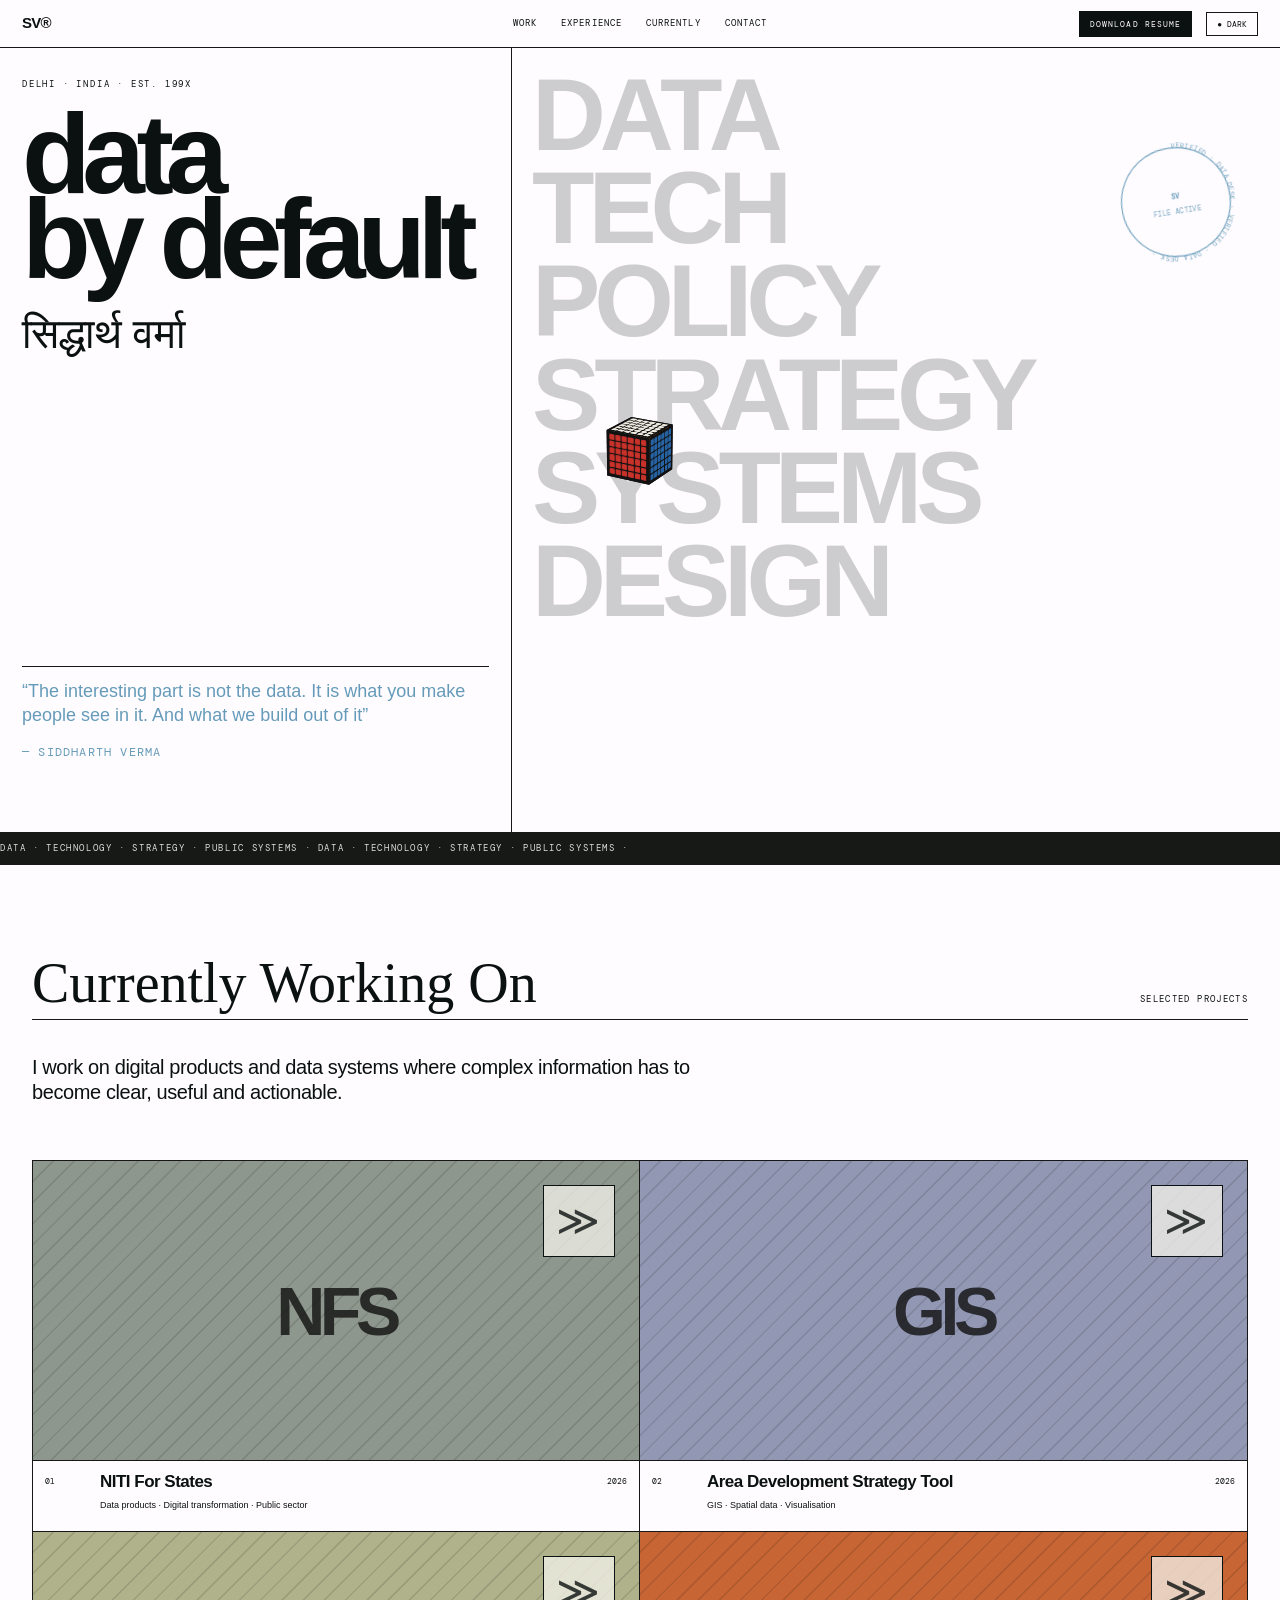
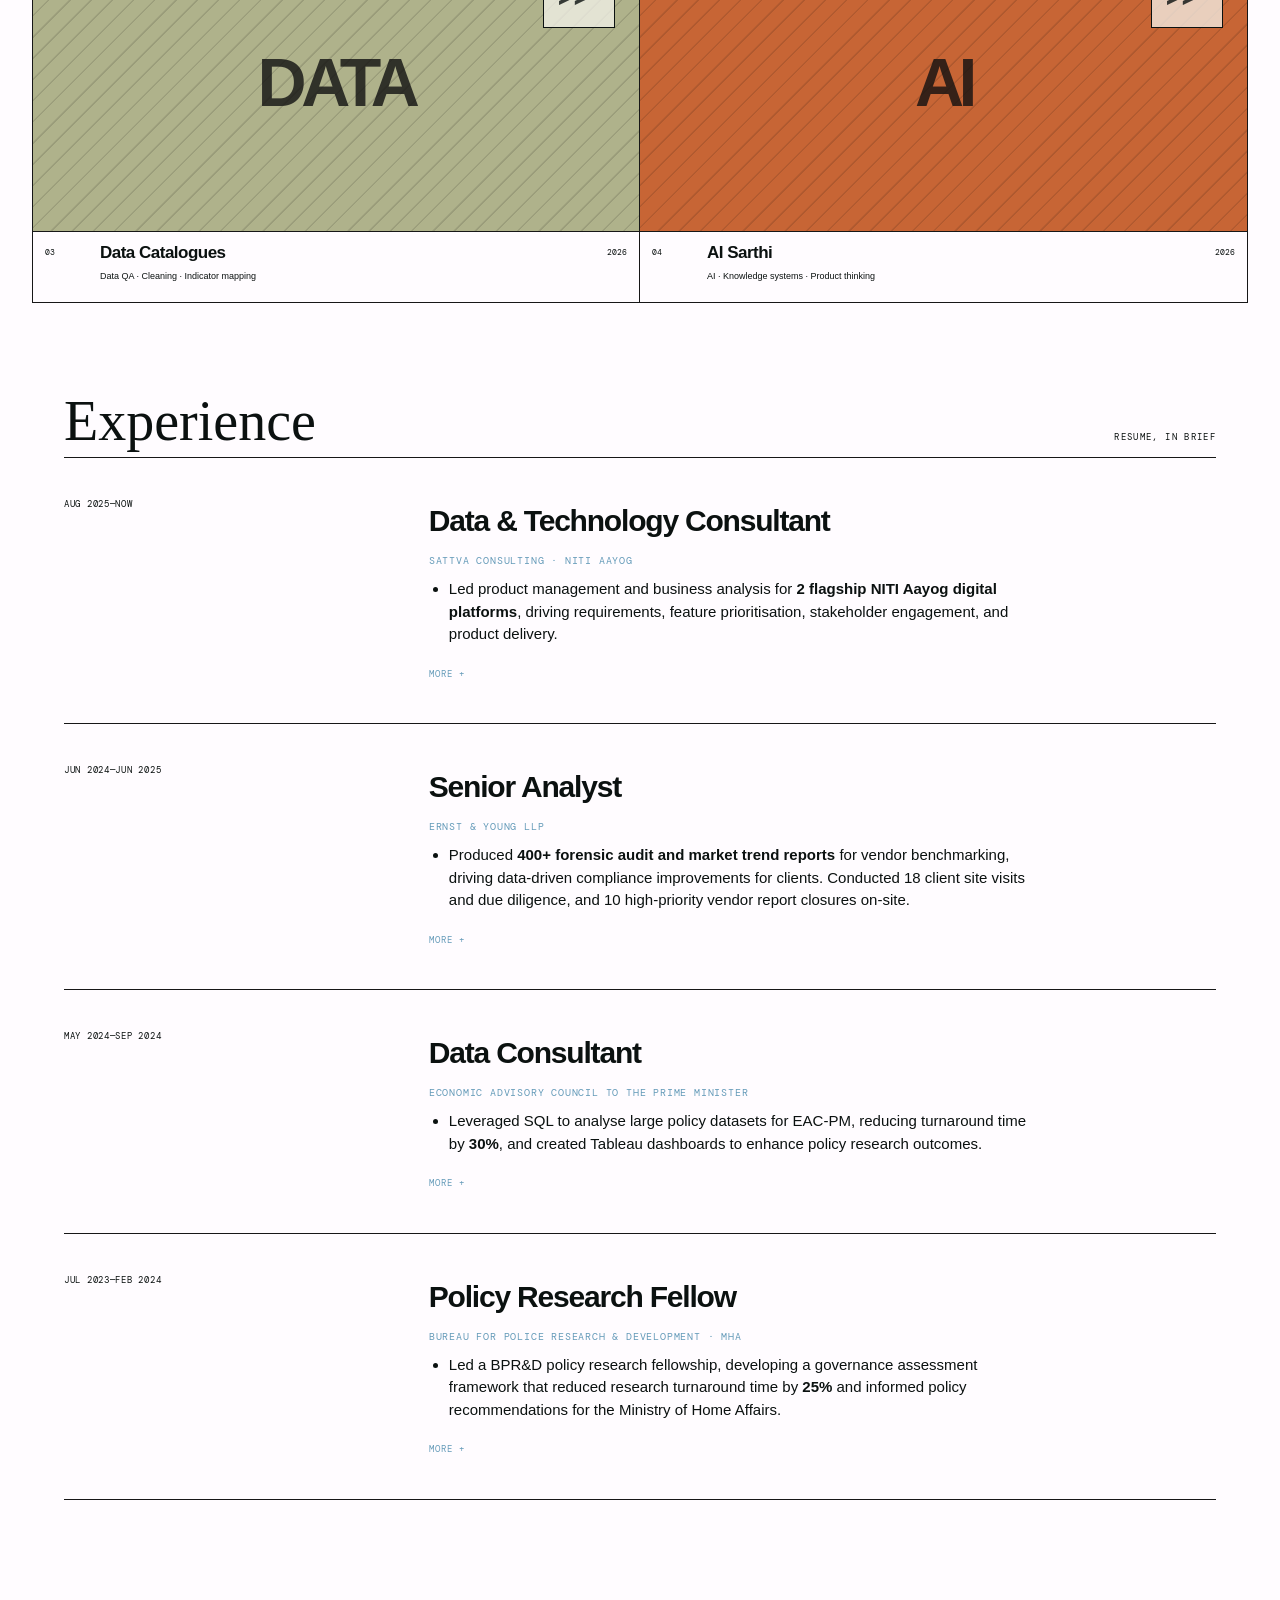
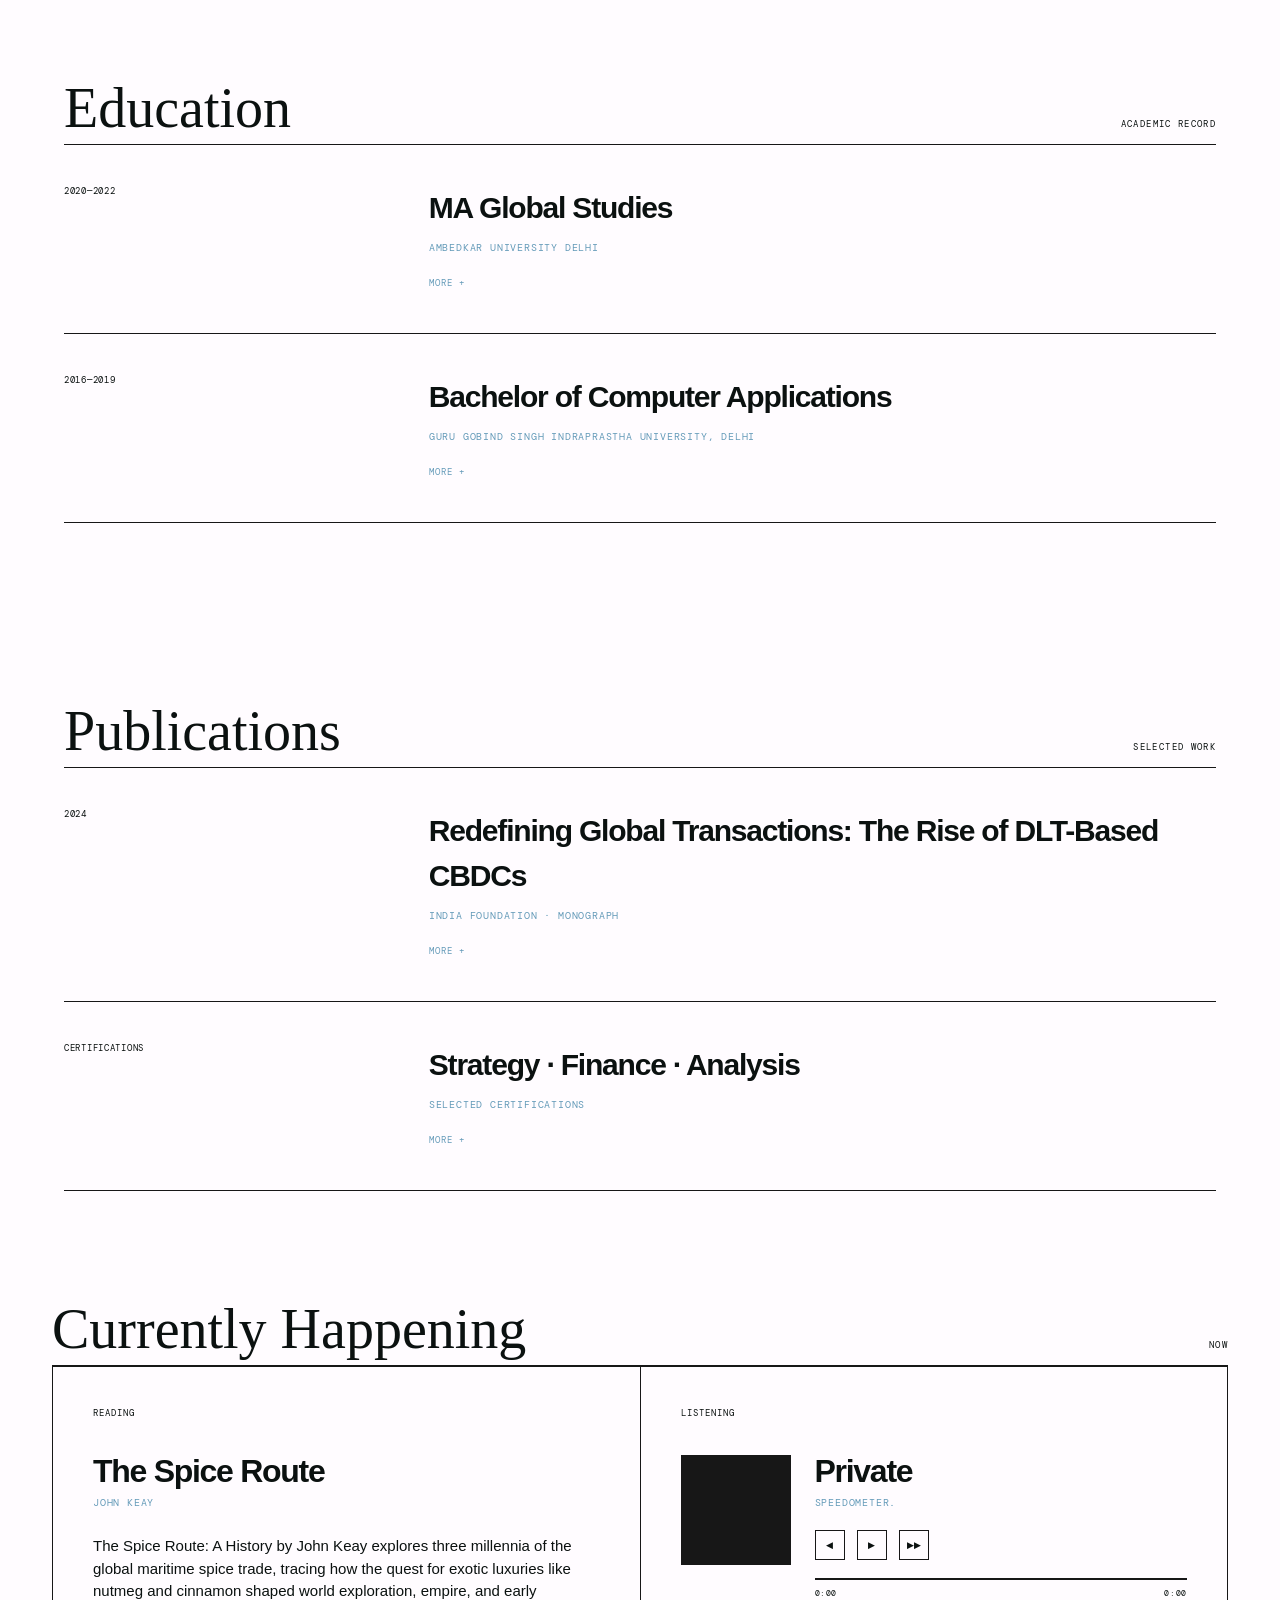
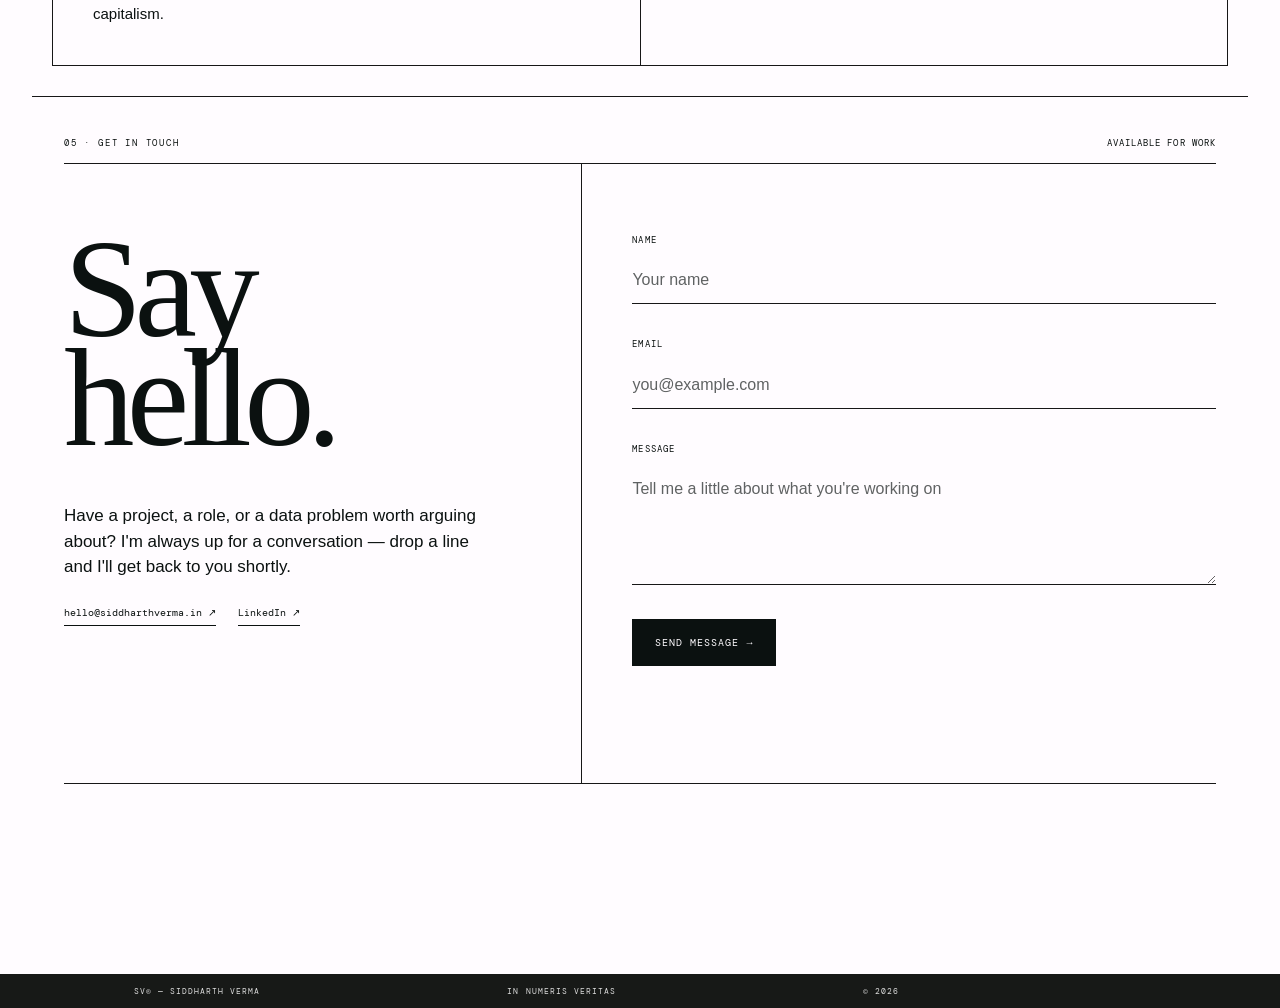
==== commit edd126e0: "Update index.html" ====
--- a/index.html
+++ b/index.html
@@ -16,6 +16,12 @@
     rel="stylesheet">
 
   <link rel="stylesheet" href="style.css">
+
+  <!-- GoatCounter analytics -->
+  <script
+    data-goatcounter="https://databydefault.goatcounter.com/count"
+    async
+    src="//gc.zgo.at/count.js"></script>
 </head>
 
 
@@ -296,7 +302,7 @@
                   <span>ROLE</span>
 
                   <strong>
-                    Data &amp; Tech &amp; Consultant
+                    Consultant — Data &amp; Technology
                   </strong>
                 </div>
 
@@ -305,7 +311,7 @@
                   <span>FOCUS</span>
 
                   <strong>
-                    Data products · Polciy · Stakeholder Management
+                    Data products · Policy · Stakeholder Management
                   </strong>
                 </div>
 
@@ -359,7 +365,7 @@
             <div class="project-details">
 
               <h3>
-                Area Development Strtgey Tool
+                Area Development Strategy Tool
               </h3>
 
               <p>
@@ -1344,7 +1350,7 @@
 
               <a
                 class="contact-email"
-                href="mailto:hello@databydefault.git@gmail.com">
+                href="mailto:hello@siddharthverma.in">
 
                 hello@siddharthverma.in ↗
 
@@ -1352,7 +1358,7 @@
 
               <a
                 class="contact-email"
-                href="https://www.linkedin.com/in/siddharth-verma753/"
+                href="https://www.linkedin.com/in/siddharth-verma"
                 target="_blank"
                 rel="noreferrer">
 
